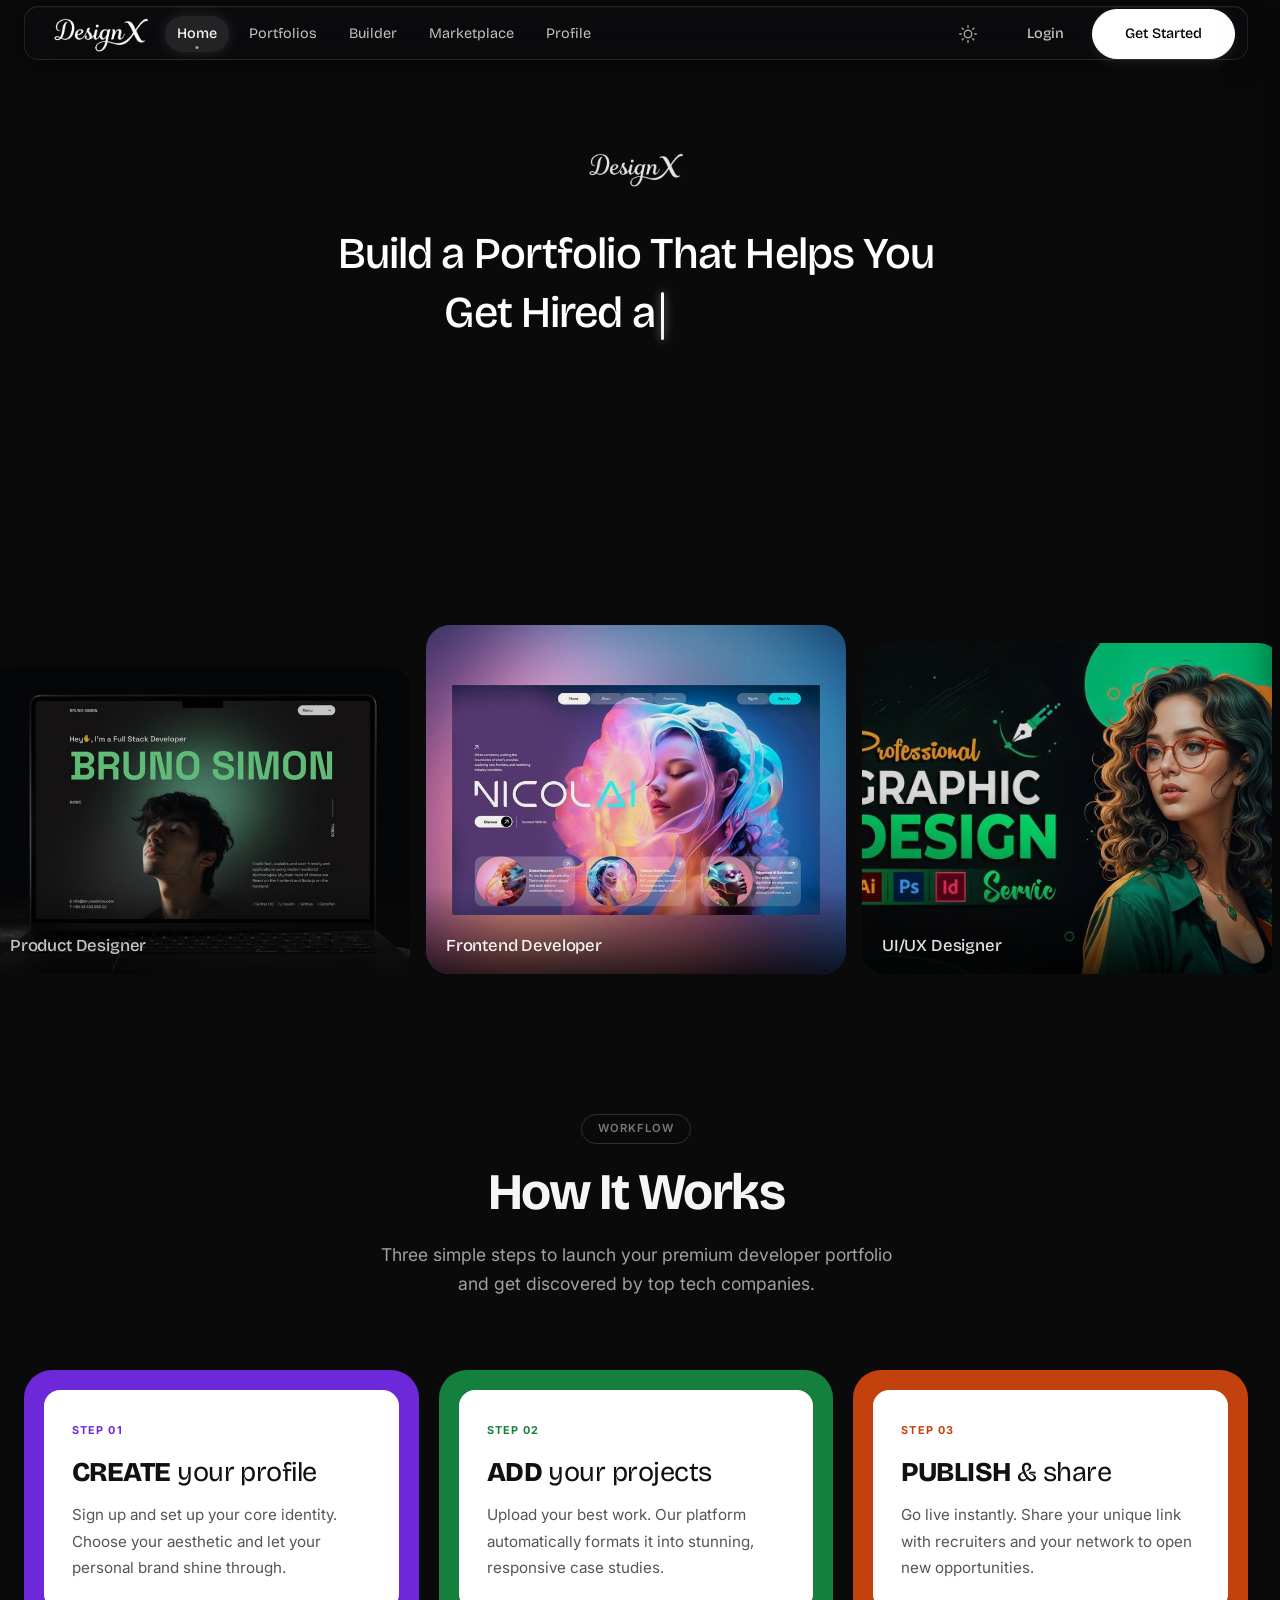
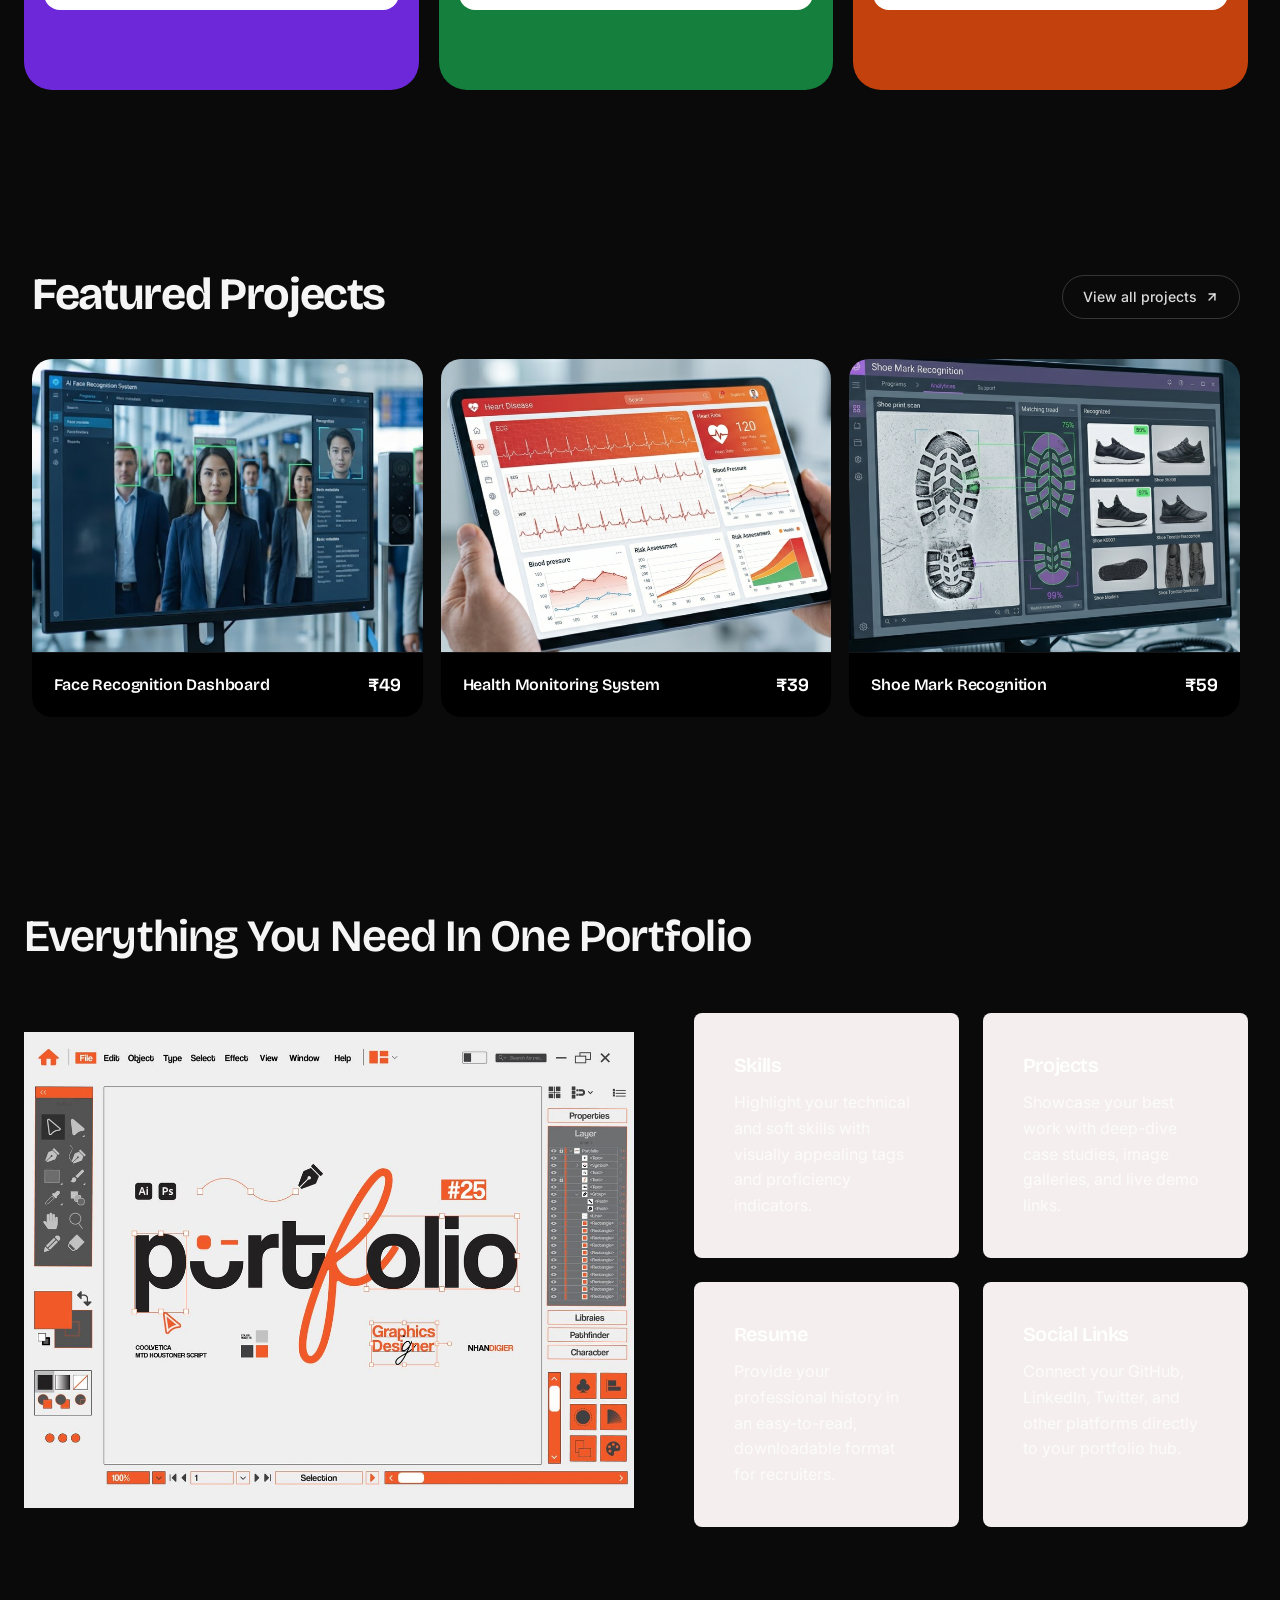
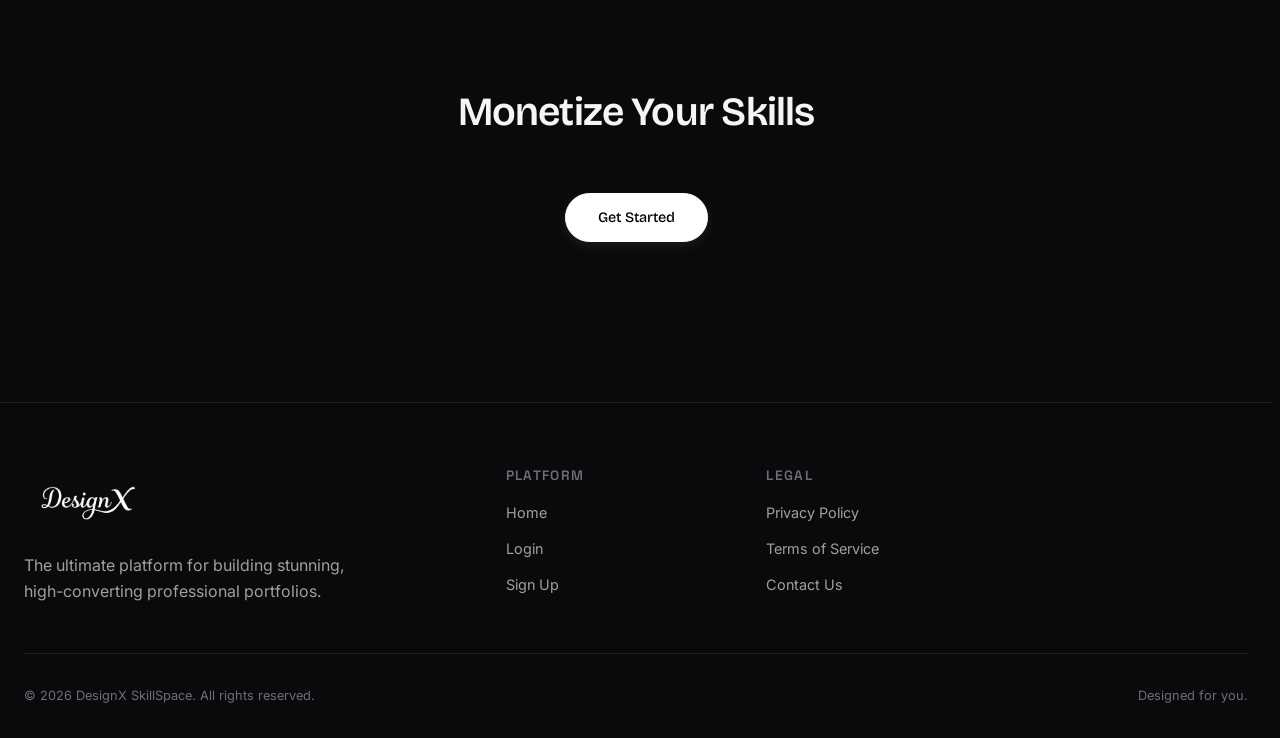
==== index.html @ 9814da2c "Solved footer problem" ====
<!DOCTYPE html>
<html lang="en" data-theme="dark">

<head>
    <style id="fouc-preload">
        * {
            transition: none !important;
        }
    </style>
    <!-- Immediate Theme Helper to prevent FOUC -->
    <script>
        (function () {
            const savedTheme = localStorage.getItem('fpm_theme') || 'dark';
            document.documentElement.setAttribute('data-theme', savedTheme);
        })();
    </script>
    <meta charset="UTF-8">
    <meta name="viewport" content="width=device-width, initial-scale=1.0">
    <title>Designex</title>

    <!-- SEO Optimization -->
    <meta name="description"
        content="A next-generation immersive marketplace where developers, designers, and 3D creators showcase and trade futuristic UI components, mockups, and templates.">
    <link rel="icon"
        href="data:image/svg+xml,<svg xmlns=%22http://www.w3.org/2000/svg%22 viewBox=%220 0 100 100%22><circle cx=%2250%22 cy=%2250%22 r=%2240%22 fill=%22%2300f2fe%22/></svg>">

    <!-- Google Typography -->
    <link rel="preconnect" href="https://fonts.googleapis.com">
    <link rel="preconnect" href="https://fonts.gstatic.com" crossorigin>
    <link
        href="https://fonts.googleapis.com/css2?family=Inter:wght@300;400;500;600;700&family=Merriweather:ital,wght@0,300;0,400;1,300&family=Sora:wght@400;500;600;700;800&family=Space+Grotesk:wght@400;500;600;700&display=swap"
        rel="stylesheet">
    <link
        href="https://fonts.googleapis.com/css2?family=Bricolage+Grotesque:opsz,wght@12..96,400;12..96,500;12..96,700;12..96,800&display=swap"
        rel="stylesheet">

    <!-- CSS Dependencies (Linked as independent files, no @import) -->
    <link rel="stylesheet" href="css/variables.css">
    <link rel="stylesheet" href="css/core.css">
    <link rel="stylesheet" href="css/utilities.css">
    <link rel="stylesheet" href="css/layout.css">
    <link rel="stylesheet" href="css/pages/home.css">
    <link rel="stylesheet" href="css/particles.css">
    <link rel="stylesheet" href="css/pages/sell.css">
    <link rel="stylesheet" href="css/pages/shop.css">
    <link rel="stylesheet" href="css/pages/dashboard.css">
    <link rel="stylesheet" href="css/pages/profile.css">
</head>

<body>

    <!-- Scroll Progress Bar -->
    <div class="scroll-progress-container" id="scroll-tracker">
        <div class="scroll-progress-bar"></div>
    </div>

    <!-- Dual Node Custom Lerped Cursor -->
    <div class="custom-cursor"></div>
    <div class="custom-cursor-dot"></div>

    <!-- Page Transition Overlay Curtain -->
    <div class="page-transition-overlay active" id="page-curtain"></div>

    <!-- Sticky Navbar -->
    <nav class="navbar" id="app-nav">
        <div class="navbar-container">
            <a href="index.html" class="logo" id="nav-logo">
                <img src="logo_black1.png" alt="DesignX Logo" style="height: 70px; " class="nav-logo-img light-logo">
                <img src="logo_white1.png" alt="DesignX Logo" style="height: 70px; " class="nav-logo-img dark-logo">
            </a>

            <ul class="nav-menu">
                <li><a href="index.html" class="nav-link active">Home</a></li>
                <li><a href="showcase.html" class="nav-link">Portfolios</a></li>
                <li><a href="portfolio.html" class="nav-link">Builder</a></li>
                <li><a href="marketplace.html" class="nav-link">Marketplace</a></li>
                <a href="profile.html" class="nav-link">Profile</a>
            </ul>

            <div class="nav-actions">
                <!-- Theme Toggle Button -->
                <button class="nav-btn theme-toggle-btn" title="Toggle System Theme">
                    <svg width="18" height="14" viewBox="0 0 24 24" fill="none" stroke="currentColor" stroke-width="2"
                        stroke-linecap="round" stroke-linejoin="round">
                        <circle cx="12" cy="12" r="5"></circle>
                        <line x1="12" y1="1" x2="12" y2="3"></line>
                        <line x1="12" y1="21" x2="12" y2="23"></line>
                    </svg>
                </button>

                <a href="login.html" class="nav-link" style="margin-left: 12px; font-weight: 500;">Login</a>
                <a href="signup.html" class="btn btn-hero-solid clickable"
                    style="padding: 10px 20px; font-size: 0.9rem;">Get Started</a>
            </div>
        </div>
    </nav>

    <div id="app-content">
        <!-- Cinematic Hero Section -->
        <header class="hero-section" style="position: relative; overflow: hidden;">
            <div id="particle-container"></div>
            <!-- Removed Glow Mesh -->

            <div class="container hero-centered">
                <div class="hero-logo-badge">
                    <img src="logo_black1.png" alt="Apex Logo style" class="hero-logo-img light-logo"
                        style="height: 70px; ">
                    <img src="logo_white1.png" alt="Apex Logo style" class="hero-logo-img dark-logo"
                        style="height: 70px; ">
                </div>
                <h1 class="hero-heading antigravity-hero" id="typewriter-hero">
                    <span class="typewriter-text"></span><span class="hero-cursor-line"></span>
                </h1>

                <div class="hero-actions fade-in-up-delay-3">
                    <a href="signup.html" class="btn btn-hero-solid clickable">Get Started</a>
                    <a href="#marquee-section" class="btn btn-hero-outline clickable">View Demo</a>
                </div>
            </div>
        </header>

        <!-- Infinite Scrolling Marquee Carousel -->
        <section class="squarespace-marquee-section" id="marquee-section">
            <div class="marquee-track-container">
                <div class="marquee-track" id="marquee-track">
                    <!-- Original Set -->
                    <div class="marquee-card">
                        <img src="assets/infi1.jpg" alt="Frontend Developer">
                        <div class="marquee-overlay">
                            <h3 class="marquee-title">Frontend Developer</h3>

                        </div>
                    </div>
                    <div class="marquee-card">
                        <img src="assets/infi2.jpg" alt="UI/UX Designer">
                        <div class="marquee-overlay">
                            <h3 class="marquee-title">UI/UX Designer</h3>
                        </div>
                    </div>
                    <div class="marquee-card">
                        <img src="assets/infi3.jpg" alt="Student Portfolio">
                        <div class="marquee-overlay">
                            <h3 class="marquee-title">Student Portfolio</h3>
                        </div>
                    </div>
                    <div class="marquee-card">
                        <img src="assets/infi4.jpg" alt="Creative Developer">
                        <div class="marquee-overlay">
                            <h3 class="marquee-title">Creative Developer</h3>
                        </div>
                    </div>
                    <div class="marquee-card">
                        <img src="assets/infi5.jpg" alt="Software Engineer">
                        <div class="marquee-overlay">
                            <h3 class="marquee-title">Software Engineer</h3>
                        </div>
                    </div>
                    <div class="marquee-card">
                        <img src="assets/right.jpg" alt="Product Designer">
                        <div class="marquee-overlay">
                            <h3 class="marquee-title">Product Designer</h3>
                            <!-- <span class="marquee-arrow">→</span> -->
                        </div>
                    </div>
                    <!-- Duplicate Set for Infinite Scroll -->
                    <div class="marquee-card">
                        <img src="assets/infi6.jpg" alt="Frontend Developer">
                        <div class="marquee-overlay">
                            <h3 class="marquee-title">Frontend Developer</h3>
                        </div>
                    </div>
                    <div class="marquee-card">
                        <img src="assets/infi10.jpg" alt="UI/UX Designer">
                        <div class="marquee-overlay">
                            <h3 class="marquee-title">UI/UX Designer</h3>
                        </div>
                    </div>
                    <div class="marquee-card">
                        <img src="assets/infi1.jpg" alt="Student Portfolio">
                        <div class="marquee-overlay">
                            <h3 class="marquee-title">Student Portfolio</h3>
                            <!-- <span class="marquee-arrow">→</span -->
                        </div>
                    </div>
                    <div class="marquee-card">
                        <img src="assets/right.jpg" alt="Creative Developer">
                        <div class="marquee-overlay">
                            <h3 class="marquee-title">Creative Developer</h3>
                        </div>
                    </div>
                    <div class="marquee-card">
                        <img src="assets/infi7.jpg" alt="Software Engineer">
                        <div class="marquee-overlay">
                            <h3 class="marquee-title">Software Engineer</h3>
                        </div>
                    </div>
                    <div class="marquee-card">
                        <img src="assets/infi5.jpg" alt="Product Designer">
                        <div class="marquee-overlay">
                            <h3 class="marquee-title">Product Designer</h3>
                        </div>
                    </div>
                </div>
            </div>

        </section>

        <!-- New Beautiful Section: How It Works -->
        <!--
            HOW IT WORKS — SECTION HTML
            Link the stylesheet: <link rel="stylesheet" href="css/pages/how-it-works.css">
            Drop this block where the old workflow-carousel section was in index.html.
        -->

        <section class="how-it-works-section" id="how-it-works">
            <div class="container">

                <!-- Header -->
                <div class="hiw-header">
                    <span class="hiw-eyebrow">Workflow</span>
                    <h2 class="hiw-heading">How It Works</h2>
                    <p class="hiw-subheading">
                        Three simple steps to launch your premium developer portfolio
                        and get discovered by top tech companies.
                    </p>
                </div>

                <!-- Card Grid -->
                <div class="hiw-grid">

                    <!-- Card 1 — Purple -->
                    <div class="hiw-card hiw-card--purple">
                        <div class="hiw-inner">
                            <span class="hiw-step">Step 01</span>
                            <h3 class="hiw-title"><strong>CREATE</strong> your profile</h3>
                            <p class="hiw-desc">
                                Sign up and set up your core identity. Choose your aesthetic
                                and let your personal brand shine through.
                            </p>
                        </div>
                    </div>

                    <!-- Card 2 — Green -->
                    <div class="hiw-card hiw-card--green">
                        <div class="hiw-inner">
                            <span class="hiw-step">Step 02</span>
                            <h3 class="hiw-title"><strong>ADD</strong> your projects</h3>
                            <p class="hiw-desc">
                                Upload your best work. Our platform automatically formats
                                it into stunning, responsive case studies.
                            </p>
                        </div>
                    </div>

                    <!-- Card 3 — Orange -->
                    <div class="hiw-card hiw-card--orange">
                        <div class="hiw-inner">
                            <span class="hiw-step">Step 03</span>
                            <h3 class="hiw-title"><strong>PUBLISH</strong> &amp; share</h3>
                            <p class="hiw-desc">
                                Go live instantly. Share your unique link with recruiters
                                and your network to open new opportunities.
                            </p>

                        </div>
                    </div>

                </div>
            </div>
        </section>



        <!-- Feature Carousel Section -->



        <!--
    FEATURED PROJECTS — SECTION HTML
    ─────────────────────────────────────────────────────
    1. Add to <head>:
       <link rel="stylesheet" href="css/pages/featured-projects.css">

    2. Replace your entire <section class="feature-carousel-section">
       block with this section.

    3. Move featured-projects.css into css/pages/ alongside home.css.
    ─────────────────────────────────────────────────────
-->

        <section class="featured-projects-section">
            <div class="featured-projects-container">

                <!-- Header row -->
                <div class="fp-header">
                    <h2 class="fp-heading">Featured Projects</h2>
                    <a href="marketplace.html" class="fp-view-all">
                        View all projects
                        <svg width="14" height="14" viewBox="0 0 24 24" fill="none" stroke="currentColor"
                            stroke-width="2.5" stroke-linecap="round" stroke-linejoin="round" aria-hidden="true">
                            <line x1="7" y1="17" x2="17" y2="7" />
                            <polyline points="7 7 17 7 17 17" />
                        </svg>
                    </a>
                </div>

                <!-- Cards -->
                <div class="fp-grid">

                    <!-- Card 1 -->
                    <a href="marketplace.html" class="fp-card">
                        <div class="fp-img-wrap">
                            <img src="assets/project1.png" alt="Face Recognition Dashboard" class="fp-img">
                            <span class="fp-cat">AI · Vision</span>
                        </div>
                        <div class="fp-footer">
                            <h3 class="fp-title">Face Recognition Dashboard</h3>
                            <span class="fp-price">₹49</span>
                        </div>
                    </a>

                    <!-- Card 2 -->
                    <a href="marketplace.html" class="fp-card">
                        <div class="fp-img-wrap">
                            <img src="assets/project2.png" alt="Health Monitoring System" class="fp-img">
                            <span class="fp-cat">ML · Health</span>
                        </div>
                        <div class="fp-footer">
                            <h3 class="fp-title">Health Monitoring System</h3>
                            <span class="fp-price">₹39</span>
                        </div>
                    </a>

                    <!-- Card 3 -->
                    <a href="marketplace.html" class="fp-card">
                        <div class="fp-img-wrap">
                            <img src="assets/project3.png" alt="Shoe Mark Recognition" class="fp-img">
                            <span class="fp-cat">Computer Vision</span>
                        </div>
                        <div class="fp-footer">
                            <h3 class="fp-title">Shoe Mark Recognition</h3>
                            <span class="fp-price">₹59</span>
                        </div>
                    </a>

                    <!--
                                Add more cards here by duplicating the block above.
                                The nth-child color cycle in the CSS handles accent colors
                                automatically up to 6 cards.
                            -->

                </div>
            </div>
        </section>
        <!-- New Section: Everything You Need In One Portfolio -->
        <section class="section" id="everything-you-need" ">
                    <div class=" container">
            <div style="margin-bottom:48px;">
                <h2 style="font-size:2.8rem; margin-top:12px; letter-spacing: -0.02em; ">Everything You Need
                    In One
                    Portfolio</h2>
            </div>
            <div class="everything-layout">

                <div class="portfolio-preview">

                    <img src="assets/right2.jpg" class="preview-main">

                    <!-- <img src="assets/2.webp" class="preview-top"> -->

                    <!-- <img src="assets/3.webp" class="preview-bottom"> -->

                </div>

                <div class="features-side">

                    <div class="grid grid-2" style="gap: 24px;">
                        <div class="premium-feature-card">
                            <h3 class="premium-feature-title">Skills</h3>
                            <p class="premium-feature-desc">Highlight your technical and soft skills with
                                visually
                                appealing tags and proficiency indicators.</p>
                        </div>
                        <div class="premium-feature-card">
                            <h3 class="premium-feature-title">Projects</h3>
                            <p class="premium-feature-desc">Showcase your best work with deep-dive case
                                studies,
                                image galleries, and live demo links.</p>
                        </div>
                        <div class="premium-feature-card">
                            <h3 class="premium-feature-title">Resume</h3>
                            <p class="premium-feature-desc">Provide your professional history in an
                                easy-to-read,
                                downloadable format for recruiters.</p>
                        </div>
                        <div class="premium-feature-card">
                            <h3 class="premium-feature-title">Social Links</h3>
                            <p class="premium-feature-desc">Connect your GitHub, LinkedIn, Twitter, and
                                other
                                platforms directly to your portfolio hub.</p>
                        </div>
                    </div>

                </div>

            </div>

    </div>
    </section>


    <!-- Final CTA -->
    <section class="section final-cta">
        <div class="container hero-centered">
            <h2 style="font-size:2.5rem; margin-bottom:24px;">
                Monetize Your Skills
            </h2>

            <a href="marketplace.html" class="btn btn-hero-solid clickable" style="padding:16px 32px;font-size:1.1rem;">
                Get Started
            </a>
        </div>
    </section>

    <!-- Premium Footer -->
    <footer class="footer">
        <div class="container">
            <div class="footer-grid">
                <div class="footer-brand">
                    <a href="index.html" class="logo">
                        <img src="logo_black1.png" alt="Logo" style="height: 70px;" class="nav-logo-img light-logo">
                        <img src="logo_white1.png" alt="Logo" style="height: 70px;" class="nav-logo-img dark-logo">
                    </a>

                    <p class="footer-desc">The ultimate platform for building stunning, high-converting professional portfolios.</p>
                </div>
                <div>
                    <h4 class="footer-title">Platform</h4>
                    <ul class="footer-links">
                        <li><a href="index.html" class="footer-link">Home</a></li>
                        <li><a href="login.html" class="footer-link">Login</a></li>
                        <li><a href="signup.html" class="footer-link">Sign Up</a></li>
                    </ul>
                </div>
                <div>
                    <h4 class="footer-title">Legal</h4>
                    <ul class="footer-links">
                        <li><a href="#" class="footer-link">Privacy Policy</a></li>
                        <li><a href="#" class="footer-link">Terms of Service</a></li>
                        <li><a href="#" class="footer-link">Contact Us</a></li>
                    </ul>
                </div>
            </div>

            <div class="footer-bottom">
                <span>© 2026 DesignX SkillSpace. All rights reserved.</span>
                <span>Designed for you.</span>
            </div>
        </div>
    </footer>
    </div>

    <!-- Main JavaScript Modules -->
    <script type="module" src="js/index.js"></script>
</body>

</html>
---- css/variables.css ----
/* 
   ==========================================================================
   FUTURISTIC PORTFOLIO MARKETPLACE - DESIGN SYSTEM & VARIABLES
   Inspirations: Apple, Stripe, Linear, Vercel, Framer, Nothing Tech
   ========================================================================== 
*/

:root {
    /* --- Modern Typography Scale (Google Fonts Loaded in HTML) --- */
    --font-sans: 'Inter', -apple-system, BlinkMacSystemFont, "Segoe UI", Roboto, sans-serif;
    --font-display: 'Bricolage Grotesque', var(--font-sans);
    --font-mono: 'Space Grotesk', monospace;
    --font-serif: 'Merriweather', Georgia, serif;

    /* --- Default Dark Theme Tokens (Sleek, High-contrast, Cinematic) --- */
    --bg-base: #030303;
    --bg-surface: #0a0a0c;
    --bg-card: rgba(14, 14, 18, 0.45);
    --bg-card-hover: rgba(20, 20, 26, 0.7);

    --border-color: rgba(255, 255, 255, 0.06);
    --border-color-hover: rgba(255, 255, 255, 0.12);

    --text-primary: #ffffff;
    --text-secondary: #a1a1a6;
    --text-muted: #6e6e73;

    --primary: #ffffff;
    --primary-rgb: 255, 255, 255;
    --accent: #eaeaea;
    --accent-rgb: 234, 234, 234;
    --warning: #f5a623;
    --success: #171717;
    /* Monochromatic */
    --danger: #e3342f;

    /* Shadows */
    --shadow-sm: 0 2px 8px rgba(0, 0, 0, 0.4);
    --shadow-md: 0 8px 30px rgba(0, 0, 0, 0.5);
    --shadow-lg: 0 16px 40px rgba(0, 0, 0, 0.6);
    --glow-primary: none;
    --glow-accent: none;
    --glow-card-hover: none;

    /* Glassmorphism */
    --glass-blur: blur(24px);
    --glass-bg: rgba(14, 14, 18, 0.6);
    --glass-border: rgba(255, 255, 255, 0.08);

    /* Layout & Structure */
    --header-height: 52px;
    --dock-height: 64px;
    --sidebar-width: 260px;
    --max-width: 1440px;

    /* Timings & Transitions */
    --ease-standard: cubic-bezier(0.25, 0.8, 0.25, 1);
    --transition-fast: 0.15s var(--ease-standard);
    --transition-normal: 0.3s var(--ease-standard);
    --transition-slow: 0.6s var(--ease-standard);

    /* Hover Glow Offset variables (driven dynamically by JS spotlight) */
    --mouse-x: 50%;
    --mouse-y: 50%;
}

/* --- Light Theme Overwrite (Apple-like Pure Minimalist Aesthetic) --- */
[data-theme="light"] {
    --bg-base: #fafafa;
    --bg-surface: #ffffff;
    --bg-card: rgba(255, 255, 255, 0.7);
    --bg-card-hover: rgba(245, 245, 247, 0.9);

    --border-color: rgba(0, 0, 0, 0.06);
    --border-color-hover: rgba(0, 0, 0, 0.12);

    --text-primary: #000000;
    --text-secondary: #6e6e73;
    --text-muted: #a1a1a6;

    --primary: #000000;
    --primary-rgb: 0, 0, 0;
    --accent: #1d1d1f;
    --accent-rgb: 29, 29, 31;
    --warning: #f5a623;
    --success: #f5f5f7;
    --danger: #d92d20;

    /* Shadows */
    --shadow-sm: 0 1px 4px rgba(0, 0, 0, 0.04);
    --shadow-md: 0 8px 24px rgba(0, 0, 0, 0.06);
    --shadow-lg: 0 16px 36px rgba(0, 0, 0, 0.08);
    --glow-primary: none;
    --glow-accent: none;
    --glow-card-hover: none;

    /* Glassmorphism */
    --glass-blur: blur(24px);
    --glass-bg: rgba(255, 255, 255, 0.8);
    --glass-border: rgba(0, 0, 0, 0.08);
}
---- css/core.css ----
/*
   ==========================================================================
   FUTURISTIC PORTFOLIO MARKETPLACE - CORE STYLES & RESET
   ==========================================================================
*/

* {
    box-sizing: border-box;
    margin: 0;
    padding: 0;
}

html {
    scroll-behavior: smooth;
    font-size: 16px;
    height: 100%;
    -webkit-font-smoothing: antialiased;
    -moz-osx-font-smoothing: grayscale;
    scrollbar-gutter: stable;
}

body {
    background-color: var(--bg-base);
    color: var(--text-primary);
    font-family: var(--font-sans);
    min-height: 100%;
    overflow-x: hidden;
    transition: background-color var(--transition-normal), color var(--transition-normal);
    line-height: 1.6;
}

/* --- Premium Custom Scrollbar --- */
::-webkit-scrollbar {
    width: 8px;
    height: 8px;
}

::-webkit-scrollbar-track {
    background: var(--bg-base);
}

::-webkit-scrollbar-thumb {
    background: rgba(255, 255, 255, 0.1);
    border-radius: 4px;
    transition: background var(--transition-fast);
}

::-webkit-scrollbar-thumb:hover {
    background: var(--primary);
}

/* --- Typography System --- */
h1, h2, h3, h4, h5, h6 {
    font-family: var(--font-display);
    font-weight: 600;
    line-height: 1.25;
    letter-spacing: -0.02em;
    color: var(--text-primary);
}

p {
    color: var(--text-secondary);
    font-weight: 400;
}

a {
    color: inherit;
    text-decoration: none;
    transition: color var(--transition-fast);
}

img {
    max-width: 100%;
    height: auto;
    display: block;
}

/* --- Custom Futuristic Cursor --- */
.custom-cursor, .custom-cursor-dot {
    display: none !important;
}

/* --- SPA Page Transitions System --- */
#app-content {
    opacity: 1;
    transform: translateY(0);
    transition: opacity 0.22s ease, transform 0.22s cubic-bezier(0.16, 1, 0.3, 1);
}

#app-content.spa-fade-out {
    opacity: 0;
    transform: translateY(12px);
}

.page-transition-overlay {
    display: none !important;
}

/* --- Centered Toast Notifications Drawer --- */
.toast-container {
    position: fixed;
    bottom: 96px;
    right: 24px;
    z-index: 999;
    display: flex;
    flex-direction: column;
    gap: 12px;
    pointer-events: none;
}

.toast {
    background: var(--glass-bg);
    backdrop-filter: var(--glass-blur);
    -webkit-backdrop-filter: var(--glass-blur);
    border: 1px solid var(--glass-border);
    border-radius: 12px;
    padding: 14px 20px;
    color: var(--text-primary);
    box-shadow: var(--shadow-lg);
    display: flex;
    align-items: center;
    gap: 12px;
    pointer-events: auto;
    font-size: 0.9rem;
    min-width: 280px;
    max-width: 380px;
    transform: translateX(120%);
    opacity: 0;
    transition: transform var(--transition-normal), opacity var(--transition-normal);
}

.toast.show {
    transform: translateX(0);
    opacity: 1;
}

.toast-icon {
    display: flex;
    align-items: center;
    justify-content: center;
    width: 24px;
    height: 24px;
    border-radius: 50%;
    font-size: 0.8rem;
    font-weight: bold;
}

.toast-success .toast-icon {
    background: rgba(0, 230, 118, 0.15);
    color: var(--success);
}

.toast-info .toast-icon {
    background: rgba(0, 242, 254, 0.15);
    color: var(--primary);
}

.toast-warning .toast-icon {
    background: rgba(255, 182, 0, 0.15);
    color: var(--warning);
}

.toast-danger .toast-icon {
    background: rgba(255, 23, 68, 0.15);
    color: var(--danger);
}

/* --- Reusable Skeleton Loader System --- */
.skeleton {
    background: linear-gradient(90deg, 
        rgba(255, 255, 255, 0.03) 25%, 
        rgba(255, 255, 255, 0.08) 50%, 
        rgba(255, 255, 255, 0.03) 75%
    );
    background-size: 200% 100%;
    animation: skeleton-shimmer 1.6s infinite linear;
    border-radius: 4px;
    display: inline-block;
    width: 100%;
}

[data-theme="light"] .skeleton {
    background: linear-gradient(90deg, 
        rgba(0, 0, 0, 0.03) 25%, 
        rgba(0, 0, 0, 0.06) 50%, 
        rgba(0, 0, 0, 0.03) 75%
    );
    background-size: 200% 100%;
}

@keyframes skeleton-shimmer {
    0% {
        background-position: 200% 0;
    }
    100% {
        background-position: -200% 0;
    }
}

/* --- Scroll Progress Bar Indicator --- */
.scroll-progress-container {
    position: fixed;
    top: 0;
    left: 0;
    width: 100%;
    height: 3px;
    z-index: 1001;
    background: transparent;
    pointer-events: none;
}

.scroll-progress-bar {
    height: 100%;
    width: 0%;
    background: linear-gradient(90deg, var(--primary), var(--accent));
    transition: width 0.1s ease-out;
}

/* --- Global Browser Pointer Restore Safeguard --- */
*, *::before, *::after {
    cursor: cursor !important;
}

a, button, select, input, textarea, [role="button"], .clickable, .btn, .dock-item, .sidebar-link, .nav-btn, .theme-toggle-btn {
    cursor: pointer !important;
}

/* --- Theme-based Logo Toggles --- */
[data-theme="dark"] .light-logo {
    display: none !important;
}
[data-theme="dark"] .dark-logo {
    display: block !important;
}
[data-theme="light"] .light-logo {
    display: block !important;
}
[data-theme="light"] .dark-logo {
    display: none !important;
}
---- css/utilities.css ----
/*
   ==========================================================================
   FUTURISTIC PORTFOLIO MARKETPLACE - UTILITY SYSTEM
   Highly modular, EDS-friendly structure, shallow DOM configurations.
   ==========================================================================
*/

/* --- Common Layout Grid and Containers --- */
.container {
    width: 100%;
    max-width: var(--max-width);
    margin: 0 auto;
    padding: 0 24px;
}

.section {
    padding: 80px 0;
    position: relative;
    overflow: hidden;
}

@media (max-width: 768px) {
    .section {
        padding: 48px 0;
    }
}

/* Flex & Grid layouts - shallow DOM optimized */
.flex-row {
    display: flex;
    align-items: center;
    gap: 16px;
}

.flex-between {
    display: flex;
    align-items: center;
    justify-content: space-between;
}

.grid {
    display: grid;
    gap: 24px;
}

.grid-2 { grid-template-columns: repeat(2, minmax(0, 1fr)); }
.grid-3 { grid-template-columns: repeat(3, minmax(0, 1fr)); }
.grid-4 { grid-template-columns: repeat(4, minmax(0, 1fr)); }

@media (max-width: 1024px) {
    .grid-4 { grid-template-columns: repeat(2, minmax(0, 1fr)); }
    .grid-3 { grid-template-columns: repeat(2, minmax(0, 1fr)); }
}

@media (max-width: 640px) {
    .grid-2, .grid-3, .grid-4 {
        grid-template-columns: 1fr;
    }
    .flex-between {
        flex-direction: column;
        align-items: flex-start;
        gap: 16px;
    }
}

/* --- Glassmorphism Panel --- */
.glass {
    background: var(--glass-bg);
    backdrop-filter: var(--glass-blur);
    -webkit-backdrop-filter: var(--glass-blur);
    border: 1px solid var(--glass-border);
    box-shadow: var(--shadow-sm);
    transition: border-color var(--transition-normal), box-shadow var(--transition-normal);
}

.glass-card {
    background: var(--glass-bg);
    backdrop-filter: var(--glass-blur);
    -webkit-backdrop-filter: var(--glass-blur);
    border: 1px solid var(--glass-border);
    border-radius: 16px;
    padding: 24px;
    box-shadow: var(--shadow-md);
    transition: transform var(--transition-normal), border-color var(--transition-normal), box-shadow var(--transition-normal);
}

.glass-card:hover {
    border-color: var(--border-color-hover);
    box-shadow: var(--shadow-lg), var(--glow-card-hover);
}

/* --- Interactive Spotlight Hover Card (Dynamic JS support) --- */
.spotlight-card {
    position: relative;
    background: var(--bg-card);
    border: 1px solid var(--border-color);
    border-radius: 16px;
    overflow: hidden;
    transition: border-color var(--transition-normal), background-color var(--transition-normal), box-shadow var(--transition-normal);
}

/* Spotlight glow layer using CSS variables injected by JS */
.spotlight-card::before {
    content: '';
    position: absolute;
    top: 0;
    left: 0;
    width: 100%;
    height: 100%;
    background: radial-gradient(
        400px circle at var(--mouse-x) var(--mouse-y), 
        rgba(var(--primary-rgb), 0.08), 
        transparent 80%
    );
    opacity: 0;
    transition: opacity 0.5s ease;
    pointer-events: none;
    z-index: 1;
}

.spotlight-card:hover::before {
    opacity: 1;
}

.spotlight-card:hover {
    border-color: rgba(var(--primary-rgb), 0.3);
    box-shadow: var(--glow-card-hover);
    background-color: var(--bg-card-hover);
}

/* --- Premium Buttons --- */
.btn {
    display: inline-flex;
    align-items: center;
    justify-content: center;
    padding: 12px 24px;
    border-radius: 99px;
    font-family: var(--font-display);
    font-size: 0.9rem;
    font-weight: 500;
    transition: all var(--transition-normal);
    border: 1px solid transparent;
    cursor: none; /* Controlled by custom cursor */
    gap: 8px;
}

.btn-primary {
    background: var(--text-primary);
    color: var(--bg-base);
    border-color: var(--text-primary);
}

.btn-primary:hover {
    transform: translateY(-2px);
    box-shadow: var(--shadow-md), 0 0 16px rgba(255, 255, 255, 0.2);
}

.btn-secondary {
    background: rgba(255, 255, 255, 0.04);
    color: var(--text-primary);
    border-color: var(--border-color);
    backdrop-filter: var(--glass-blur);
    -webkit-backdrop-filter: var(--glass-blur);
}

.btn-secondary:hover {
    background: rgba(255, 255, 255, 0.08);
    border-color: var(--border-color-hover);
    transform: translateY(-2px);
}

.btn-glow {
    background: linear-gradient(90deg, var(--primary), var(--accent));
    color: var(--bg-base);
    border: none;
    box-shadow: var(--glow-primary);
}

.btn-glow:hover {
    transform: translateY(-2px);
    filter: brightness(1.1);
    box-shadow: 0 0 24px rgba(var(--primary-rgb), 0.3);
}

.btn-text {
    padding: 8px 16px;
    background: transparent;
    color: var(--text-secondary);
}

.btn-text:hover {
    color: var(--text-primary);
}

/* --- High-end Typography Helpers --- */
.gradient-text {
    background: linear-gradient(135deg, var(--text-primary) 30%, var(--primary) 70%, var(--accent) 100%);
    -webkit-background-clip: text;
    -webkit-text-fill-color: transparent;
    background-clip: text;
}

.text-glow {
    text-shadow: 0 0 12px rgba(var(--primary-rgb), 0.4);
}

.text-serif {
    font-family: var(--font-serif);
    font-style: italic;
    font-weight: 400;
}

.text-mono {
    font-family: var(--font-mono);
    text-transform: uppercase;
    letter-spacing: 0.15em;
    font-size: 0.75rem;
    color: var(--primary);
}

/* --- Creative Badges --- */
.badge {
    display: inline-flex;
    align-items: center;
    padding: 4px 10px;
    border-radius: 99px;
    font-size: 0.75rem;
    font-weight: 500;
    line-height: 1;
    border: 1px solid transparent;
    font-family: var(--font-display);
}

.badge-primary {
    background: rgba(var(--primary-rgb), 0.1);
    color: var(--primary);
    border-color: rgba(var(--primary-rgb), 0.2);
}

.badge-accent {
    background: rgba(var(--accent-rgb), 0.1);
    color: var(--accent);
    border-color: rgba(var(--accent-rgb), 0.2);
}

.badge-outline {
    background: transparent;
    color: var(--text-secondary);
    border-color: var(--border-color);
}

.badge-success {
    background: rgba(0, 230, 118, 0.1);
    color: var(--success);
    border-color: rgba(0, 230, 118, 0.2);
}

.badge-warning {
    background: rgba(255, 182, 0, 0.1);
    color: var(--warning);
    border-color: rgba(255, 182, 0, 0.2);
}
---- css/layout.css ----
/*
   ==========================================================================
   FUTURISTIC PORTFOLIO MARKETPLACE - LAYOUT SYSTEM
   Contains Header, Footer, Dock, Sidebar, Breadcrumbs, Modals, Cmd Palette.
   ==========================================================================
*/

/* --- Sticky Navbar --- */
.navbar {
    position: fixed;
    top: 0;
    left: 0;
    width: 100%;
    height: var(--header-height);
    z-index: 990;
    display: flex;
    align-items: center;
    border-bottom: 1px solid transparent;
    transition: background-color var(--transition-normal), border-color var(--transition-normal), backdrop-filter var(--transition-normal);
}

.navbar.scrolled {
    background-color: var(--glass-bg);
    backdrop-filter: var(--glass-blur);
    -webkit-backdrop-filter: var(--glass-blur);
    border-bottom-color: var(--glass-border);
    box-shadow: var(--shadow-sm);
}

.navbar-container {
    display: flex;
    align-items: center;
    justify-content: space-between;
    width: 100%;
    max-width: var(--max-width);
    margin: 0 auto;
    padding: 0 24px;
}

.logo {
    font-family: var(--font-display);
    font-weight: 800;
    font-size: 1.25rem;
    letter-spacing: -0.03em;
    display: flex;
    align-items: center;
    gap: 8px;
    color: #ffffff;
    /* pure white in dark mode */
    transition: color var(--transition-normal);
}

[data-theme="light"] .logo {
    color: #000000;
    /* pure black in light mode */
}

.nav-logo-img {
    height: 28px;
    width: auto;
    object-fit: contain;
}

.nav-logo-text {
    font-family: var(--font-display);
    font-weight: 700;
    font-size: 1.15rem;
    letter-spacing: -0.02em;
}

.logo-dot {
    width: 8px;
    height: 8px;
    background: linear-gradient(135deg, var(--primary), var(--accent));
    border-radius: 50%;
    box-shadow: 0 0 10px var(--primary);
}

.nav-menu {
    display: flex;
    align-items: center;
    gap: 32px;
    list-style: none;
}

.nav-link {
    font-size: 0.9rem;
    font-weight: 500;
    color: rgba(255, 255, 255, 0.6);
    /* elegant semi-transparent white in dark theme */
    position: relative;
    padding: 8px 16px;
    border-radius: 99px;
    transition: color var(--transition-normal), background-color var(--transition-normal), box-shadow var(--transition-normal);
    display: inline-block;
}

.nav-link:hover {
    color: #ffffff;
    background-color: rgba(255, 255, 255, 0.08);
}

.nav-link.active {
    color: #ffffff;
    background-color: rgba(255, 255, 255, 0.1);
    box-shadow: 0 0 15px rgba(255, 255, 255, 0.12);
    /* premium active white glow */
    font-weight: 600;
}

[data-theme="light"] .nav-link {
    color: rgba(0, 0, 0, 0.6);
    /* elegant semi-transparent black in light theme */
}

[data-theme="light"] .nav-link:hover {
    color: #000000;
    background-color: rgba(0, 0, 0, 0.05);
}

[data-theme="light"] .nav-link.active {
    color: #000000;
    background-color: rgba(0, 0, 0, 0.06);
    box-shadow: 0 0 15px rgba(0, 0, 0, 0.05);
    /* premium subtle black active glow */
}

.nav-actions {
    display: flex;
    align-items: center;
    gap: 16px;
}

.nav-btn {
    background: transparent;
    border: none;
    color: rgba(255, 255, 255, 0.6);
    width: 38px;
    height: 38px;
    border-radius: 50%;
    display: flex;
    align-items: center;
    justify-content: center;
    transition: color var(--transition-normal), background var(--transition-normal);
    position: relative;
}

.nav-btn:hover {
    color: #ffffff;
    background: rgba(255, 255, 255, 0.08);
}

[data-theme="light"] .nav-btn {
    color: rgba(0, 0, 0, 0.6);
}

[data-theme="light"] .nav-btn:hover {
    color: #000000;
    background: rgba(0, 0, 0, 0.05);
}

.nav-avatar {
    width: 32px;
    height: 32px;
    border-radius: 50%;
    object-fit: cover;
    border: 1px solid var(--border-color);
}

/* Notification Badge */
.notification-dot {
    position: absolute;
    top: 6px;
    right: 6px;
    width: 8px;
    height: 8px;
    background: var(--danger);
    border-radius: 50%;
    box-shadow: 0 0 8px var(--danger);
}

/* --- Floating Bottom Action Dock Menu --- */
.floating-dock-container {
    position: fixed;
    bottom: 24px;
    left: 50%;
    transform: translateX(-50%) translateY(120px);
    z-index: 980;
    transition: transform var(--transition-slow);
}

.floating-dock-container.visible {
    transform: translateX(-50%) translateY(0);
}

.floating-dock {
    display: flex;
    align-items: center;
    gap: 12px;
    padding: 8px 12px;
    border-radius: 99px;
    background: rgba(10, 10, 12, 0.75);
    backdrop-filter: blur(20px);
    -webkit-backdrop-filter: blur(20px);
    border: 1px solid var(--glass-border);
    box-shadow: var(--shadow-lg), 0 10px 40px rgba(0, 0, 0, 0.6);
}

[data-theme="light"] .floating-dock {
    background: rgba(255, 255, 255, 0.8);
    box-shadow: var(--shadow-lg);
}

.dock-item {
    display: flex;
    align-items: center;
    justify-content: center;
    width: 44px;
    height: 44px;
    border-radius: 50%;
    color: var(--text-secondary);
    transition: all var(--transition-normal);
    position: relative;
}

.dock-item:hover,
.dock-item.active {
    color: var(--text-primary);
    background: rgba(255, 255, 255, 0.08);
    transform: scale(1.1) translateY(-4px);
}

[data-theme="light"] .dock-item:hover,
[data-theme="light"] .dock-item.active {
    background: rgba(0, 0, 0, 0.05);
}

.dock-tooltip {
    position: absolute;
    bottom: 56px;
    background: var(--bg-surface);
    border: 1px solid var(--border-color);
    padding: 4px 10px;
    border-radius: 6px;
    font-size: 0.75rem;
    font-weight: 500;
    white-space: nowrap;
    opacity: 0;
    pointer-events: none;
    transform: translateY(8px);
    transition: opacity var(--transition-fast), transform var(--transition-fast);
    box-shadow: var(--shadow-sm);
    color: var(--text-primary);
}

.dock-item:hover .dock-tooltip {
    opacity: 1;
    transform: translateY(0);
}

/* --- Responsive Sidebar (Admin / User Dashboard) --- */
.dashboard-layout {
    display: flex;
    min-height: 100vh;
    padding-top: var(--header-height);
}

.sidebar {
    width: var(--sidebar-width);
    border-right: 1px solid var(--border-color);
    padding: 32px 24px;
    display: flex;
    flex-direction: column;
    justify-content: space-between;
    flex-shrink: 0;
    background-color: var(--bg-surface);
    transition: transform var(--transition-normal);
}

.sidebar-menu {
    list-style: none;
    display: flex;
    flex-direction: column;
    gap: 8px;
}

.sidebar-link {
    display: flex;
    align-items: center;
    gap: 12px;
    padding: 12px 16px;
    border-radius: 10px;
    color: var(--text-secondary);
    font-weight: 500;
    font-size: 0.95rem;
    transition: all var(--transition-fast);
}

.sidebar-link:hover,
.sidebar-link.active {
    color: var(--text-primary);
    background: rgba(255, 255, 255, 0.04);
}

[data-theme="light"] .sidebar-link:hover,
[data-theme="light"] .sidebar-link.active {
    background: rgba(0, 0, 0, 0.03);
}

.sidebar-link.active {
    border-left: 2px solid var(--primary);
    border-radius: 0 10px 10px 0;
    padding-left: 14px;
}

.sidebar-footer {
    display: flex;
    align-items: center;
    gap: 12px;
    padding-top: 24px;
    border-top: 1px solid var(--border-color);
}

.dashboard-content {
    flex-grow: 1;
    padding: 40px;
    max-width: calc(100% - var(--sidebar-width));
}

@media (max-width: 1024px) {
    .dashboard-layout {
        flex-direction: column;
    }

    .sidebar {
        width: 100%;
        border-right: none;
        border-bottom: 1px solid var(--border-color);
        padding: 16px 24px;
    }

    .sidebar-menu {
        flex-direction: row;
        overflow-x: auto;
        padding-bottom: 8px;
    }

    .dashboard-content {
        max-width: 100%;
        padding: 24px;
    }
}

/* --- Breadcrumbs --- */
.breadcrumbs {
    display: flex;
    align-items: center;
    gap: 8px;
    list-style: none;
    font-size: 0.8rem;
    font-family: var(--font-mono);
    color: var(--text-secondary);
    margin-bottom: 24px;
}

.breadcrumb-item::after {
    content: '/';
    margin-left: 8px;
    color: var(--text-muted);
}

.breadcrumb-item:last-child::after {
    content: '';
}

.breadcrumb-item a:hover {
    color: var(--text-primary);
}

.breadcrumb-item.active {
    color: var(--primary);
}

/* --- Dynamic Notification Dropdown --- */
.notification-dropdown {
    position: absolute;
    top: 50px;
    right: 0;
    width: 320px;
    background: var(--bg-surface);
    border: 1px solid var(--border-color);
    border-radius: 12px;
    box-shadow: var(--shadow-lg);
    z-index: 1000;
    transform: translateY(10px);
    opacity: 0;
    pointer-events: none;
    transition: transform var(--transition-normal), opacity var(--transition-normal);
}

.notification-dropdown.show {
    transform: translateY(0);
    opacity: 1;
    pointer-events: auto;
}

.notification-header {
    padding: 14px 16px;
    border-bottom: 1px solid var(--border-color);
    display: flex;
    align-items: center;
    justify-content: space-between;
}

.notification-list {
    list-style: none;
    max-height: 280px;
    overflow-y: auto;
}

.notification-item {
    padding: 12px 16px;
    border-bottom: 1px solid var(--border-color);
    display: flex;
    flex-direction: column;
    gap: 4px;
    cursor: none;
    transition: background-color var(--transition-fast);
}

.notification-item:hover {
    background: rgba(255, 255, 255, 0.02);
}

.notification-item.unread {
    border-left: 2px solid var(--primary);
    background: rgba(var(--primary-rgb), 0.02);
}

.notification-time {
    font-size: 0.7rem;
    color: var(--text-muted);
}

.notification-footer {
    padding: 10px 16px;
    text-align: center;
    font-size: 0.8rem;
    border-top: 1px solid var(--border-color);
}

/* --- Command Palette & Global Search --- */
.cmd-overlay {
    position: fixed;
    top: 0;
    left: 0;
    width: 100%;
    height: 100%;
    background: rgba(3, 3, 3, 0.8);
    backdrop-filter: blur(10px);
    -webkit-backdrop-filter: blur(10px);
    z-index: 1010;
    display: flex;
    align-items: flex-start;
    justify-content: center;
    padding-top: 14vh;
    opacity: 0;
    pointer-events: none;
    transition: opacity var(--transition-normal);
}

.cmd-overlay.show {
    opacity: 1;
    pointer-events: auto;
}

.cmd-box {
    width: 100%;
    max-width: 600px;
    background: var(--bg-surface);
    border: 1px solid var(--border-color);
    border-radius: 16px;
    box-shadow: var(--shadow-lg), 0 0 40px rgba(0, 242, 254, 0.05);
    overflow: hidden;
    transform: translateY(-20px) scale(0.98);
    transition: transform var(--transition-normal);
}

.cmd-overlay.show .cmd-box {
    transform: translateY(0) scale(1);
}

.cmd-input-container {
    display: flex;
    align-items: center;
    padding: 16px 20px;
    border-bottom: 1px solid var(--border-color);
    gap: 12px;
}

.cmd-input {
    width: 100%;
    background: transparent;
    border: none;
    outline: none;
    color: var(--text-primary);
    font-family: var(--font-sans);
    font-size: 1.05rem;
}

.cmd-input::placeholder {
    color: var(--text-muted);
}

.cmd-results {
    list-style: none;
    max-height: 320px;
    overflow-y: auto;
    padding: 8px 0;
}

.cmd-group-title {
    padding: 8px 20px 4px;
    font-size: 0.7rem;
    font-family: var(--font-mono);
    color: var(--text-muted);
    text-transform: uppercase;
    letter-spacing: 0.1em;
}

.cmd-item {
    display: flex;
    align-items: center;
    justify-content: space-between;
    padding: 10px 20px;
    color: var(--text-secondary);
    font-size: 0.9rem;
    cursor: none;
    transition: all var(--transition-fast);
}

.cmd-item:hover,
.cmd-item.selected {
    color: var(--text-primary);
    background: rgba(255, 255, 255, 0.04);
}

[data-theme="light"] .cmd-item:hover,
[data-theme="light"] .cmd-item.selected {
    background: rgba(0, 0, 0, 0.03);
}

.cmd-shortcut {
    font-family: var(--font-mono);
    font-size: 0.75rem;
    background: rgba(255, 255, 255, 0.05);
    padding: 2px 6px;
    border-radius: 4px;
    border: 1px solid var(--border-color);
}

.cmd-footer {
    padding: 12px 20px;
    border-top: 1px solid var(--border-color);
    font-size: 0.75rem;
    color: var(--text-muted);
    display: flex;
    justify-content: flex-end;
    gap: 16px;
}

/* --- Premium Dynamic Modal Frame --- */
.modal-overlay {
    position: fixed;
    top: 0;
    left: 0;
    width: 100%;
    height: 100%;
    background: rgba(0, 0, 0, 0.7);
    backdrop-filter: blur(12px);
    -webkit-backdrop-filter: blur(12px);
    z-index: 1000;
    display: flex;
    align-items: center;
    justify-content: center;
    opacity: 0;
    pointer-events: none;
    transition: opacity var(--transition-normal);
}

.modal-overlay.show {
    opacity: 1;
    pointer-events: auto;
}

.modal-container {
    width: 100%;
    max-width: 520px;
    background: var(--bg-surface);
    border: 1px solid var(--border-color);
    border-radius: 20px;
    box-shadow: var(--shadow-lg);
    overflow: hidden;
    transform: translateY(30px) scale(0.95);
    transition: transform var(--transition-normal);
}

.modal-overlay.show .modal-container {
    transform: translateY(0) scale(1);
}

.modal-header {
    padding: 20px 24px;
    border-bottom: 1px solid var(--border-color);
    display: flex;
    align-items: center;
    justify-content: space-between;
}

.modal-body {
    padding: 24px;
    max-height: 70vh;
    overflow-y: auto;
}

.modal-footer {
    padding: 16px 24px;
    border-top: 1px solid var(--border-color);
    display: flex;
    align-items: center;
    justify-content: flex-end;
    gap: 12px;
}

/* --- Majestic Premium Footer --- */
.footer {
    background: var(--bg-surface);
    border-top: 1px solid var(--border-color);
    padding: 64px 0 32px;
    margin-top: 80px;
}

.footer-grid {
    display: grid;
    grid-template-columns: 2fr repeat(3, 1fr);
    gap: 40px;
    margin-bottom: 48px;
}

@media (max-width: 768px) {
    .footer-grid {
        grid-template-columns: 1fr;
        gap: 32px;
    }
}

.footer-brand {
    display: flex;
    flex-direction: column;
    gap: 16px;
}

.footer-desc {
    max-width: 320px;
}

.footer-title {
    font-size: 0.85rem;
    font-family: var(--font-mono);
    text-transform: uppercase;
    letter-spacing: 0.1em;
    color: var(--text-muted);
    margin-bottom: 16px;
}

.footer-links {
    list-style: none;
    display: flex;
    flex-direction: column;
    gap: 10px;
}

.footer-link {
    font-size: 0.9rem;
    color: var(--text-secondary);
}

.footer-link:hover {
    color: var(--text-primary);
}

.footer-bottom {
    padding-top: 32px;
    border-top: 1px solid var(--border-color);
    display: flex;
    align-items: center;
    justify-content: space-between;
    font-size: 0.8rem;
    color: var(--text-muted);
}

/* ==========================================================================
   MOBILE RESPONSIVE MEDIA QUERIES
   Only apply below 768px — laptop/desktop layout is fully preserved.
   ========================================================================== */

@media (max-width: 768px) {

    /* --- Navbar --- */
    .navbar {
        width: calc(100% - 24px);
        top: 4px;
    }

    .navbar-container {
        padding: 0 12px;
        gap: 0;
    }

    .nav-menu {
        display: none; /* hide full nav links on mobile */
    }

    .nav-actions {
        gap: 10px;
    }

    /* --- Footer --- */
    .footer {
        padding: 40px 0 24px;
        margin-top: 40px;
    }

    .footer-grid {
        grid-template-columns: 1fr 1fr;
        gap: 28px;
    }

    .footer-bottom {
        flex-direction: column;
        align-items: flex-start;
        gap: 8px;
    }

    /* --- Modal --- */
    .modal-container {
        max-width: 94vw;
        border-radius: 16px;
    }

    /* --- Notification dropdown --- */
    .notification-dropdown {
        width: 90vw;
        right: -40px;
    }
}

@media (max-width: 480px) {
    .footer-grid {
        grid-template-columns: 1fr;
        gap: 20px;
    }

    .footer-desc {
        max-width: 100%;
    }
}
---- css/pages/home.css ----
/*
   ==========================================================================
   FUTURISTIC PORTFOLIO MARKETPLACE - HOME PAGE STYLES
   ==========================================================================
*/


/* ---- NAVBAR ---- */
.navbar {
    position: sticky;
    top: 6px;
    z-index: 200;
    width: calc(100% - 48px);
    max-width: 1300px;
    margin: 0 auto;
    height: 54px;
    border-radius: 14px;
    display: block;
    /* reset any grid */
}

/* DARK (default) */
.navbar {
    background: rgba(12, 12, 16, 0.6);
    backdrop-filter: blur(20px) saturate(160%);
    -webkit-backdrop-filter: blur(20px) saturate(160%);
    border: 1px solid rgba(255, 253, 253, 0.1);
    box-shadow: 0 1px 0 rgba(255, 255, 255, 0.04) inset,
        0 4px 24px rgba(0, 0, 0, 0.45);
}

/* LIGHT — tinted warm glass, NOT white */
[data-theme="light"] .navbar {
    background: rgba(248, 246, 243, 0.55);
    backdrop-filter: blur(20px) saturate(160%);
    -webkit-backdrop-filter: blur(20px) saturate(160%);
    border: 1px solid rgba(0, 0, 0, 0.05);
    box-shadow: 0 1px 0 rgba(48, 46, 46, 0.05) inset,
        0 4px 20px rgba(0, 0, 0, 0.06);
}

/* Kill the .scrolled override that was breaking Builder */
.navbar.scrolled {
    background: rgba(12, 12, 16, 0.6) !important;
    backdrop-filter: blur(20px) saturate(160%) !important;
    -webkit-backdrop-filter: blur(40px) saturate(160%) !important;
    border-color: rgba(255, 255, 255, 0.08) !important;
    top: 12px !important;
}

[data-theme="light"] .navbar.scrolled {
    background: rgba(248, 246, 243, 0.55) !important;
    border-color: rgba(0, 0, 0, 0.07) !important;
}

.navbar-container {
    max-width: 100%;
    height: 54px;
    padding: 0 12px;
    display: flex;
    align-items: center;
    gap: 0;
}

.nav-link {
    font-size: 13.5px;
    font-weight: 400;
    padding: 6px 12px;
    border-radius: 9px;
    color: rgba(255, 255, 255, 0.5);
    position: relative;
    transition: color 0.18s ease, background 0.18s ease;
}

.nav-link:hover {
    color: rgba(255, 255, 255, 0.88);
    background: rgba(255, 255, 255, 0.05);
}

.nav-link.active {
    color: #fff;
    background: rgba(255, 255, 255, 0.09);
    font-weight: 500;
}

.nav-link.active::after {
    content: '';
    position: absolute;
    bottom: 3px;
    left: 50%;
    transform: translateX(-50%);
    width: 3px;
    height: 3px;
    border-radius: 50%;
    background: rgba(255, 255, 255, 0.6);
}

[data-theme="light"] .nav-link {
    color: rgba(0, 0, 0, 0.45);
}

[data-theme="light"] .nav-link:hover {
    color: rgba(0, 0, 0, 0.85);
    background: rgba(0, 0, 0, 0.04);
}

[data-theme="light"] .nav-link.active {
    color: #000;
    background: rgba(0, 0, 0, 0.06);
}





.nav-menu {
    display: flex;
    align-items: center;
    gap: 8px;
    /* reduced from 32px — matches Creato's tight spacing */
    margin: 0;
    padding: 0;
    list-style: none;
    flex: 1;
}

.nav-actions {
    margin-left: auto;
    /* pins to far right */
    display: flex;
    align-items: center;
    gap: 16px;
}

.logo {
    justify-self: start;
}

.nav-link {
    font-size: 0.9rem;
    font-weight: 400;
    font-family: var(--font-display);
    /* adds Bricolage Grotesque */
    color: rgba(255, 255, 255, 0.75);
    transition: color 0.2s ease;
    padding: 6px 12px;
    /* adds slight padding so active pill has room */
    border-radius: 99px;
}

.nav-link:hover {
    color: #ffffff;
}

.nav-link.active {
    color: var(--text-primary);
    background: rgba(255, 255, 255, 0.1);
    /* subtle pill highlight like Creato's "Home" */
}

[data-theme="light"] .nav-link {
    color: rgba(0, 0, 0, 0.55);
}

[data-theme="light"] .nav-link:hover {
    color: #000000;
}

[data-theme="light"] .nav-link.active {
    color: #000000;
    background: rgba(0, 0, 0, 0.07);
}

/* --- Hero Glow Mesh Background --- */
.hero-section {
    min-height: 50vh;
    /* max-height: 60vh; */
    display: flex;
    flex-direction: column;
    justify-content: center;
    align-items: center;
    position: relative;
    /* padding: calc(var(--header-height)); */
    overflow: hidden;
    background: var(--bg-base);
    text-align: center;
}

.hero-section::before {
    display: none !important;
}

.hero-glow-mesh {
    display: none !important;
}

.hero-centered {
    max-width: 900px;
    margin: 0 auto;
    display: flex;
    flex-direction: column;
    align-items: center;
    justify-content: center;
    gap: 32px;
    position: relative;
    z-index: 5;
    /* raised high above background layers */
}

/* Hero Logo Badge Inspired by Google Antigravity */
.hero-logo-badge {
    display: inline-flex;
    align-items: center;
    justify-content: center;
    gap: 10px;
    margin-bottom: -12px;
    opacity: 0.9;
}

.hero-logo-img {
    height: 45px;
    width: auto;
    object-fit: contain;
}

.hero-logo-text {
    font-family: var(--font-sans);
    font-size: 1.05rem;
    font-weight: 500;
    letter-spacing: -0.01em;
    color: #ffffff;
}

[data-theme="light"] .hero-logo-text {
    color: #000000;
}

/* Antigravity Typography and typing word reveal */


.antigravity-hero {
    display: inline-block;
    font-size: 44px !important;
    font-weight: 500 !important;
    /* Medium elegant weight, not bold */
    line-height: 1.35;
    letter-spacing: -0.02em;
    font-family: var(--font-display);
    color: #ffffff;
    /* pure white in dark mode */
    text-align: center;
    margin: 0 auto;
    max-width: 800px;
    transition: color var(--transition-normal);
}

[data-theme="light"] .antigravity-hero {
    color: #000000;
    /* pure black in light mode */
}

#hero-particle-canvas {
    position: absolute;
    top: 0;
    left: 0;
    width: 100%;
    height: 100%;
    pointer-events: none;
    z-index: 0;
    /* lowered to prevent covering content */
}

.typewriter-text {
    display: inline;
}

/* Pulsing accent gradient cursor line at the end of typing reveal */
.hero-cursor-line {
    display: inline-block;
    width: 3px;
    height: 1.1em;
    background: linear-gradient(135deg, var(--primary), var(--accent));
    margin-left: 6px;
    border-radius: 4px;
    box-shadow: 0 0 10px rgba(var(--primary-rgb), 0.5);
    vertical-align: middle;
    animation: cursor-blink 0.8s infinite alternate;
}


@keyframes cursor-blink {
    0% {
        opacity: 0.25;
    }

    100% {
        opacity: 1;
    }
}

/* Subtitle and button reveals with transform + opacity transitions */
.fade-in-up-delay,
.fade-in-up-delay-2,
.fade-in-up-delay-3 {
    opacity: 0 !important;
    transform: translateY(12px) !important;
    transition: opacity 0.5s cubic-bezier(0.16, 1, 0.3, 1), transform 0.5s cubic-bezier(0.16, 1, 0.3, 1);
    pointer-events: none;
}

.fade-in-up-delay.revealed,
.fade-in-up-delay-2.revealed,
.fade-in-up-delay-3.revealed {
    opacity: 1 !important;
    transform: translateY(0) !important;
    pointer-events: auto;
}

.hero-subtitle {
    font-size: clamp(1.05rem, 2vw, 1.25rem);
    max-width: 580px;
    color: var(--text-secondary);
    line-height: 1.6;
    z-index: 2;
}

.hero-actions {
    display: flex;
    align-items: center;
    gap: 16px;
    z-index: 2;
}

/* --- Premium MacOS Style Pill Buttons --- */
.btn-matte-black {
    background: #0f0f12;
    color: #ffffff;
    border: 1px solid rgba(255, 255, 255, 0.07);
    padding: 12px 28px;
    font-size: 0.9rem;
    font-weight: 500;
    border-radius: 99px;
    box-shadow: 0 4px 12px rgba(0, 0, 0, 0.4), inset 0 1px 0 rgba(255, 255, 255, 0.05);
    transition: background var(--transition-normal), border-color var(--transition-normal), transform var(--transition-fast), box-shadow var(--transition-normal);
    display: inline-flex;
    align-items: center;
    justify-content: center;
}

.btn-matte-black:hover {
    background: #15151b;
    border-color: rgba(255, 255, 255, 0.14);
    box-shadow: 0 6px 20px rgba(192, 132, 252, 0.14), inset 0 1px 0 rgba(255, 255, 255, 0.08);
    transform: translateY(-1px);
}

[data-theme="light"] .btn-matte-black {
    background: #000000;
    color: #ffffff;
}

[data-theme="light"] .btn-matte-black:hover {
    background: #1a1a1a;
    box-shadow: 0 6px 20px rgba(0, 0, 0, 0.12);
}

.btn-outline-grey {
    background: rgba(255, 255, 255, 0.03);
    color: var(--text-secondary);
    border: 1px solid rgba(255, 255, 255, 0.05);
    padding: 12px 28px;
    font-size: 0.9rem;
    font-weight: 500;
    border-radius: 99px;
    transition: background var(--transition-normal), color var(--transition-normal), border-color var(--transition-normal), transform var(--transition-fast);
    display: inline-flex;
    align-items: center;
    justify-content: center;
}

.btn-outline-grey:hover {
    background: rgba(255, 255, 255, 0.06);
    color: #ffffff;
    border-color: rgba(255, 255, 255, 0.12);
    transform: translateY(-1px);
}

[data-theme="light"] .btn-outline-grey {
    background: rgba(0, 0, 0, 0.02);
    color: #555555;
    border-color: rgba(0, 0, 0, 0.05);
}

[data-theme="light"] .btn-outline-grey:hover {
    background: rgba(0, 0, 0, 0.05);
    color: #000000;
    border-color: rgba(0, 0, 0, 0.12);
}

/* Floating Glassmorphism Mockups Mocking Apple/Stripe */
.hero-mockups {
    position: relative;
    width: 100%;
    height: 480px;
    display: flex;
    align-items: center;
    justify-content: center;
}

.floating-mockup-card {
    position: absolute;
    width: 280px;
    border-radius: 20px;
    box-shadow: var(--shadow-lg), 0 20px 50px rgba(0, 0, 0, 0.4);
    z-index: 2;
    transition: all var(--transition-slow);
    background: rgba(14, 14, 18, 0.6);
    backdrop-filter: blur(24px);
    -webkit-backdrop-filter: blur(24px);
    border: 1px solid rgba(255, 255, 255, 0.08);
}

.mockup-1 {
    top: 10%;
    left: 5%;
    transform: rotate(-6deg) translateY(0px);
    animation: mock-float-1 6s infinite alternate ease-in-out;
}

.mockup-2 {
    bottom: 12%;
    right: 5%;
    transform: rotate(4deg) translateY(0px);
    animation: mock-float-2 8s infinite alternate ease-in-out;
    z-index: 3;
}

.mockup-img {
    width: 100%;
    height: 160px;
    object-fit: cover;
    border-radius: 12px;
    margin-top: 12px;
}

@keyframes mock-float-1 {
    0% {
        transform: rotate(-6deg) translateY(0px);
    }

    100% {
        transform: rotate(-4deg) translateY(-16px);
    }
}

@keyframes mock-float-2 {
    0% {
        transform: rotate(4deg) translateY(0px);
    }

    100% {
        transform: rotate(6deg) translateY(16px);
    }
}

@media (max-width: 640px) {
    .hero-mockups {
        display: none;
    }
}



/* --- Animated Statistics Blocks --- */
.stats-bar {
    border-top: 1px solid var(--border-color);
    border-bottom: 1px solid var(--border-color);
    padding: 40px 0;
    margin: 40px 0;
    background: rgba(255, 255, 255, 0.01);
}

.stats-grid {
    display: grid;
    grid-template-columns: repeat(4, 1fr);
    text-align: center;
    gap: 24px;
}

@media (max-width: 768px) {
    .stats-grid {
        grid-template-columns: repeat(2, 1fr);
        gap: 40px;
    }
}

.stat-number {
    font-size: clamp(2rem, 4vw, 3rem);
    font-weight: 500;
    font-family: var(--font-display);
    background: linear-gradient(135deg, var(--text-primary) 30%, var(--primary) 100%);
    -webkit-background-clip: text;
    -webkit-text-fill-color: transparent;
    background-clip: text;
    line-height: 1.1;
}

.stat-label {
    font-size: 0.8rem;
    font-family: var(--font-mono);
    text-transform: uppercase;
    letter-spacing: 0.1em;
    color: var(--text-secondary);
    margin-top: 8px;
}

/* --- Featured Categories Grid --- */
.category-card {
    padding: 32px;
    border-radius: 20px;
    display: flex;
    flex-direction: column;
    gap: 16px;
    height: 100%;
}

.category-icon {
    width: 48px;
    height: 48px;
    border-radius: 12px;
    background: rgba(var(--primary-rgb), 0.1);
    color: var(--primary);
    display: flex;
    align-items: center;
    justify-content: center;
    font-size: 1.2rem;
}

.category-card:nth-child(even) .category-icon {
    background: rgba(var(--accent-rgb), 0.1);
    color: var(--accent);
}

/* --- Premium Featured Creators Section --- */
.creator-showcase-card {
    border-radius: 20px;
    overflow: hidden;
    height: 100%;
    display: flex;
    flex-direction: column;
}

.creator-banner-img {
    width: 100%;
    height: 120px;
    object-fit: cover;
}

.creator-details {
    padding: 24px;
    display: flex;
    flex-direction: column;
    align-items: center;
    text-align: center;
    position: relative;
    margin-top: -40px;
    flex-grow: 1;
}

.creator-avatar-img {
    width: 72px;
    height: 72px;
    border-radius: 50%;
    border: 4px solid var(--bg-surface);
    object-fit: cover;
    margin-bottom: 12px;
}

.creator-skills-row {
    display: flex;
    flex-wrap: wrap;
    justify-content: center;
    gap: 6px;
    margin: 16px 0;
}

/* --- Testimonials Scroll (Cinematic Sliding Layout) --- */
.testimonial-scroller {
    display: flex;
    gap: 24px;
    overflow-x: auto;
    padding: 16px 4px 40px;
    scrollbar-width: none;
    /* Hide scrollbars for cinematic slide */
}

.testimonial-scroller::-webkit-scrollbar {
    display: none;
}

.testimonial-card {
    min-width: 380px;
    max-width: 420px;
    padding: 32px;
    border-radius: 20px;
    display: flex;
    flex-direction: column;
    justify-content: space-between;
    gap: 24px;
}

@media (max-width: 480px) {
    .testimonial-card {
        min-width: 290px;
    }
}

.testimonial-author {
    display: flex;
    align-items: center;
    gap: 12px;
}

.author-avatar {
    width: 40px;
    height: 40px;
    border-radius: 50%;
    object-fit: cover;
}

/* Floating Live Previews Overlay drawer */
.preview-drawer {
    position: fixed;
    bottom: 0;
    right: 0;
    width: 460px;
    height: 100%;
    background: var(--bg-surface);
    border-left: 1px solid var(--border-color);
    box-shadow: var(--shadow-lg);
    z-index: 1000;
    transform: translateX(100%);
    transition: transform var(--transition-slow);
    display: flex;
    flex-direction: column;
}

.preview-drawer.show {
    transform: translateX(0);
}

@media (max-width: 640px) {
    .preview-drawer {
        width: 100%;
    }
}

/* --- Premium Custom Contrast Capsule Buttons --- */
.btn-hero-solid {
    background: #000000 !important;
    color: #ffffff !important;
    border: 1px solid #000000 !important;
    padding: 12px 32px !important;
    font-size: 0.9rem !important;
    font-weight: 500 !important;
    border-radius: 99px !important;
    box-shadow: 0 4px 12px rgba(0, 0, 0, 0.08) !important;
    transition: all var(--transition-normal) !important;
}

.btn-hero-solid:hover {
    background: #111111 !important;
    transform: translateY(-2px) !important;
    box-shadow: 0 6px 20px rgba(0, 0, 0, 0.15) !important;
}

[data-theme="dark"] .btn-hero-solid {
    background: #ffffff !important;
    color: #000000 !important;
    border: 1px solid #ffffff !important;
    box-shadow: 0 4px 12px rgba(255, 255, 255, 0.08) !important;
}

[data-theme="dark"] .btn-hero-solid:hover {
    background: #eeeeee !important;
    box-shadow: 0 6px 20px rgba(255, 255, 255, 0.18) !important;
}

.btn-hero-outline {
    background: transparent !important;
    color: #000000 !important;
    border: 1px solid #000000 !important;
    padding: 12px 32px !important;
    font-size: 0.9rem !important;
    font-weight: 500 !important;
    border-radius: 99px !important;
    transition: all var(--transition-normal) !important;
}

.btn-hero-outline:hover {
    background: rgba(0, 0, 0, 0.04) !important;
    transform: translateY(-2px) !important;
}

[data-theme="dark"] .btn-hero-outline {
    color: #ffffff !important;
    border: 1px solid #ffffff !important;
}

[data-theme="dark"] .btn-hero-outline:hover {
    background: rgba(255, 255, 255, 0.06) !important;
}

/* --- Squarespace Style Infinite Marquee Carousel --- */
/* ============================================
   CREATO-STYLE SCROLL-SNAP CAROUSEL
   Pure CSS scroll-snap — zero JS animation
   ============================================ */
.squarespace-marquee-section {
    padding: 10px 0 40px;
    overflow: hidden;
    background: transparent;
}

.marquee-track-container {
    position: relative;
    width: 100%;
    height: 460px;
    overflow: hidden;
}

.marquee-track {
    position: absolute;
    bottom: 0;
    /* anchor to bottom */
    left: 0;
    height: 100%;
    display: flex;
    align-items: flex-end;
    /* shared bottom baseline */
    gap: 16px;
    will-change: transform;
}

.marquee-card {
    position: relative;
    flex-shrink: 0;
    border-radius: 24px;
    overflow: hidden;
    background: #111;
    width: 420px;
    /* height is driven by JS only */
}

.marquee-card img {
    width: 100%;
    height: 100%;
    display: block;
    object-fit: cover;
    object-position: center;
    pointer-events: none;
}

.marquee-overlay {
    position: absolute;
    bottom: 0;
    left: 0;
    width: 100%;
    padding: 48px 20px 18px;
    background: linear-gradient(to top,
            rgba(0, 0, 0, 0.75) 0%,
            transparent 100%);
}

.marquee-title {
    font-size: 1.05rem;
    font-weight: 500;
    margin: 0;
    font-family: var(--font-display);
    color: #ffffff;
    letter-spacing: -0.01em;
}

/* ========================================
   WORKFLOW COVERFLOW CAROUSEL
======================================== */

/*
   ==========================================================================
   HOW IT WORKS — SECTION STYLES
   Swap this file when migrating to EDS / another design system.
   ==========================================================================
*/

/* ── Section wrapper ── */
.how-it-works-section {
    padding: 100px 0;
    position: relative;
    overflow: hidden;
}

/* ── Section header ── */
.hiw-header {
    text-align: center;
    margin-bottom: 72px;
}

.hiw-eyebrow {
    display: inline-block;
    font-size: 0.7rem;
    font-weight: 600;
    letter-spacing: 0.1em;
    text-transform: uppercase;
    border: 1px solid rgba(0, 0, 0, 0.18);
    border-radius: 999px;
    padding: 5px 16px;
    color: rgba(0, 0, 0, 0.55);
    margin-bottom: 20px;
}

[data-theme="dark"] .hiw-eyebrow {
    border-color: rgba(255, 255, 255, 0.15);
    color: rgba(255, 255, 255, 0.45);
}

.hiw-heading {
    font-size: 3.2rem;
    font-weight: 700;
    line-height: 1.1;
    letter-spacing: -0.03em;
    margin: 0 0 20px;
}

.hiw-subheading {
    font-size: 1.1rem;
    line-height: 1.65;
    color: var(--text-secondary);
    max-width: 520px;
    margin: 0 auto;
}

/* ── Card grid ── */
.hiw-grid {
    display: grid;
    grid-template-columns: repeat(3, 1fr);
    gap: 20px;
    align-items: start; /* shrink to content, not stretch */
}

@media (max-width: 900px) {
    .hiw-grid {
        grid-template-columns: 1fr;
        max-width: 480px;
        margin: 0 auto;
    }
}

/* ── Outer colored shell ── */
/*
   padding controls how much color shows around the white inner card.
   Increase it to show more color. Current: 20px top/sides, 80px bottom
   so the icon sits in the colored area below the white card.
*/
.hiw-card {
    border-radius: 28px;
    padding: 20px 20px 80px 20px;
    display: flex;
    flex-direction: column;
    cursor: default;
    position: relative;
    transition: transform 0.22s cubic-bezier(0.4, 0, 0.2, 1),
                box-shadow 0.22s cubic-bezier(0.4, 0, 0.2, 1);
}

.hiw-card:hover {
    transform: translateY(-8px);
    box-shadow: 0 24px 48px rgba(0, 0, 0, 0.22);
}

/* Color variants — swap these hex values in EDS */
.hiw-card--purple { background: #6d28d9; }
.hiw-card--green  { background: #15803d; }
.hiw-card--orange { background: #c2410c; }

/* ── Inner white content card — shrinks to content ── */
.hiw-inner {
    background: #ffffff;
    border-radius: 16px;
    padding: 32px 28px 28px;
    display: flex;
    flex-direction: column;
    align-items: flex-start;
    text-align: left;
    /* no flex:1, no min-height — grows only as tall as content */
}

/* ── Step label ── */
.hiw-step {
    font-size: 0.68rem;
    font-weight: 700;
    letter-spacing: 0.1em;
    text-transform: uppercase;
    margin-bottom: 16px;
}

.hiw-card--purple .hiw-step { color: #6d28d9; }
.hiw-card--green  .hiw-step { color: #15803d; }
.hiw-card--orange .hiw-step { color: #c2410c; }

/* ── Title ── */
.hiw-title {
    font-size: 1.7rem;
    font-weight: 400;
    line-height: 1.2;
    color: #111111;
    margin: 0 0 14px;
}

.hiw-title strong {
    font-weight: 800;
}

/* ── Description ── */
.hiw-desc {
    font-size: 0.95rem;
    color: #555555;
    line-height: 1.75;
    margin: 0;
}



.hiw-card--purple .hiw-icon-circle { background: rgba(255, 255, 255, 0.2); }
.hiw-card--green  .hiw-icon-circle { background: rgba(255, 255, 255, 0.2); }
.hiw-card--orange .hiw-icon-circle { background: rgba(255, 255, 255, 0.2); }

.hiw-card--purple .hiw-icon-circle svg { stroke: #ffffff; }
.hiw-card--green  .hiw-icon-circle svg { stroke: #ffffff; }
.hiw-card--orange .hiw-icon-circle svg { stroke: #ffffff; }

/* --- Feature Cards Discrete Carousel --- */
/*
   ==========================================================================
   FEATURED PROJECTS — SECTION STYLES
   Swap this file when migrating to EDS / another design system.
   ==========================================================================
*/

/* ── Section wrapper ── */
.featured-projects-section {
    padding: 80px 0 100px;
}

.featured-projects-container {
    max-width: 1400px;
    margin: 0 auto;
    padding: 0 32px;
}

/* ── Section header row ── */
.fp-header {
    display: flex;
    align-items: flex-end;
    justify-content: space-between;
    margin-bottom: 40px;
    gap: 20px;
}

.fp-heading {
    font-size: 2.8rem;
    font-weight: 700;
    line-height: 1.1;
    letter-spacing: -0.03em;
    margin: 0;
}

/* "View all projects ↗" button */
.fp-view-all {
    display: inline-flex;
    align-items: center;
    gap: 8px;
    padding: 10px 20px;
    border-radius: 999px;
    border: 1px solid rgba(255, 255, 255, 0.18);
    background: transparent;
    color: rgba(255, 255, 255, 0.85);
    font-size: 0.88rem;
    font-weight: 500;
    text-decoration: none;
    white-space: nowrap;
    cursor: pointer;
    transition: background 0.18s ease,
                border-color 0.18s ease,
                color 0.18s ease,
                transform 0.18s ease;
}

.fp-view-all:hover {
    background: rgba(255, 255, 255, 0.06);
    border-color: rgba(255, 255, 255, 0.35);
    color: #ffffff;
    transform: translateY(-1px);
}

[data-theme="light"] .fp-view-all {
    border-color: rgba(0, 0, 0, 0.18);
    color: rgba(0, 0, 0, 0.7);
}

[data-theme="light"] .fp-view-all:hover {
    background: rgba(0, 0, 0, 0.04);
    border-color: rgba(0, 0, 0, 0.35);
    color: #000000;
}

.fp-view-all svg {
    transition: transform 0.18s ease;
}

.fp-view-all:hover svg {
    transform: translate(2px, -2px);
}

/* ── Cards grid ── */
.fp-grid {
    display: grid;
    grid-template-columns: repeat(3, 1fr);
    gap: 18px;
    align-items: stretch;
}

@media (max-width: 1024px) {
    .fp-grid {
        grid-template-columns: repeat(2, 1fr);
    }
}

@media (max-width: 640px) {
    .fp-grid {
        grid-template-columns: 1fr;
    }

    .fp-heading {
        font-size: 2rem;
    }

    .fp-header {
        flex-direction: column;
        align-items: flex-start;
    }
}

/* ── Individual card ── */
.fp-card {
    position: relative;
    border-radius: 20px;
    overflow: hidden;
    display: flex;
    flex-direction: column;
    text-decoration: none;
    color: inherit;
    background: #111111;
    cursor: pointer;
    /* Subtle border so cards read in both themes */
    /* border: 1px solid rgba(255, 255, 255, 0.07); */
    transition: transform 0.25s cubic-bezier(0.4, 0, 0.2, 1),
                box-shadow 0.25s cubic-bezier(0.4, 0, 0.2, 1),
                border-color 0.25s ease;
}

.fp-card:hover {
    transform: translateY(-6px);
    box-shadow: 0 10px 15px rgba(123, 121, 121, 0.45);
    border-color: rgba(255, 255, 255, 0.14);
}

/* ── Image area ── */
.fp-img-wrap {
    position: relative;
    width: 100%;
    /* Image takes up most of the card height */
    aspect-ratio: 4 / 3;
    overflow: hidden;
    background: #1a1a1a;
}

.fp-img {
    width: 100%;
    height: 100%;
    object-fit: cover;
    object-position: center top;
    display: block;
    transition: transform 0.45s cubic-bezier(0.4, 0, 0.2, 1);
}

.fp-card:hover .fp-img {
    transform: scale(1.04);
}

/* Category pill — top left */
/* .fp-cat {
    position: absolute;
    top: 14px;
    left: 14px;
    z-index: 4;
    background: rgba(0, 0, 0, 0.55);
    backdrop-filter: blur(10px);
    -webkit-backdrop-filter: blur(10px);
    border: 0.5px solid rgba(255, 255, 255, 0.12);
    border-radius: 999px;
    padding: 4px 12px;
    font-size: 0.68rem;
    font-weight: 600;
    color: rgba(255, 255, 255, 0.75);
    letter-spacing: 0.07em;
    text-transform: uppercase;
} */

/* ── Footer bar ── */
/* Light mode */
.fp-footer {
    background: #ffffff;
    color: #111111 ;
    padding: 18px 22px;
    display: flex;
    align-items: center;
    justify-content: space-between;
    gap: 12px;
    flex-shrink: 0;
    border-top: 1px solid rgba(0, 0, 0, 0.08);
}
/* Dark mode */
[data-theme="dark"] .fp-footer {
    background: #000000;
    color: #ffffff ;
    border-top: 1px solid rgba(255, 255, 255, 0.08);
}
.fp-title {
    font-size: 1rem;
    font-weight: 600;
    color: black;
    margin: 0;
    line-height: 1.3;
    letter-spacing: -0.01em;
}
[data-theme="dark"] .fp-title {
     color: #ffffff;
}

/* Price — colored per card, matching Image 3 */
.fp-price {
    font-size: 1.1rem;
    font-weight: 700;
    white-space: nowrap;
    font-family: var(--font-mono, monospace);
    flex-shrink: 0;
    color: black;
}
[data-theme="dark"] .fp-price {
    color: white;}

/* --- Premium Minimalist Components (SaaS Style) --- */
.everything-layout {
    display: grid;
    grid-template-columns: 1.1fr 1fr;
    gap: 60px;
    align-items: center;
}

.portfolio-preview {
    position: relative;
    height: 2fr;
}



.preview-top {
    position: absolute;

    right: 0;
    top: 80px;

    width: 42%;
    height: 220px;

    object-fit: cover;

    border-radius: 24px;

    z-index: 2;

    box-shadow:
        0 20px 60px rgba(0, 0, 0, .35);
}

.preview-bottom {
    position: absolute;

    right: 0;
    bottom: 80px;

    width: 42%;
    height: 220px;

    object-fit: cover;

    border-radius: 24px;

    z-index: 2;

    box-shadow:
        0 20px 60px rgba(0, 0, 0, .35);
}

.preview-bottom {
    position: absolute;

    right: 0;
    bottom: 80px;

    width: 42%;
    height: 220px;

    object-fit: cover;

    border-radius: 24px;

    z-index: 2;

    box-shadow:
        0 20px 60px rgba(0, 0, 0, .35);
}

.how-card {
    padding: 48px 32px;
    border-radius: 12px;
    border: 1px solid var(--border-color);
    background: #1a1a1a;
    /* Dark Grey in dark mode */
    color: #ffffff;
    text-align: left;
    transition: transform 0.3s cubic-bezier(0.4, 0, 0.2, 1), border-color 0.3s ease, box-shadow 0.3s ease;
}

[data-theme="light"] .how-card {
    background: #f0f0f0;
    /* Light Grey in light mode */
    color: #fcfcfc;
}

[data-theme="light"] #how-it-works {
    background-color: rgb(233, 233, 233);

}

[data-theme="light"] #how-it-works h2 {
    color: #0c0202;
}

[data-theme="light"] #how-it-works .badge {
    color: #0b0808;
    border-color: rgba(11, 10, 10, 0.4);
}

.how-card:hover {
    transform: translateY(-4px);
    border-color: currentColor;
    box-shadow: var(--shadow-md);
}

.how-number {
    display: inline-flex;
    align-items: center;
    justify-content: center;
    font-size: 1rem;
    font-weight: 600;
    margin-bottom: 24px;
    padding: 8px 12px;
    border: 1px solid currentColor;
    color: inherit;
    background: transparent;
}

.how-title {
    font-size: 1.4rem;
    margin-bottom: 12px;
    font-weight: 400;
    color: inherit;
}

.how-title strong {
    font-weight: 700;
}

.how-desc {
    color: inherit;
    opacity: 0.8;
    line-height: 1.6;
    font-size: 1rem;
}


[data-theme="light"] #everything-you-need {
     background:
        radial-gradient(
            circle at top right,
            rgba(147, 197, 253, 0.18),
            transparent 35%
        ),
        linear-gradient(
            135deg,
            #f8fafc,
            #eef6ff
        );
    color:black !important; 

}


.premium-feature-card {
    padding: 40px;
    border-radius: 8px;
    background: #f4eeee;
    /* Dark Grey in dark mode */
    color: #ffffff;
    transition: border-color 0.3s ease, box-shadow 0.3s ease;
}

[data-theme="light"] .premium-feature-card {
    background: #ffffff;
    /* Light Grey in light mode */
    color: #111111;
}

.premium-feature-card:hover {
    border-color: currentColor;
    box-shadow: var(--shadow-sm);
}

.premium-feature-title {
    font-size: 1.25rem;
    margin-bottom: 12px;
    font-weight: 600;
    color: inherit;
}

.premium-feature-desc {
    color: inherit;
    opacity: 0.8;
    line-height: 1.6;
    font-size: 1rem;
}


[data-theme="light"] .final-cta {
    position: relative;

    /* background-image: url("assets/mon.jpg"); */
    background-color: #fcfcfc;
    background-size: contain;
    background-position: center;
    background-repeat: no-repeat;

    padding: 50px 50px 0px 50px;
}

/* ==========================================================================
   HOME PAGE — MOBILE RESPONSIVE
   ========================================================================== */

@media (max-width: 768px) {

    /* Hero section */
    .antigravity-hero {
        font-size: 28px !important;
        padding: 0 16px;
    }

    .hero-subtitle {
        font-size: 1rem;
        padding: 0 16px;
    }

    .hero-actions {
        flex-wrap: wrap;
        justify-content: center;
        padding: 0 16px;
    }

    /* Stats bar */
    .stats-grid {
        grid-template-columns: repeat(2, 1fr);
        gap: 24px;
    }

    /* Marquee track container */
    .marquee-track-container {
        height: 280px;
    }

    /* Everything You Need layout */
    .everything-layout {
        grid-template-columns: 1fr;
        gap: 32px;
    }

    /* HIW grid */
    .hiw-grid {
        grid-template-columns: 1fr;
        gap: 16px;
    }

    /* Featured projects */
    .fp-grid {
        grid-template-columns: 1fr;
        gap: 16px;
    }

    /* Navbar pill on home */
    .navbar {
        width: calc(100% - 24px);
    }

    /* Preview drawer full width */
    .preview-drawer {
        width: 100%;
    }

    /* Testimonial scroller */
    .testimonial-card {
        min-width: 260px;
        padding: 24px;
    }
}

@media (max-width: 480px) {
    .antigravity-hero {
        font-size: 22px !important;
    }

    .stats-grid {
        grid-template-columns: 1fr 1fr;
    }

    .stat-number {
        font-size: 1.8rem;
    }
}
---- css/particles.css ----
/*
   ==========================================================================
   ANTIGRAVITY PARTICLES
   ==========================================================================
*/

#particle-container {
    position: absolute;
    top: 0;
    left: 0;
    width: 100%;
    height: 100%;
    overflow: hidden;
    z-index: 0; /* Keep it strictly behind hero content */
    pointer-events: none; /* Prevent interference with mouse events */
}

.particle {
    position: absolute;
    border-radius: 2px; /* small rounded rectangles */
    will-change: transform;
    opacity: 0.8;
    background-color: #ffd700; /* Golden color for dark mode default */
}

/* Revert to multi-color array in light mode */
[data-theme="light"] .particle {
    background-color: var(--light-color);
}
---- css/pages/sell.css ----
/*
   ==========================================================================
   FUTURISTIC PORTFOLIO MARKETPLACE - SELL PRODUCT STYLES
   ==========================================================================
*/

.sell-layout {
    display: grid;
    grid-template-columns: 1.2fr 0.8fr;
    gap: 48px;
    align-items: start;
}

@media (max-width: 1024px) {
    .sell-layout {
        grid-template-columns: 1fr;
    }
}

/* Upload Panel Form */
.sell-form-card {
    padding: 32px;
    border-radius: 24px;
    display: flex;
    flex-direction: column;
    gap: 24px;
}

.form-row {
    display: grid;
    grid-template-columns: repeat(2, 1fr);
    gap: 20px;
}

@media (max-width: 640px) {
    .form-row {
        grid-template-columns: 1fr;
    }
}

.form-group {
    display: flex;
    flex-direction: column;
    gap: 8px;
}

.form-label {
    font-size: 0.8rem;
    font-family: var(--font-mono);
    text-transform: uppercase;
    letter-spacing: 0.05em;
    color: var(--text-secondary);
}

.form-input, .form-textarea, .form-select {
    padding: 12px 16px;
    border-radius: 10px;
    background: rgba(255, 255, 255, 0.02);
    border: 1px solid var(--border-color);
    color: var(--text-primary);
    font-family: var(--font-sans);
    font-size: 0.9rem;
    outline: none;
    transition: all var(--transition-fast);
}

.form-input:focus, .form-textarea:focus, .form-select:focus {
    border-color: var(--primary);
    background: rgba(255, 255, 255, 0.04);
    box-shadow: 0 0 10px rgba(var(--primary-rgb), 0.1);
}

[data-theme="light"] .form-input, [data-theme="light"] .form-textarea, [data-theme="light"] .form-select {
    background: rgba(0, 0, 0, 0.02);
}

/* Drag and Drop visual matrix */
.upload-dropzone {
    border: 1.5px dashed var(--border-color);
    border-radius: 14px;
    padding: 32px 16px;
    text-align: center;
    background: rgba(255, 255, 255, 0.01);
    transition: all var(--transition-fast);
    display: flex;
    flex-direction: column;
    align-items: center;
    gap: 12px;
}

.upload-dropzone.dragover {
    border-color: var(--primary);
    background: rgba(var(--primary-rgb), 0.03);
    box-shadow: var(--glow-primary);
}

.upload-dropzone-icon {
    font-size: 2rem;
    color: var(--text-muted);
    transition: color var(--transition-fast);
}

.upload-dropzone.dragover .upload-dropzone-icon {
    color: var(--primary);
}

/* Dynamic Tag Adder Aggregator */
.tag-aggregator-box {
    display: flex;
    flex-wrap: wrap;
    gap: 8px;
    padding: 10px 16px;
    border-radius: 10px;
    background: rgba(255, 255, 255, 0.02);
    border: 1px solid var(--border-color);
    min-height: 48px;
}

.tag-adder-input {
    border: none;
    background: transparent;
    outline: none;
    color: var(--text-primary);
    font-family: var(--font-sans);
    font-size: 0.9rem;
    flex-grow: 1;
    min-width: 100px;
}

.tag-pill {
    display: inline-flex;
    align-items: center;
    gap: 6px;
    padding: 4px 10px;
    border-radius: 99px;
    background: rgba(var(--primary-rgb), 0.1);
    color: var(--primary);
    border: 1px solid rgba(var(--primary-rgb), 0.2);
    font-size: 0.75rem;
    font-family: var(--font-display);
}

.tag-pill-remove {
    font-weight: bold;
    cursor: none;
}

/* Side Live Preview Box Sticky */
.preview-sticky-box {
    position: sticky;
    top: calc(var(--header-height) + 20px);
    display: flex;
    flex-direction: column;
    gap: 20px;
}

.preview-label-indicator {
    font-size: 0.75rem;
    font-family: var(--font-mono);
    color: var(--text-muted);
    text-transform: uppercase;
    letter-spacing: 0.1em;
    display: flex;
    align-items: center;
    gap: 8px;
}

.pulse-bullet {
    width: 6px;
    height: 6px;
    background: var(--success);
    border-radius: 50%;
    box-shadow: 0 0 8px var(--success);
    animation: pulse-active 1.5s infinite;
}

@keyframes pulse-active {
    0% { opacity: 0.4; }
    50% { opacity: 1; }
    100% { opacity: 0.4; }
}
---- css/pages/shop.css ----
/*
   ==========================================================================
   FUTURISTIC PORTFOLIO MARKETPLACE - SHOP / MARKETPLACE STYLES
   (Adapted for Light and Dark modes)
   ==========================================================================
*/

/* Hero Section */
.marketplace-hero {
    padding: 80px 24px 60px;
    text-align: center;
    background: radial-gradient(circle at top, var(--bg-card) 0%, transparent 70%);
}

.marketplace-hero h1 {
    font-size: 3.5rem;
    font-weight: 800;
    font-family: var(--font-display);
    margin-bottom: 16px;
    color: var(--text-primary);
}

.marketplace-hero p {
    font-size: 1.2rem;
    color: var(--text-secondary);
    max-width: 600px;
    margin: 0 auto 40px;
}

.hero-filters {
    display: flex;
    flex-wrap: wrap;
    justify-content: center;
    gap: 12px;
    margin-top: 32px;
}

.category-filter-btn {
    padding: 10px 20px;
    border-radius: 99px;
    background: var(--bg-surface);
    border: 1px solid var(--border-color);
    color: var(--text-secondary);
    font-family: var(--font-sans);
    font-size: 0.9rem;
    cursor: pointer;
    transition: all 0.3s ease;
    backdrop-filter: var(--glass-blur);
}

.category-filter-btn:hover, .category-filter-btn.active {
    background: var(--primary);
    color: var(--bg-base);
    border-color: var(--primary);
    box-shadow: 0 0 15px rgba(var(--primary-rgb), 0.4);
}

/* Featured Projects Showcase */
.featured-showcase {
    margin: 40px 0 60px;
}

.featured-card {
    display: grid;
    grid-template-columns: 1fr 1fr;
    gap: 40px;
    background: var(--bg-card);
    border: 1px solid var(--border-color);
    border-radius: 24px;
    padding: 32px;
    align-items: center;
    position: relative;
    overflow: hidden;
    transition: transform 0.4s cubic-bezier(0.165, 0.84, 0.44, 1), box-shadow 0.4s ease;
}

.featured-card:hover {
    transform: translateY(-5px);
    box-shadow: var(--shadow-md);
    border-color: var(--border-color-hover);
}

.featured-card-img {
    width: 100%;
    height: 380px;
    object-fit: cover;
    border-radius: 16px;
    transition: transform 0.6s ease;
}

.featured-card:hover .featured-card-img {
    transform: scale(1.03);
}

.featured-card-info {
    display: flex;
    flex-direction: column;
    gap: 16px;
}

.featured-card-title {
    font-size: 2.5rem;
    font-family: var(--font-display);
    color: var(--text-primary);
    margin: 0;
}

.featured-card-desc {
    color: var(--text-secondary);
    font-size: 1.1rem;
    line-height: 1.6;
}

@media (max-width: 960px) {
    .featured-card {
        grid-template-columns: 1fr;
    }
    .featured-card-img {
        height: 250px;
    }
}


/* Project Grid */
.shop-layout {
    display: flex;
    flex-direction: column;
    gap: 40px;
    background:
        radial-gradient(circle at top right, rgba(var(--primary-rgb), 0.16), transparent 32%),
        var(--bg-card);
    border: 1px solid var(--border-color);
    padding: 40px;
    border-radius: 18px;
    padding: 40px;
    border-radius: 24px;
    background: var(--bg-card);
}

/* Only Light Mode */
[data-theme="light"] .shop-layout {
    background:
        radial-gradient(
            circle at top right,
            rgba(147, 197, 253, 0.18),
            transparent 35%
        ),
        linear-gradient(
            135deg,
            #f8fafc,
            #eef6ff
        );
}

.shop-toolbar {
    display: flex;
    align-items: center;
    justify-content: space-between;
    gap: 20px;
    background: var(--bg-card);
    padding: 16px 24px;
    border-radius: 16px;
    border: 1px solid var(--border-color);
    backdrop-filter: var(--glass-blur);
}

.search-input-box {
    display: flex;
    align-items: center;
    background: transparent;
    width: 100%;
    max-width: 400px;
    gap: 12px;
}

.search-input-box input {
    background: transparent;
    border: none;
    outline: none;
    color: var(--text-primary);
    font-size: 1rem;
    width: 100%;
}

.project-card {
    background: var(--bg-surface);
    border: 1px solid var(--border-color);
    border-radius: 16px;
    overflow: hidden;
    transition: all 0.4s cubic-bezier(0.25, 0.8, 0.25, 1);
    position: relative;
    display: flex;
    flex-direction: column;
}

.project-card:hover {
    transform: translateY(-8px);
    box-shadow: var(--shadow-sm);
    border-color: var(--border-color-hover);
}

.project-card-img-wrapper {
    position: relative;
    width: 100%;
    height: 270px;
    overflow: hidden;
}

.project-card-img-wrapper img {
    width: 100%;
    height: 100%;
    object-fit: cover;
    transition: transform 0.6s ease;
}

.project-card:hover .project-card-img-wrapper img {
    transform: scale(1.08);
}

.project-card-overlay {
    position: absolute;
    inset: 0;
    background: rgba(0,0,0,0.5); /* Keep dark overlay on images for contrast */
    display: flex;
    align-items: center;
    justify-content: center;
    opacity: 0;
    transition: opacity 0.3s ease;
}

.project-card:hover .project-card-overlay {
    opacity: 1;
}

.project-card-content {
    padding: 24px;
    display: flex;
    flex-direction: column;
    gap: 10px;
    flex-grow: 1;
}

.project-card-header {
    display: flex;
    flex-direction: column;
    gap: 8px;
}

.project-card-title {
    font-size: 1.25rem;
    font-weight: 600;
    margin: 0;
    color: var(--text-primary);
}

/* Light mode: force dark text on card titles for visibility on light card backgrounds */
[data-theme="light"] .project-card-title {
    color: #111111;
}
.project-card-seller {
    font-size: 0.85rem;
    color: var(--text-muted);
}

.project-card-desc {
    font-size: 0.95rem;
    color: var(--text-secondary);
    line-height: 1.5;
    flex-grow: 1;
    display: -webkit-box;
    -webkit-line-clamp: 2;
    -webkit-box-orient: vertical;
    overflow: hidden
}

.project-card-tags {
    display: flex;
    flex-wrap: wrap;
    gap: 8px;
}

.project-card-footer {
    display: flex;
    align-items: center;
    justify-content: space-between;
    margin-top: auto;
    padding-top: 16px;
    border-top: 1px solid var(--border-color);
}

.project-card-price {
    font-size: 1.25rem;
    font-weight: bold;
    color: var(--text-primary);
}

/* Slide-out Cart Drawer */
.cart-backdrop {
    position: fixed;
    inset: 0;
    background: rgba(0,0,0,0.6);
    backdrop-filter: blur(4px);
    z-index: 999;
    opacity: 0;
    visibility: hidden;
    transition: all 0.3s ease;
}

.cart-backdrop.active {
    opacity: 1;
    visibility: visible;
}

.cart-drawer {
    position: fixed;
    top: 0;
    right: -400px;
    width: 400px;
    max-width: 100vw;
    height: 100vh;
    background: var(--bg-surface);
    border-left: 1px solid var(--border-color);
    z-index: 1000;
    display: flex;
    flex-direction: column;
    transition: right 0.4s cubic-bezier(0.165, 0.84, 0.44, 1);
    box-shadow: var(--shadow-lg);
}

.cart-drawer.active {
    right: 0;
}

.cart-header {
    padding: 24px;
    border-bottom: 1px solid var(--border-color);
    display: flex;
    align-items: center;
    justify-content: space-between;
}

.cart-header h2 {
    margin: 0;
    font-size: 1.25rem;
    color: var(--text-primary);
}

.cart-close-btn {
    background: transparent;
    border: none;
    color: var(--text-secondary);
    font-size: 1.5rem;
    cursor: pointer;
    transition: color 0.2s;
}

.cart-close-btn:hover {
    color: var(--text-primary);
}

.cart-items-container {
    flex-grow: 1;
    overflow-y: auto;
    padding: 24px;
    display: flex;
    flex-direction: column;
    gap: 16px;
}

.cart-item {
    display: flex;
    gap: 16px;
    align-items: center;
    background: var(--bg-card);
    padding: 12px;
    border-radius: 12px;
    border: 1px solid var(--border-color);
}

.cart-item-img {
    width: 60px;
    height: 60px;
    border-radius: 8px;
    object-fit: cover;
}

.cart-item-details {
    flex-grow: 1;
    display: flex;
    flex-direction: column;
    gap: 4px;
}

.cart-item-title {
    font-size: 0.95rem;
    margin: 0;
    color: var(--text-primary);
}

.cart-item-price {
    font-size: 0.9rem;
    color: var(--primary);
    font-weight: 500;
}

.cart-item-remove {
    background: transparent;
    border: none;
    color: var(--danger);
    font-size: 1.2rem;
    cursor: pointer;
    padding: 8px;
    transition: opacity 0.2s;
}

.cart-item-remove:hover {
    opacity: 0.8;
}

.cart-footer {
    padding: 24px;
    border-top: 1px solid var(--border-color);
    display: flex;
    flex-direction: column;
    gap: 16px;
    background: var(--bg-surface);
}

.cart-total-row {
    display: flex;
    justify-content: space-between;
    font-size: 1.25rem;
    font-weight: bold;
    color: var(--text-primary);
}

.cart-actions {
    display: flex;
    flex-direction: column;
    gap: 12px;
}

.empty-cart-state {
    text-align: center;
    color: var(--text-muted);
    margin-top: 40px;
}

/* Nav Cart Icon override */
.nav-cart-btn {
    position: relative;
}

.cart-count-badge {
    position: absolute;
    top: -4px;
    right: -4px;
    background: var(--primary);
    color: var(--bg-base);
    font-size: 0.65rem;
    font-weight: bold;
    border-radius: 50%;
    width: 16px;
    height: 16px;
    display: flex;
    align-items: center;
    justify-content: center;
}

/* ==========================================================================
   SHOP / MARKETPLACE — MOBILE RESPONSIVE
   ========================================================================== */

@media (max-width: 768px) {

    /* Hero section */
    .marketplace-hero {
        padding: 60px 16px 40px;
    }

    .marketplace-hero h1 {
        font-size: 2.2rem;
    }

    .marketplace-hero p {
        font-size: 1rem;
    }

    .hero-filters {
        gap: 8px;
    }

    .category-filter-btn {
        padding: 8px 14px;
        font-size: 0.8rem;
    }

    /* Grid — single column on mobile */
    .grid.grid-3 {
        grid-template-columns: 1fr !important;
    }

    /* Shop layout padding */
    .shop-layout {
        padding: 20px 16px;
    }

    .shop-toolbar {
        padding: 12px 16px;
    }

    /* Project card */
    .project-card-img-wrapper {
        height: 200px;
    }

    .project-card-content {
        padding: 16px;
    }

    /* Cart drawer full width on mobile */
    .cart-drawer {
        width: 100%;
        right: -100%;
    }

    .cart-drawer.active {
        right: 0;
    }

    /* Preview drawer full width on mobile */
    .preview-drawer {
        width: 100%;
    }
}

@media (max-width: 480px) {
    .marketplace-hero h1 {
        font-size: 1.8rem;
    }

    .project-card-footer {
        flex-direction: column;
        align-items: flex-start;
        gap: 12px;
    }

    .project-card-footer .btn {
        width: 100%;
        text-align: center;
    }
}
---- css/pages/profile.css ----
/*
   ==========================================================================
   FUTURISTIC PORTFOLIO - TYPOGRAPHY & MINIMALIST PROFILE
   ==========================================================================
*/

:root {
    --bg-base: #ffffff;
    --text-primary: #111111;
    --text-secondary: #555555;
    --border-color: #eaeaea;
    --accent-color: #111111;
    --accent-text: #ffffff;
    --font-display: 'Bricolage Grotesque', sans-serif;
    --font-body: 'Inter', sans-serif;
    --transition: all 0.3s cubic-bezier(0.4, 0, 0.2, 1);
}

[data-theme="dark"] {
    --bg-base: #0a0a0a;
    --text-primary: #f5f5f5;
    --text-secondary: #a0a0a0;
    --border-color: #222222;
    --accent-color: #f5f5f5;
    --accent-text: #0a0a0a;
}

body {
    background-color: var(--bg-base);
    color: var(--text-primary);
    font-family: var(--font-body);
    margin: 0;
    -webkit-font-smoothing: antialiased;
}

/* Global utility */
.clickable {
    cursor: pointer !important;
}

.w-full {
    width: 100%;
}

.mt-3 {
    margin-top: 16px;
}

/* ----------------------------------
   HERO TYPOGRAPHY SECTION
----------------------------------- */
.profile-hero {
    min-height: 80vh;
    display: flex;
    flex-direction: column;
    justify-content: center;
    align-items: center;
    padding: 120px 20px 40px;
    position: relative;
    overflow: hidden;
}

.hero-greeting {
    font-size: 1.2rem;
    color: var(--text-secondary);
    margin-bottom: 2rem;
    z-index: 10;
}

.hero-greeting .highlight {
    color: var(--text-primary);
    font-weight: 600;
}

.huge-text-layout {
    display: flex;
    flex-direction: column;
    align-items: center;
    position: relative;
    width: 100%;
    margin-bottom: 4rem;
}

.huge-text {
    font-family: var(--font-display);
    font-size: clamp(4rem, 12vw, 12rem);
    font-weight: 800;
    line-height: 0.85;
    text-transform: uppercase;
    letter-spacing: -0.04em;
    margin: 0;
    white-space: nowrap;
    z-index: 1;
}

.huge-text.solid {
    color: var(--text-primary);
}

.huge-text.outline {
    color: transparent;
    -webkit-text-stroke: 2px var(--text-primary);
    margin-top: -20px;
}

/* Overlapping Avatar */
.avatar-center-wrapper {
    position: absolute;
    top: 50%;
    left: 50%;
    transform: translate(-50%, -50%);
    width: clamp(200px, 25vw, 350px);
    height: clamp(200px, 25vw, 350px);
    border-radius: 50%;
    z-index: 2;
    padding: 10px;
    background: var(--bg-base);
}

.hero-avatar {
    width: 100%;
    height: 100%;
    object-fit: cover;
    border-radius: 50%;
    filter: grayscale(20%) contrast(110%);
    transition: var(--transition);
}

.hero-avatar:hover {
    filter: grayscale(0%) contrast(100%);
}

/* Bottom Actions Bar */
.hero-footer-bar {
    width: 100%;
    max-width: 1200px;
    display: flex;
    justify-content: space-between;
    align-items: center;
    border-top: 1px solid var(--border-color);
    padding-top: 2rem;
    margin-top: auto;
}

.footer-stat {
    font-family: monospace;
    font-size: 0.9rem;
    color: var(--text-secondary);
    text-transform: uppercase;
    letter-spacing: 0.05em;
}

.hero-actions {
    display: flex;
    gap: 12px;
}

/* ----------------------------------
   BUTTONS (Pill Styled)
----------------------------------- */
.pill-btn {
    border-radius: 50px;
    padding: 12px 28px;
    font-size: 0.95rem;
    font-weight: 500;
    font-family: var(--font-body);
    transition: var(--transition);
    border: none;
    outline: none;
    display: inline-flex;
    align-items: center;
    justify-content: center;
}

.pill-btn.solid {
    background: var(--accent-color);
    color: var(--accent-text);
}

.pill-btn.solid:hover {
    transform: translateY(-2px);
    box-shadow: 0 10px 20px rgba(0, 0, 0, 0.1);
}

.pill-btn.outline {
    background: transparent;
    border: 1px solid var(--border-color);
    color: var(--text-primary);
}

.pill-btn.outline:hover {
    border-color: var(--text-primary);
    background: rgba(128, 128, 128, 0.05);
}

/* ----------------------------------
   MAIN LAYOUT & CARDS
----------------------------------- */
.profile-main-grid {
    display: grid;
    grid-template-columns: 350px 1fr;
    gap: 40px;
    padding: 40px 20px 80px;
    max-width: 1400px;
    margin: 0 auto;
}

@media (max-width: 992px) {
    .profile-main-grid {
        grid-template-columns: 1fr;
    }

    .hero-footer-bar {
        flex-direction: column;
        gap: 20px;
    }

    .huge-text.outline {
        margin-top: 120px;
    }

    /* Create space for avatar on mobile */
}

.minimal-card {
    background: transparent;
    border: 1px solid var(--border-color);
    border-radius: 24px;
    padding: 32px;
    margin-bottom: 24px;
}

.card-title {
    font-family: monospace;
    font-size: 0.85rem;
    text-transform: uppercase;
    color: var(--text-secondary);
    letter-spacing: 0.05em;
    margin-bottom: 20px;
}

/* Metrics */
.metrics-grid {
    display: grid;
    grid-template-columns: repeat(3, 1fr);
    text-align: center;
    gap: 16px;
}

.metric-item h4 {
    font-family: var(--font-display);
    font-size: 2rem;
    margin: 0 0 4px 0;
}

.metric-item span {
    font-size: 0.8rem;
    color: var(--text-secondary);
}

/* Bio Editor */
.bio-text {
    font-size: 1.05rem;
    line-height: 1.6;
    color: var(--text-primary);
}

.profile-bio-editor {
    display: none;
    flex-direction: column;
    margin-top: 16px;
}

.profile-bio-editor.active {
    display: flex;
}

.form-textarea {
    width: 100%;
    background: transparent;
    border: 1px solid var(--border-color);
    color: var(--text-primary);
    border-radius: 12px;
    padding: 16px;
    font-family: var(--font-body);
    resize: vertical;
}

/* Skills */
.skills-matrix {
    display: flex;
    flex-wrap: wrap;
    gap: 8px;
}

.skill-badge {
    padding: 8px 16px;
    border-radius: 50px;
    border: 1px solid var(--border-color);
    font-size: 0.85rem;
    color: var(--text-primary);
    background: transparent;
}

/* Projects Grid */
.section-header {
    display: flex;
    justify-content: space-between;
    align-items: center;
    margin-bottom: 32px;
}

.section-title {
    font-family: var(--font-display);
    font-size: 2rem;
    margin: 0;
}

.view-all {
    font-size: 0.9rem;
    color: var(--text-secondary);
    text-decoration: none;
}

.view-all:hover {
    color: var(--text-primary);
}

.projects-grid {
    display: grid;
    grid-template-columns: repeat(auto-fill, minmax(280px, 1fr));
    gap: 24px;
}

.project-card {
    border-radius: 16px;
    overflow: hidden;
    border: 1px solid var(--border-color);
    transition: var(--transition);
    background: var(--bg-base);
}

.project-card:hover {
    transform: translateY(-4px);
    border-color: var(--text-primary);
}

.project-img {
    width: 100%;
    height: 220px;
    object-fit: cover;
    border-bottom: 1px solid var(--border-color);
}

.project-info {
    padding: 20px;
}

.project-title {
    font-size: 1.1rem;
    font-weight: 600;
    margin: 0 0 8px 0;
}

/* Form inputs & Upload Zone */
.form-label {
    display: block;
    font-family: monospace;
    font-size: 0.85rem;
    text-transform: uppercase;
    color: var(--text-secondary);
    letter-spacing: 0.05em;
    margin-bottom: 8px;
}

.profile-upload-zone {
    border: 2px dashed var(--border-color);
    border-radius: 16px;
    padding: 24px;
    text-align: center;
    cursor: pointer;
    transition: var(--transition);
    background: rgba(128, 128, 128, 0.02);
}

.profile-upload-zone:hover {
    border-color: var(--text-primary);
    background: rgba(128, 128, 128, 0.05);
}

.profile-upload-zone i {
    transition: var(--transition);
}

.profile-upload-zone:hover i {
    transform: scale(1.1);
}

.form-input {
    width: 100%;
    background: transparent;
    border: 1px solid var(--border-color);
    color: var(--text-primary);
    border-radius: 12px;
    padding: 16px;
    font-family: var(--font-body);
    outline: none;
    box-sizing: border-box;
    transition: var(--transition);
}

.form-textarea {
    width: 100%;
    background: transparent;
    border: 1px solid var(--border-color);
    color: var(--text-primary);
    border-radius: 12px;
    padding: 16px;
    font-family: var(--font-body);
    resize: vertical;
    outline: none;
    box-sizing: border-box;
    transition: var(--transition);
}

.form-input:focus, .form-textarea:focus {
    border-color: var(--text-primary);
}
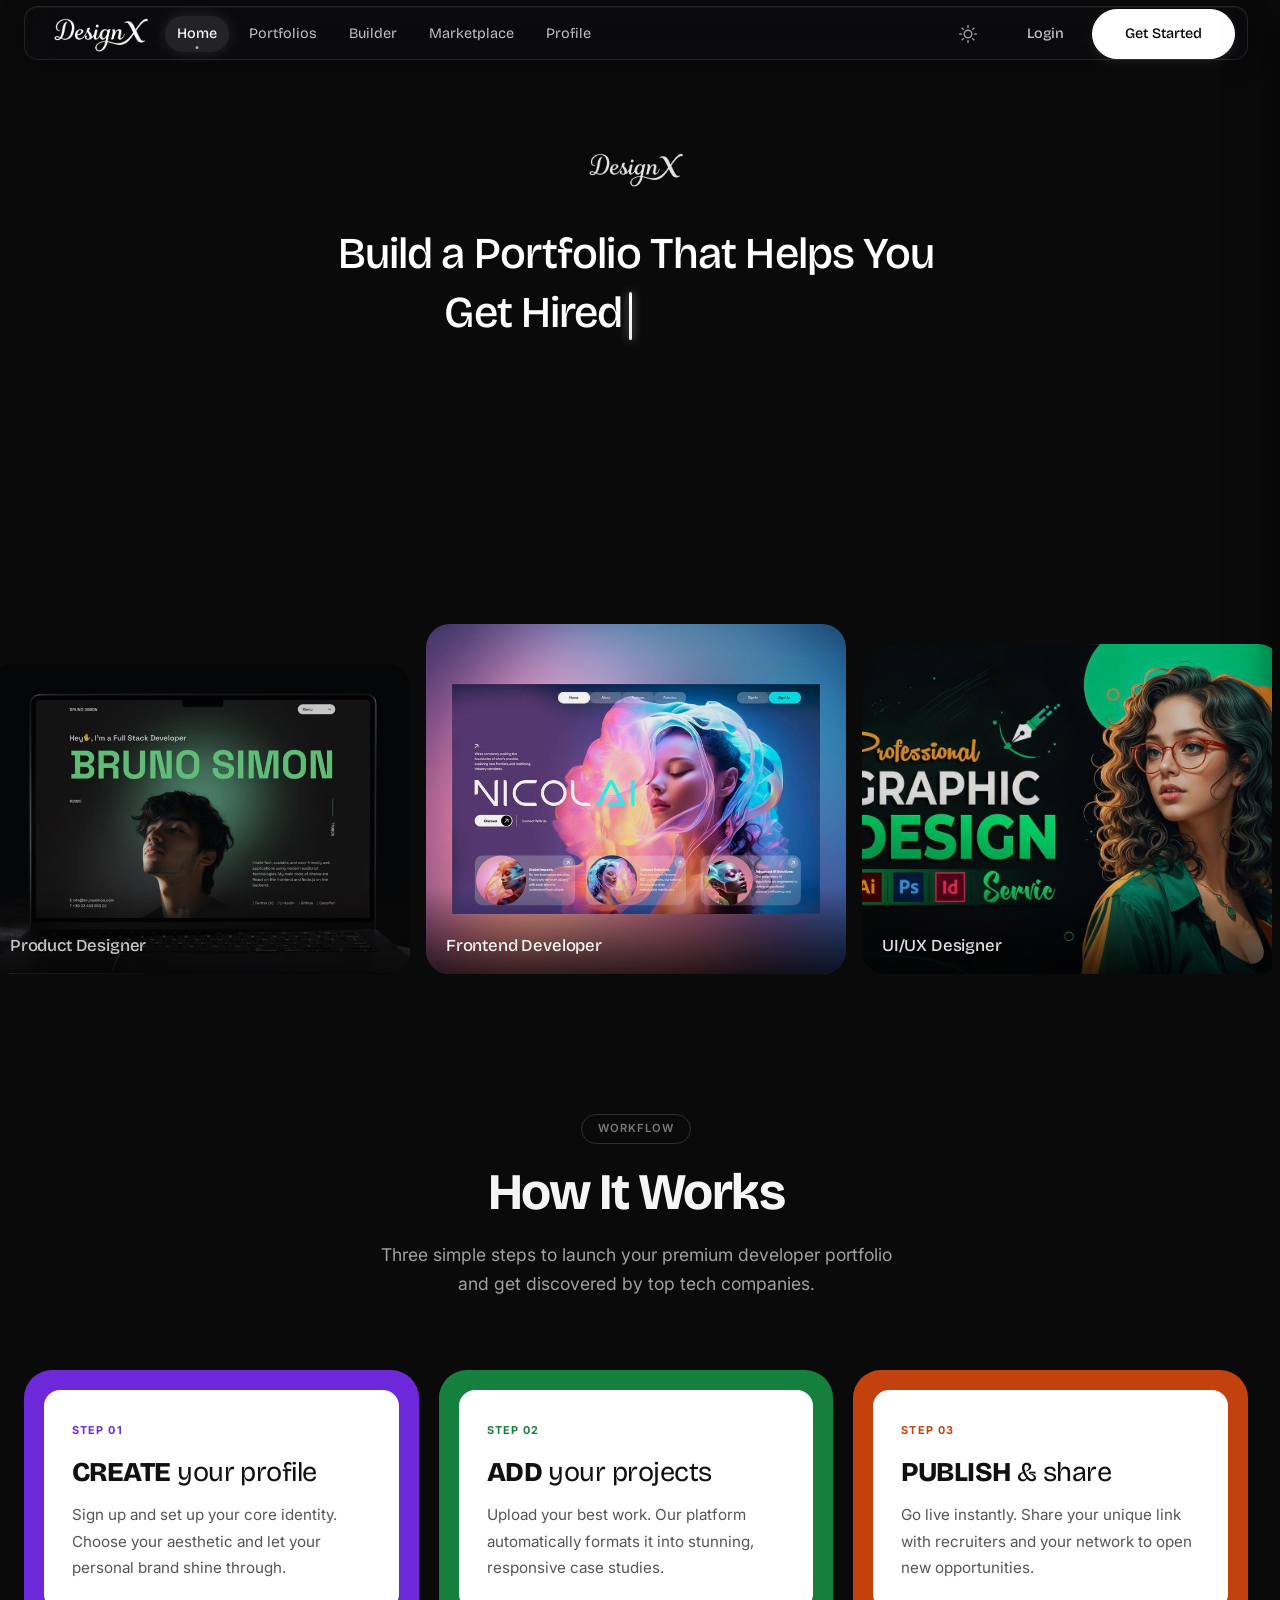
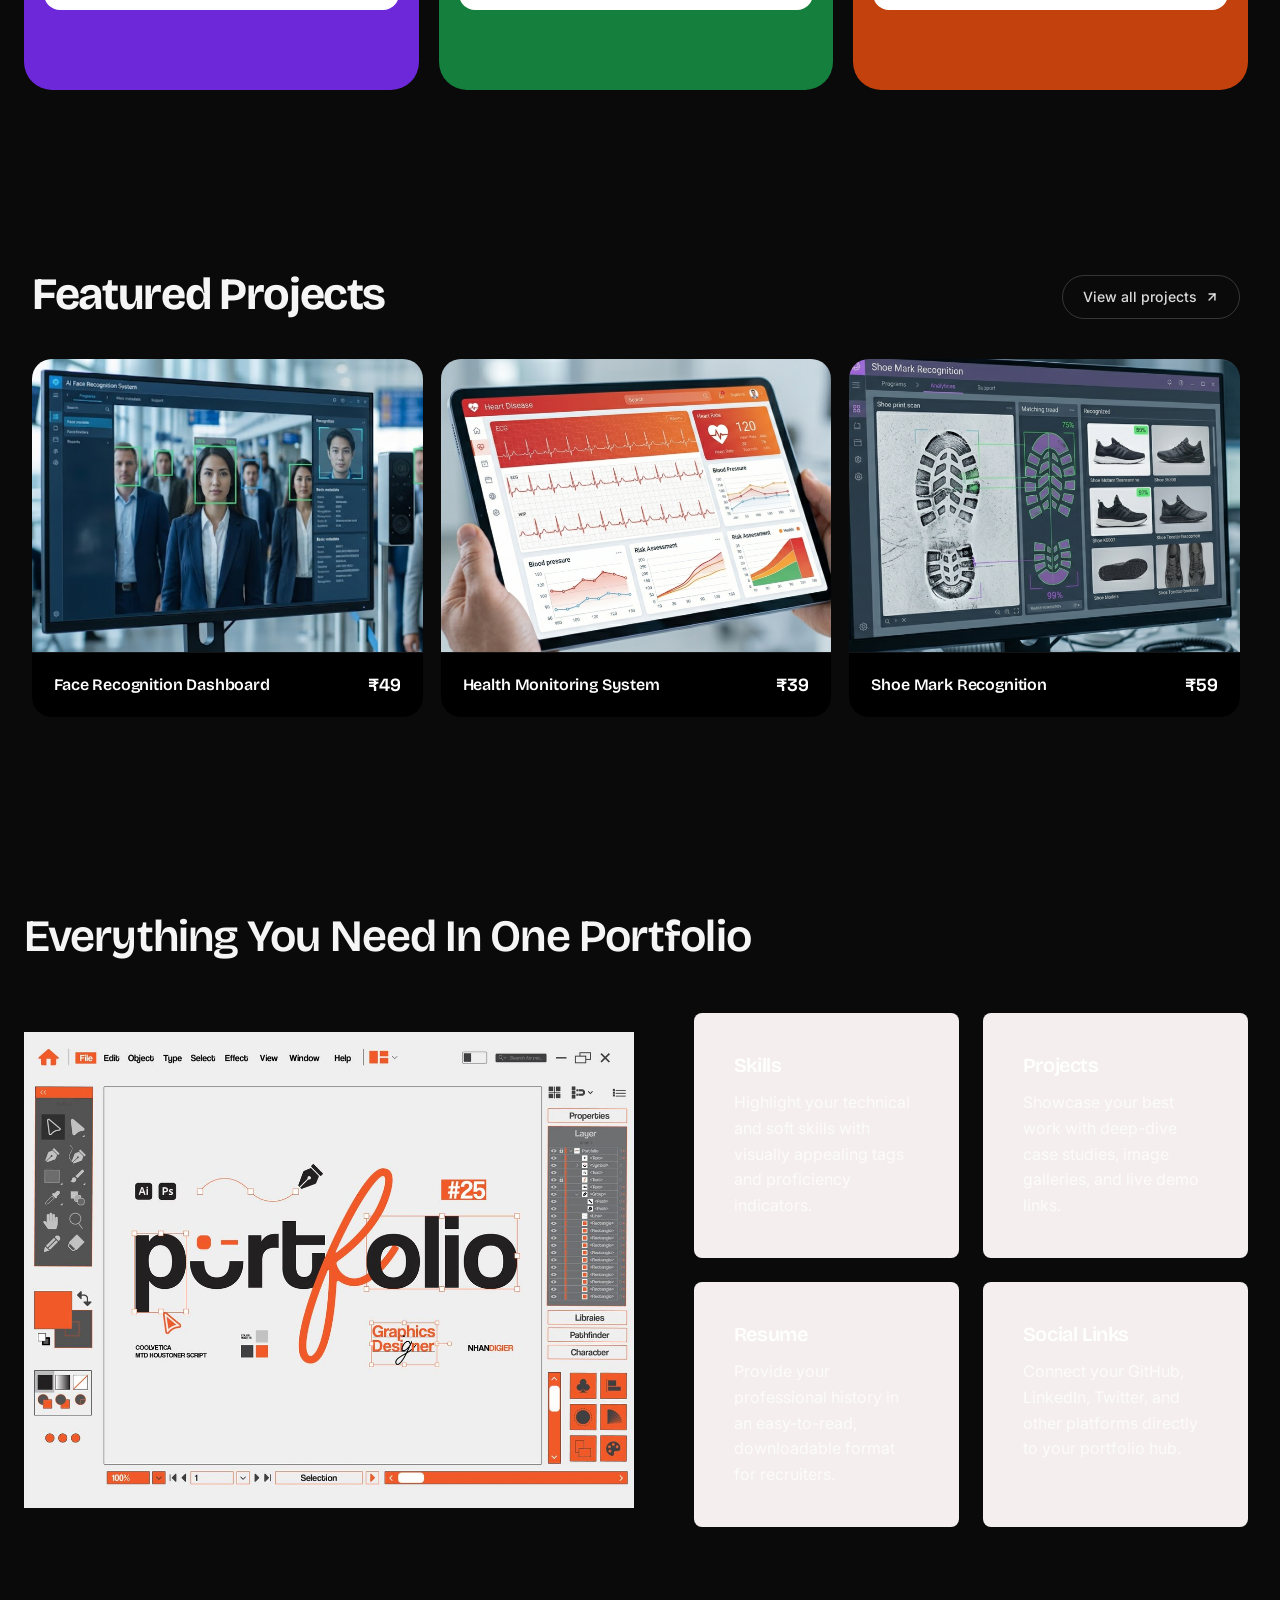
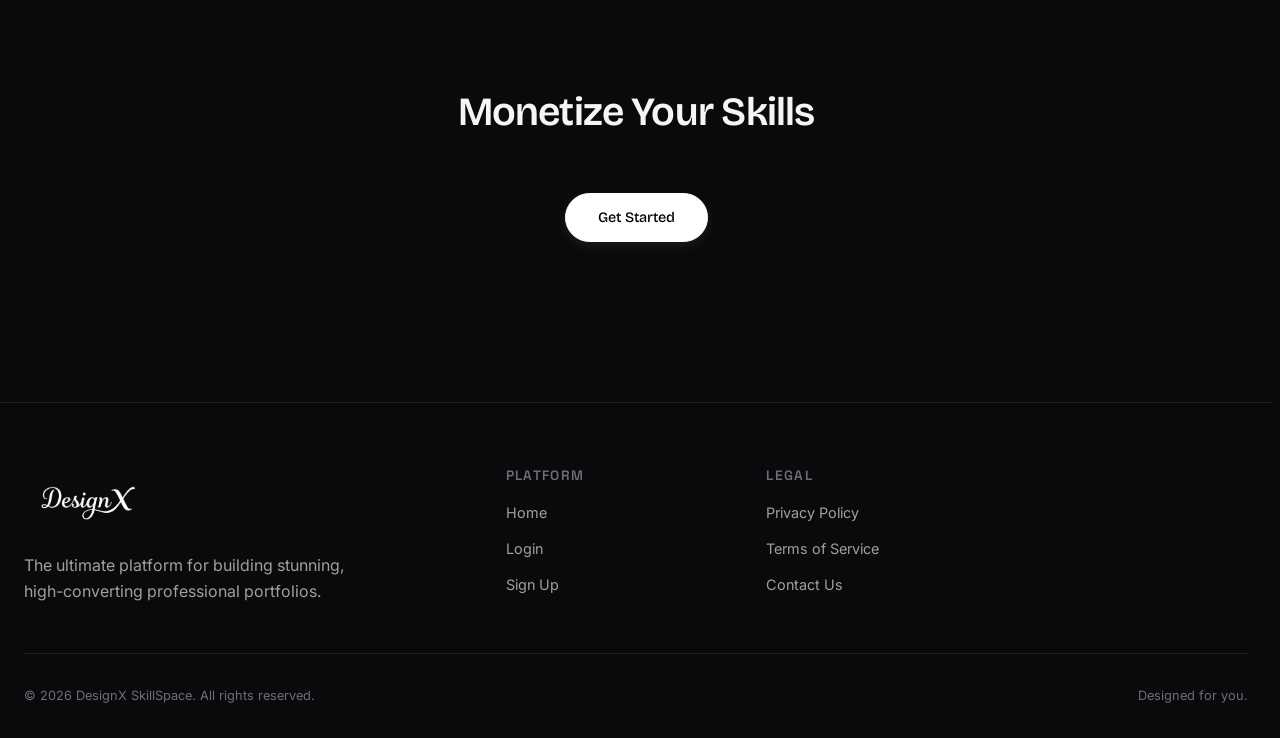
==== commit 97cccdfa: "fixed problems with the portfolios page and login workflow" ====
--- a/index.html
+++ b/index.html
@@ -114,7 +114,7 @@
 
                 <div class="hero-actions fade-in-up-delay-3">
                     <a href="signup.html" class="btn btn-hero-solid clickable">Get Started</a>
-                    <a href="#marquee-section" class="btn btn-hero-outline clickable">View Demo</a>
+                    <a href="showcase.html" class="btn btn-hero-outline clickable">View Demo</a>
                 </div>
             </div>
         </header>
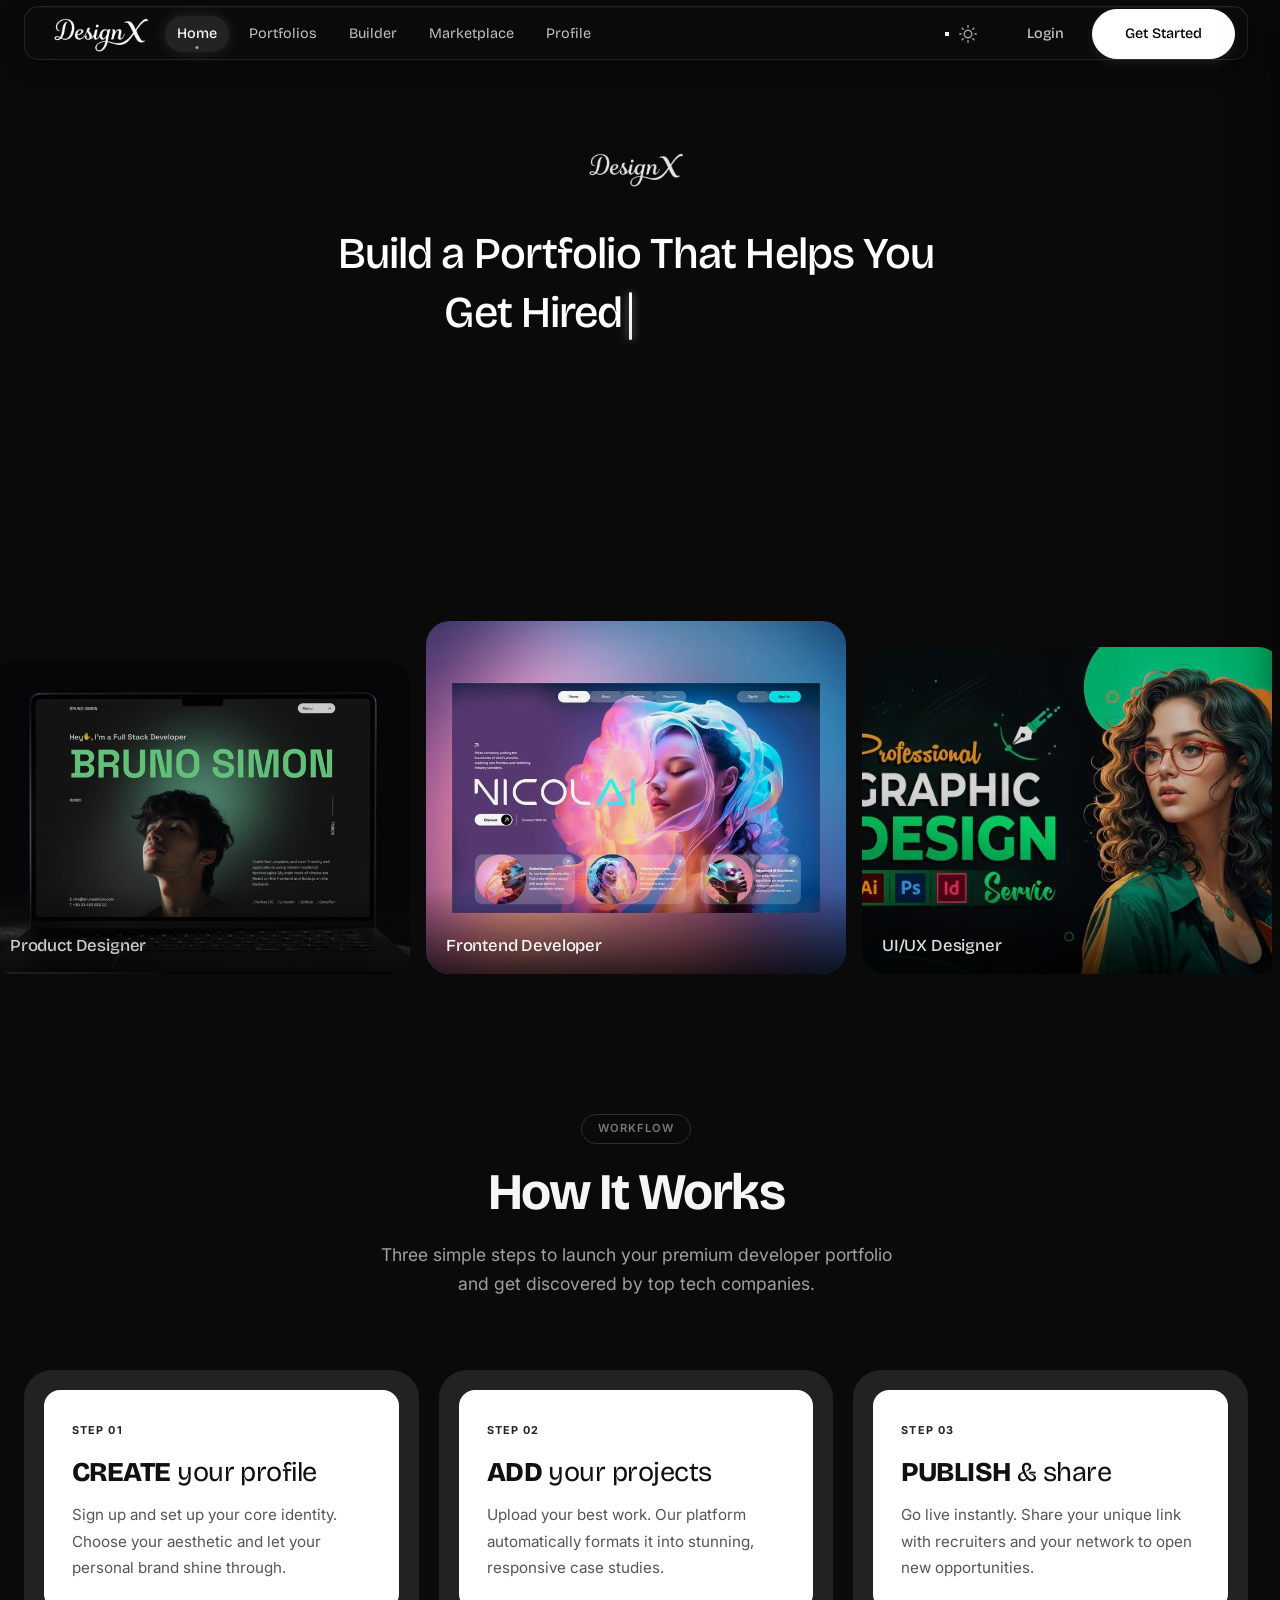
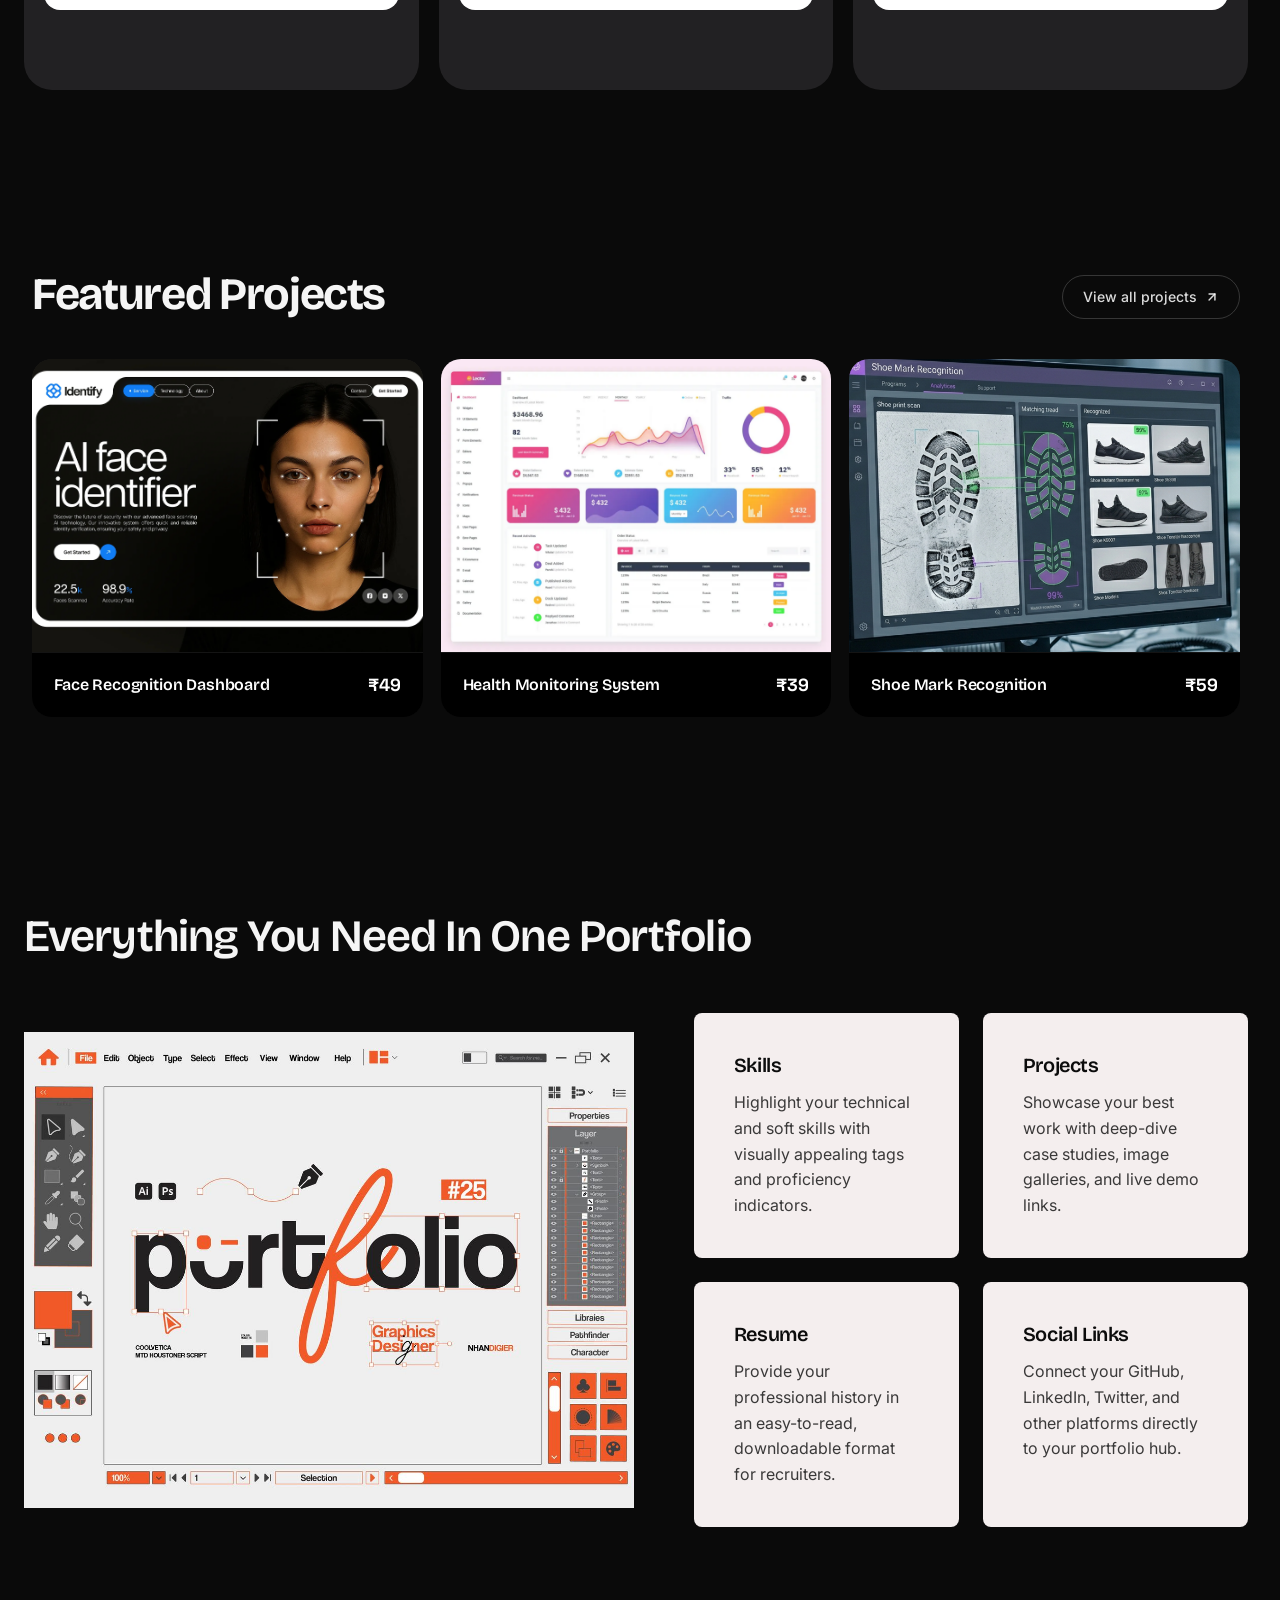
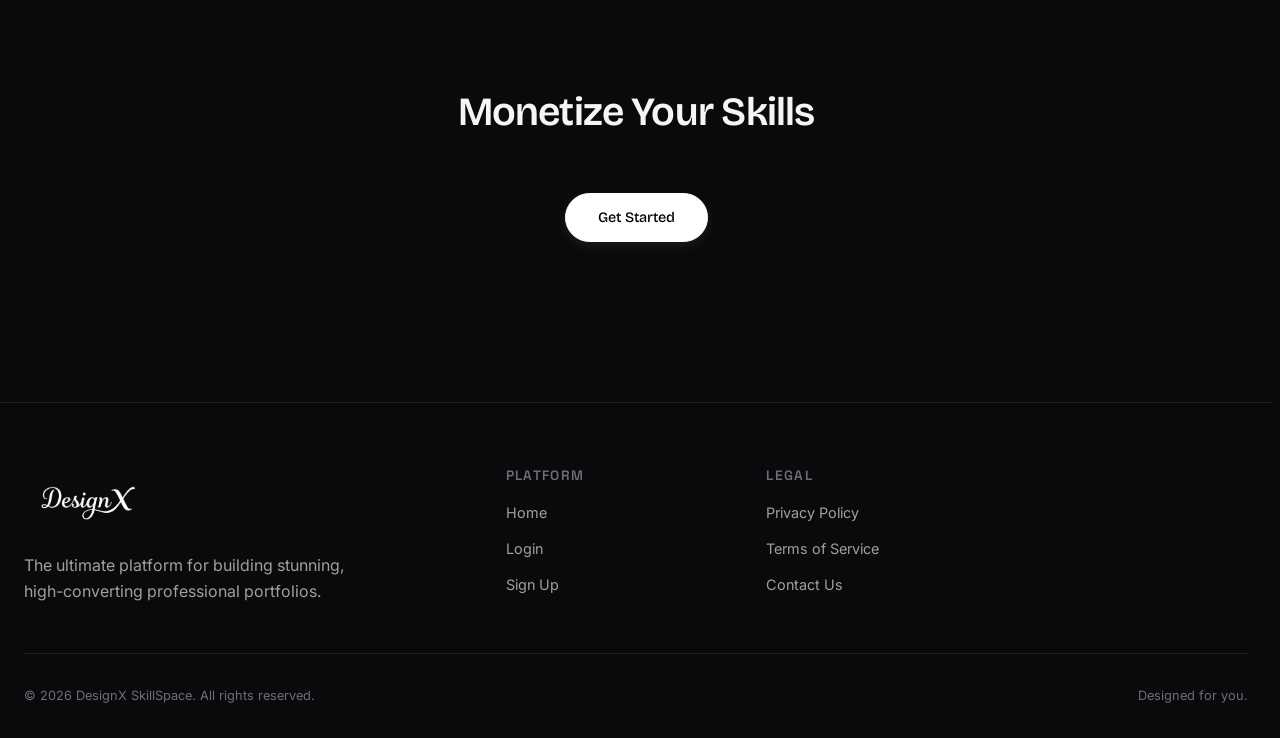
==== commit 447a3e9f: "Mobile responsiveness" ====
--- a/index.html
+++ b/index.html
@@ -45,6 +45,7 @@
     <link rel="stylesheet" href="css/pages/shop.css">
     <link rel="stylesheet" href="css/pages/dashboard.css">
     <link rel="stylesheet" href="css/pages/profile.css">
+    <link rel="stylesheet" href="css/mobile-responsive.css">
 </head>
 
 <body>
@@ -461,6 +462,7 @@
     </div>
 
     <!-- Main JavaScript Modules -->
+     <script src="js/mobile-nav.js"></script>
     <script type="module" src="js/index.js"></script>
 </body>
 
--- a/css/utilities.css
+++ b/css/utilities.css
@@ -134,7 +134,7 @@
     align-items: center;
     justify-content: center;
     padding: 12px 24px;
-    border-radius: 99px;
+    border-radius: 5px;
     font-family: var(--font-display);
     font-size: 0.9rem;
     font-weight: 500;
--- a/css/pages/home.css
+++ b/css/pages/home.css
@@ -844,7 +844,8 @@
     display: grid;
     grid-template-columns: repeat(3, 1fr);
     gap: 20px;
-    align-items: start; /* shrink to content, not stretch */
+    align-items: start;
+    /* shrink to content, not stretch */
 }
 
 @media (max-width: 900px) {
@@ -869,7 +870,7 @@
     cursor: default;
     position: relative;
     transition: transform 0.22s cubic-bezier(0.4, 0, 0.2, 1),
-                box-shadow 0.22s cubic-bezier(0.4, 0, 0.2, 1);
+        box-shadow 0.22s cubic-bezier(0.4, 0, 0.2, 1);
 }
 
 .hiw-card:hover {
@@ -878,9 +879,17 @@
 }
 
 /* Color variants — swap these hex values in EDS */
-.hiw-card--purple { background: #6d28d9; }
-.hiw-card--green  { background: #15803d; }
-.hiw-card--orange { background: #c2410c; }
+.hiw-card--purple {
+    background: #222123;
+}
+
+.hiw-card--green {
+    background:  #222123;
+}
+
+.hiw-card--orange {
+    background: #222123;
+}
 
 /* ── Inner white content card — shrinks to content ── */
 .hiw-inner {
@@ -903,9 +912,17 @@
     margin-bottom: 16px;
 }
 
-.hiw-card--purple .hiw-step { color: #6d28d9; }
-.hiw-card--green  .hiw-step { color: #15803d; }
-.hiw-card--orange .hiw-step { color: #c2410c; }
+.hiw-card--purple .hiw-step {
+    color:  #222123
+}
+
+.hiw-card--green .hiw-step {
+    color:  #222123
+}
+
+.hiw-card--orange .hiw-step {
+    color: #222123
+}
 
 /* ── Title ── */
 .hiw-title {
@@ -930,13 +947,29 @@
 
 
 
-.hiw-card--purple .hiw-icon-circle { background: rgba(255, 255, 255, 0.2); }
-.hiw-card--green  .hiw-icon-circle { background: rgba(255, 255, 255, 0.2); }
-.hiw-card--orange .hiw-icon-circle { background: rgba(255, 255, 255, 0.2); }
-
-.hiw-card--purple .hiw-icon-circle svg { stroke: #ffffff; }
-.hiw-card--green  .hiw-icon-circle svg { stroke: #ffffff; }
-.hiw-card--orange .hiw-icon-circle svg { stroke: #ffffff; }
+.hiw-card--purple .hiw-icon-circle {
+    background: rgba(255, 255, 255, 0.2);
+}
+
+.hiw-card--green .hiw-icon-circle {
+    background: rgba(255, 255, 255, 0.2);
+}
+
+.hiw-card--orange .hiw-icon-circle {
+    background: rgba(255, 255, 255, 0.2);
+}
+
+.hiw-card--purple .hiw-icon-circle svg {
+    stroke: #ffffff;
+}
+
+.hiw-card--green .hiw-icon-circle svg {
+    stroke: #ffffff;
+}
+
+.hiw-card--orange .hiw-icon-circle svg {
+    stroke: #ffffff;
+}
 
 /* --- Feature Cards Discrete Carousel --- */
 /*
@@ -990,9 +1023,9 @@
     white-space: nowrap;
     cursor: pointer;
     transition: background 0.18s ease,
-                border-color 0.18s ease,
-                color 0.18s ease,
-                transform 0.18s ease;
+        border-color 0.18s ease,
+        color 0.18s ease,
+        transform 0.18s ease;
 }
 
 .fp-view-all:hover {
@@ -1064,8 +1097,8 @@
     /* Subtle border so cards read in both themes */
     /* border: 1px solid rgba(255, 255, 255, 0.07); */
     transition: transform 0.25s cubic-bezier(0.4, 0, 0.2, 1),
-                box-shadow 0.25s cubic-bezier(0.4, 0, 0.2, 1),
-                border-color 0.25s ease;
+        box-shadow 0.25s cubic-bezier(0.4, 0, 0.2, 1),
+        border-color 0.25s ease;
 }
 
 .fp-card:hover {
@@ -1120,7 +1153,7 @@
 /* Light mode */
 .fp-footer {
     background: #ffffff;
-    color: #111111 ;
+    color: #111111;
     padding: 18px 22px;
     display: flex;
     align-items: center;
@@ -1129,12 +1162,14 @@
     flex-shrink: 0;
     border-top: 1px solid rgba(0, 0, 0, 0.08);
 }
+
 /* Dark mode */
 [data-theme="dark"] .fp-footer {
     background: #000000;
-    color: #ffffff ;
+    color: #ffffff;
     border-top: 1px solid rgba(255, 255, 255, 0.08);
 }
+
 .fp-title {
     font-size: 1rem;
     font-weight: 600;
@@ -1143,8 +1178,9 @@
     line-height: 1.3;
     letter-spacing: -0.01em;
 }
+
 [data-theme="dark"] .fp-title {
-     color: #ffffff;
+    color: #ffffff;
 }
 
 /* Price — colored per card, matching Image 3 */
@@ -1156,8 +1192,10 @@
     flex-shrink: 0;
     color: black;
 }
+
 [data-theme="dark"] .fp-price {
-    color: white;}
+    color: white;
+}
 
 /* --- Premium Minimalist Components (SaaS Style) --- */
 .everything-layout {
@@ -1301,18 +1339,14 @@
 
 
 [data-theme="light"] #everything-you-need {
-     background:
-        radial-gradient(
-            circle at top right,
+    background:
+        radial-gradient(circle at top right,
             rgba(147, 197, 253, 0.18),
-            transparent 35%
-        ),
-        linear-gradient(
-            135deg,
+            transparent 35%),
+        linear-gradient(135deg,
             #f8fafc,
-            #eef6ff
-        );
-    color:black !important; 
+            #eef6ff);
+    color: black !important;
 
 }
 
@@ -1322,7 +1356,7 @@
     border-radius: 8px;
     background: #f4eeee;
     /* Dark Grey in dark mode */
-    color: #ffffff;
+    color: #0c0c0c;
     transition: border-color 0.3s ease, box-shadow 0.3s ease;
 }
 
--- a/css/pages/shop.css
+++ b/css/pages/shop.css
@@ -48,7 +48,8 @@
     backdrop-filter: var(--glass-blur);
 }
 
-.category-filter-btn:hover, .category-filter-btn.active {
+.category-filter-btn:hover,
+.category-filter-btn.active {
     background: var(--primary);
     color: var(--bg-base);
     border-color: var(--primary);
@@ -115,6 +116,7 @@
     .featured-card {
         grid-template-columns: 1fr;
     }
+
     .featured-card-img {
         height: 250px;
     }
@@ -140,16 +142,12 @@
 /* Only Light Mode */
 [data-theme="light"] .shop-layout {
     background:
-        radial-gradient(
-            circle at top right,
+        radial-gradient(circle at top right,
             rgba(147, 197, 253, 0.18),
-            transparent 35%
-        ),
-        linear-gradient(
-            135deg,
+            transparent 35%),
+        linear-gradient(135deg,
             #f8fafc,
-            #eef6ff
-        );
+            #eef6ff);
 }
 
 .shop-toolbar {
@@ -179,6 +177,7 @@
     outline: none;
     color: var(--text-primary);
     font-size: 1rem;
+    cursor: text;
     width: 100%;
 }
 
@@ -220,7 +219,8 @@
 .project-card-overlay {
     position: absolute;
     inset: 0;
-    background: rgba(0,0,0,0.5); /* Keep dark overlay on images for contrast */
+    background: rgba(0, 0, 0, 0.5);
+    /* Keep dark overlay on images for contrast */
     display: flex;
     align-items: center;
     justify-content: center;
@@ -236,7 +236,7 @@
     padding: 24px;
     display: flex;
     flex-direction: column;
-    gap: 10px;
+    gap: 6px;
     flex-grow: 1;
 }
 
@@ -257,6 +257,7 @@
 [data-theme="light"] .project-card-title {
     color: #111111;
 }
+
 .project-card-seller {
     font-size: 0.85rem;
     color: var(--text-muted);
@@ -285,7 +286,7 @@
     justify-content: space-between;
     margin-top: auto;
     padding-top: 16px;
-    border-top: 1px solid var(--border-color);
+
 }
 
 .project-card-price {
@@ -298,7 +299,7 @@
 .cart-backdrop {
     position: fixed;
     inset: 0;
-    background: rgba(0,0,0,0.6);
+    background: rgba(0, 0, 0, 0.6);
     backdrop-filter: blur(4px);
     z-index: 999;
     opacity: 0;
@@ -549,4 +550,4 @@
         width: 100%;
         text-align: center;
     }
-}
+}
--- a/css/pages/profile.css
+++ b/css/pages/profile.css
@@ -47,112 +47,93 @@
 }
 
 /* ----------------------------------
-   HERO TYPOGRAPHY SECTION
+   HERO GRID & TYPOGRAPHY SECTION
 ----------------------------------- */
 .profile-hero {
-    min-height: 80vh;
-    display: flex;
-    flex-direction: column;
-    justify-content: center;
-    align-items: center;
-    padding: 120px 20px 40px;
+    min-height: 65vh;
+    display: flex;
+    align-items: center;
+    padding: 120px 20px 60px;
     position: relative;
     overflow: hidden;
+    background-color: var(--bg-base);
+    background-image: 
+        radial-gradient(circle at top right, var(--border-color) 0%, transparent 60%),
+        radial-gradient(rgba(128, 128, 128, 0.08) 1px, transparent 1px);
+    background-size: 100% 100%, 20px 20px;
+}
+
+.hero-container {
+    display: grid;
+    grid-template-columns: 1.2fr 0.8fr;
+    gap: 40px;
+    align-items: center;
+    width: 100%;
+    max-width: 1200px;
+    margin: 0 auto;
+    z-index: 10;
+}
+
+.hero-left {
+    display: flex;
+    flex-direction: column;
+    align-items: flex-start;
+}
+
+.hero-right {
+    display: flex;
+    justify-content: center;
+    align-items: center;
 }
 
 .hero-greeting {
     font-size: 1.2rem;
     color: var(--text-secondary);
-    margin-bottom: 2rem;
-    z-index: 10;
-}
-
-.hero-greeting .highlight {
-    color: var(--text-primary);
-    font-weight: 600;
-}
-
-.huge-text-layout {
+    margin-bottom: 1.5rem;
+    font-weight: 500;
+}
+
+.hero-name-layout {
     display: flex;
     flex-direction: column;
-    align-items: center;
-    position: relative;
-    width: 100%;
-    margin-bottom: 4rem;
-}
-
-.huge-text {
+    gap: 8px;
+    margin-bottom: 1.5rem;
+}
+
+.huge-name {
     font-family: var(--font-display);
-    font-size: clamp(4rem, 12vw, 12rem);
+    font-size: clamp(3rem, 7vw, 6.5rem);
     font-weight: 800;
-    line-height: 0.85;
+    line-height: 0.9;
     text-transform: uppercase;
     letter-spacing: -0.04em;
     margin: 0;
-    white-space: nowrap;
-    z-index: 1;
-}
-
-.huge-text.solid {
-    color: var(--text-primary);
-}
-
-.huge-text.outline {
+}
+
+.huge-name.solid {
+    color: var(--text-primary);
+}
+
+.huge-name.outline {
     color: transparent;
     -webkit-text-stroke: 2px var(--text-primary);
-    margin-top: -20px;
-}
-
-/* Overlapping Avatar */
-.avatar-center-wrapper {
-    position: absolute;
-    top: 50%;
-    left: 50%;
-    transform: translate(-50%, -50%);
-    width: clamp(200px, 25vw, 350px);
-    height: clamp(200px, 25vw, 350px);
+}
+
+.hero-handle {
+    font-size: 1.05rem;
+    color: var(--text-secondary);
+    font-family: monospace;
+    letter-spacing: 0.02em;
+}
+
+.hero-avatar-wrapper {
+    width: clamp(200px, 24vw, 320px);
+    height: clamp(200px, 24vw, 320px);
     border-radius: 50%;
-    z-index: 2;
-    padding: 10px;
+    padding: 8px;
     background: var(--bg-base);
-}
-
-.hero-avatar {
-    width: 100%;
-    height: 100%;
-    object-fit: cover;
-    border-radius: 50%;
-    filter: grayscale(20%) contrast(110%);
-    transition: var(--transition);
-}
-
-.hero-avatar:hover {
-    filter: grayscale(0%) contrast(100%);
-}
-
-/* Bottom Actions Bar */
-.hero-footer-bar {
-    width: 100%;
-    max-width: 1200px;
-    display: flex;
-    justify-content: space-between;
-    align-items: center;
-    border-top: 1px solid var(--border-color);
-    padding-top: 2rem;
-    margin-top: auto;
-}
-
-.footer-stat {
-    font-family: monospace;
-    font-size: 0.9rem;
-    color: var(--text-secondary);
-    text-transform: uppercase;
-    letter-spacing: 0.05em;
-}
-
-.hero-actions {
-    display: flex;
-    gap: 12px;
+    border: 1px solid var(--border-color);
+    box-shadow: 0 20px 40px rgba(0, 0, 0, 0.08);
 }
 
 /* ----------------------------------
@@ -209,17 +190,25 @@
     .profile-main-grid {
         grid-template-columns: 1fr;
     }
-
-    .hero-footer-bar {
+}
+
+@media (max-width: 768px) {
+    .hero-container {
+        grid-template-columns: 1fr;
+        gap: 32px;
+        text-align: center;
+        justify-items: center;
+    }
+
+    .hero-left {
+        align-items: center;
+    }
+
+    .hero-meta {
         flex-direction: column;
-        gap: 20px;
+        gap: 12px !important;
+        margin-top: 16px !important;
     }
-
-    .huge-text.outline {
-        margin-top: 120px;
-    }
-
-    /* Create space for avatar on mobile */
 }
 
 .minimal-card {
@@ -423,6 +412,381 @@
     transition: var(--transition);
 }
 
-.form-input:focus, .form-textarea:focus {
+.form-input:focus,
+.form-textarea:focus {
     border-color: var(--text-primary);
+}
+
+/* Redesigned Hero Avatar container */
+.hero-avatar-container {
+    width: 100%;
+    height: 100%;
+    border-radius: 50%;
+    overflow: hidden;
+    position: relative;
+    display: flex;
+    align-items: center;
+    justify-content: center;
+}
+
+.avatar-initials {
+    width: 100%;
+    height: 100%;
+    display: flex;
+    align-items: center;
+    justify-content: center;
+    font-family: var(--font-display);
+    font-size: clamp(3rem, 8vw, 8rem);
+    font-weight: 800;
+    color: var(--accent-text);
+    background: linear-gradient(135deg, var(--accent-color, #111111), var(--border-color, #eaeaea));
+    text-transform: uppercase;
+}
+
+/* Skills Marquee Ticker */
+.skills-marquee-wrapper {
+    width: 100%;
+    overflow: hidden;
+    white-space: nowrap;
+    border-top: 1px solid var(--border-color);
+    border-bottom: 1px solid var(--border-color);
+    padding: 12px 0;
+    margin-top: 24px;
+    margin-bottom: 24px;
+    z-index: 10;
+    background: transparent;
+}
+
+.skills-marquee-content {
+    display: inline-flex;
+    gap: 24px;
+    animation: marquee-scroll 25s linear infinite;
+}
+
+.skills-marquee-item {
+    font-family: var(--font-mono, monospace);
+    font-size: 0.9rem;
+    color: var(--text-secondary);
+    display: inline-flex;
+    align-items: center;
+    font-weight: 500;
+    text-transform: uppercase;
+    letter-spacing: 0.05em;
+}
+
+.skills-marquee-item::after {
+    content: "·";
+    margin-left: 24px;
+    color: var(--text-secondary);
+    opacity: 0.4;
+}
+
+@keyframes marquee-scroll {
+    0% { transform: translate3d(0, 0, 0); }
+    100% { transform: translate3d(-50%, 0, 0); }
+}
+
+/* Availability Status Pill & Pulse */
+.availability-badge {
+    display: inline-flex;
+    align-items: center;
+    gap: 8px;
+    padding: 6px 14px;
+    border-radius: 99px;
+    border: 1px solid var(--border-color);
+    background: rgba(128, 128, 128, 0.03);
+    color: var(--text-primary);
+    font-size: 0.85rem;
+    font-family: var(--font-mono, monospace);
+    font-weight: 500;
+}
+
+.pulsing-dot {
+    width: 8px;
+    height: 8px;
+    border-radius: 50%;
+    position: relative;
+    display: inline-block;
+}
+
+.pulsing-dot::after {
+    content: '';
+    position: absolute;
+    top: -2px;
+    left: -2px;
+    right: -2px;
+    bottom: -2px;
+    background-color: inherit;
+    border-radius: 50%;
+    z-index: -1;
+    opacity: 0.6;
+    animation: pulse-dot 1.8s infinite;
+}
+
+/* Pulsing dot states */
+.pulsing-dot.available { background-color: #10b981; }
+.pulsing-dot.freelance { background-color: #10b981; }
+.pulsing-dot.busy { background-color: #f59e0b; }
+.pulsing-dot.hiring { background-color: #3b82f6; }
+
+@keyframes pulse-dot {
+    0% {
+        transform: scale(1);
+        opacity: 0.6;
+    }
+    100% {
+        transform: scale(2.4);
+        opacity: 0;
+    }
+}
+
+/* Dashboard Tabs Navigation */
+.profile-tabs-nav {
+    display: flex;
+    gap: 32px;
+    border-bottom: 1px solid var(--border-color);
+    margin-bottom: 32px;
+    position: relative;
+    padding-bottom: 8px;
+}
+
+.profile-tab-btn {
+    background: none;
+    border: none;
+    padding: 8px 0;
+    font-family: var(--font-body);
+    font-size: 1rem;
+    font-weight: 600;
+    color: var(--text-secondary);
+    cursor: pointer;
+    transition: color 0.2s ease;
+    outline: none;
+    position: relative;
+}
+
+.profile-tab-btn:hover {
+    color: var(--text-primary);
+}
+
+.profile-tab-btn.active {
+    color: var(--text-primary);
+}
+
+.tab-indicator {
+    position: absolute;
+    bottom: -1px;
+    left: 0;
+    height: 2px;
+    background-color: var(--text-primary);
+    transition: all 0.3s cubic-bezier(0.4, 0, 0.2, 1);
+    width: 0;
+}
+
+.profile-tab-content {
+    display: none;
+}
+
+.profile-tab-content.active {
+    display: block;
+}
+
+/* Upload Project Form Card */
+.upload-form-card {
+    border: 1px solid var(--border-color);
+    border-radius: 24px;
+    padding: 36px;
+    background: var(--bg-base);
+    max-width: 800px;
+    margin: 0 auto;
+}
+
+.thumbnail-drop-zone {
+    border: 2px dashed var(--border-color);
+    border-radius: 16px;
+    padding: 40px 20px;
+    text-align: center;
+    cursor: pointer;
+    transition: var(--transition);
+    background: rgba(128, 128, 128, 0.02);
+    position: relative;
+    min-height: 180px;
+    display: flex;
+    flex-direction: column;
+    align-items: center;
+    justify-content: center;
+    overflow: hidden;
+}
+
+.thumbnail-drop-zone:hover {
+    border-color: var(--text-primary);
+    background: rgba(128, 128, 128, 0.05);
+}
+
+.thumb-preview {
+    position: absolute;
+    top: 0;
+    left: 0;
+    width: 100%;
+    height: 100%;
+    object-fit: cover;
+    z-index: 5;
+}
+
+/* Invalid validations styling */
+.form-group.invalid .form-input,
+.form-group.invalid .form-textarea,
+.form-group.invalid .form-select,
+.form-group.invalid .thumbnail-drop-zone {
+    border-color: #ff6b6b !important;
+    background: rgba(255, 107, 107, 0.02) !important;
+    box-shadow: 0 0 10px rgba(255, 107, 107, 0.15) !important;
+}
+
+.form-group.invalid .error-msg {
+    display: block !important;
+}
+
+/* Project Detail Drawer fixed panel */
+#project-detail-drawer {
+    position: fixed;
+    top: 0;
+    right: -450px;
+    width: 420px;
+    height: 100vh;
+    background: var(--bg-base);
+    border-left: 1px solid var(--border-color);
+    box-shadow: -10px 0 30px rgba(0, 0, 0, 0.15);
+    z-index: 1000;
+    transition: right 0.4s cubic-bezier(0.16, 1, 0.3, 1);
+    display: flex;
+    flex-direction: column;
+}
+
+#project-detail-drawer.show {
+    right: 0;
+}
+
+.drawer-backdrop {
+    position: fixed;
+    top: 0;
+    left: 0;
+    width: 100vw;
+    height: 100vh;
+    background: rgba(0, 0, 0, 0.4);
+    backdrop-filter: blur(4px);
+    z-index: 999;
+    opacity: 0;
+    pointer-events: none;
+    transition: opacity 0.3s ease;
+}
+
+.drawer-backdrop.show {
+    opacity: 1;
+    pointer-events: auto;
+}
+
+/* Custom Inline Toast Notification Overlay */
+#toast-container {
+    position: fixed;
+    bottom: 24px;
+    right: 24px;
+    display: flex;
+    flex-direction: column;
+    gap: 12px;
+    z-index: 10000;
+    pointer-events: none;
+}
+
+.custom-toast {
+    pointer-events: auto;
+    padding: 14px 24px;
+    border-radius: 12px;
+    font-size: 0.9rem;
+    font-weight: 500;
+    min-width: 280px;
+    max-width: 380px;
+    box-shadow: 0 8px 24px rgba(0, 0, 0, 0.2);
+    background: var(--bg-base);
+    color: var(--text-primary);
+    border: 1px solid var(--border-color);
+    animation: toast-slide-up 0.35s cubic-bezier(0.175, 0.885, 0.32, 1.275) forwards;
+    transition: opacity 0.3s, transform 0.3s;
+    display: flex;
+    align-items: center;
+    gap: 10px;
+}
+
+.custom-toast.success {
+    border-left: 4px solid #10b981;
+    background: rgba(16, 185, 129, 0.05);
+}
+
+.custom-toast.error {
+    border-left: 4px solid #ef4444;
+    background: rgba(239, 68, 68, 0.05);
+}
+
+.custom-toast.info {
+    border-left: 4px solid #3b82f6;
+    background: rgba(59, 130, 246, 0.05);
+}
+
+@keyframes toast-slide-up {
+    0% {
+        opacity: 0;
+        transform: translateY(30px) scale(0.9);
+    }
+    100% {
+        opacity: 1;
+        transform: translateY(0) scale(1);
+    }
+}
+
+/* Portfolios grid style */
+.portfolios-grid {
+    display: grid;
+    grid-template-columns: repeat(auto-fill, minmax(280px, 1fr));
+    gap: 24px;
+}
+
+.portfolio-card {
+    border-radius: 16px;
+    overflow: hidden;
+    border: 1px solid var(--border-color);
+    transition: var(--transition);
+    background: var(--bg-base);
+}
+
+.portfolio-card:hover {
+    transform: translateY(-4px);
+    border-color: var(--text-primary);
+}
+
+/* Empty states */
+.empty-state {
+    grid-column: 1 / -1;
+    text-align: center;
+    padding: 60px 20px;
+    border: 2px dashed var(--border-color);
+    border-radius: 24px;
+    display: flex;
+    flex-direction: column;
+    align-items: center;
+    justify-content: center;
+    gap: 12px;
+}
+
+.portfolio-card-actions {
+    padding: 12px 16px;
+    display: flex;
+    gap: 12px;
+    background: rgba(128, 128, 128, 0.02);
+    margin-top: auto;
+    border-top: 1px solid var(--border-color);
+}
+
+.portfolio-card-actions .pill-btn {
+    padding: 8px 16px;
+    font-size: 0.8rem;
+    height: 34px;
 }
--- a/css/mobile-responsive.css
+++ b/css/mobile-responsive.css
@@ -0,0 +1,301 @@
+/* ==========================================================================
+   MOBILE RESPONSIVENESS — PROFILE PAGE + NAVBAR
+   Add this at the bottom of your existing CSS file (or as a separate file
+   linked after profile.css and shop.css)
+   ========================================================================== */
+
+/* ───────────────────────────────────────────────────
+   NAVBAR — MOBILE
+   ─────────────────────────────────────────────────── */
+@media (max-width: 900px) {
+    .navbar {
+        width: calc(100% - 24px);
+        top: 8px;
+    }
+
+    .navbar-container {
+        padding: 0 10px;
+        gap: 0;
+        position: relative;
+    }
+
+    /* Hide nav links on mobile — show hamburger instead */
+    .nav-menu {
+        display: none;
+        position: absolute;
+        top: calc(100% + 10px);
+        left: 0;
+        width: 100%;
+        background: rgba(12, 12, 16, 0.97);
+        backdrop-filter: blur(20px);
+        -webkit-backdrop-filter: blur(20px);
+        border: 1px solid rgba(255, 255, 255, 0.1);
+        border-radius: 14px;
+        padding: 10px;
+        flex-direction: column;
+        gap: 4px;
+        z-index: 300;
+        box-sizing: border-box;
+    }
+
+    [data-theme="light"] .nav-menu {
+        background: rgba(248, 246, 243, 0.97);
+        border-color: rgba(0, 0, 0, 0.08);
+    }
+
+    .nav-menu.open {
+        display: flex;
+    }
+
+    .nav-menu li,
+    .nav-menu a {
+        width: 100%;
+    }
+
+    .nav-menu .nav-link {
+        display: block;
+        width: 100%;
+        padding: 10px 14px;
+        border-radius: 9px;
+        font-size: 0.95rem;
+        box-sizing: border-box;
+    }
+
+    /* Hamburger button */
+    .nav-hamburger {
+        display: flex;
+        flex-direction: column;
+        justify-content: center;
+        gap: 5px;
+        background: none;
+        border: none;
+        cursor: pointer;
+        padding: 6px;
+        margin-left: auto;
+        order: 3;
+    }
+
+    .nav-hamburger span {
+        display: block;
+        width: 22px;
+        height: 2px;
+        background: rgba(255, 255, 255, 0.75);
+        border-radius: 2px;
+        transition: all 0.25s ease;
+    }
+
+    [data-theme="light"] .nav-hamburger span {
+        background: rgba(0, 0, 0, 0.65);
+    }
+
+    /* Animate hamburger to X when open */
+    .nav-hamburger.open span:nth-child(1) {
+        transform: translateY(7px) rotate(45deg);
+    }
+
+    .nav-hamburger.open span:nth-child(2) {
+        opacity: 0;
+    }
+
+    .nav-hamburger.open span:nth-child(3) {
+        transform: translateY(-7px) rotate(-45deg);
+    }
+
+    /* Compress nav-actions on mobile */
+    .nav-actions {
+        gap: 8px;
+        order: 2;
+        margin-left: auto;
+    }
+
+    .nav-actions .nav-link {
+        display: none; /* hide login text link */
+    }
+
+    .nav-actions .btn {
+        padding: 8px 14px !important;
+        font-size: 0.8rem !important;
+    }
+}
+
+/* ───────────────────────────────────────────────────
+   PROFILE HERO — MOBILE
+   ─────────────────────────────────────────────────── */
+@media (max-width: 768px) {
+
+    /* Flip hero to column, center everything */
+    .profile-hero .hero-container {
+        flex-direction: column-reverse;
+        align-items: center;
+        text-align: center;
+        gap: 20px;
+        padding: 32px 16px 24px;
+    }
+
+    .hero-left {
+        align-items: center;
+        display: flex;
+        flex-direction: column;
+    }
+
+    /* Shrink the giant name */
+    .huge-name {
+        font-size: clamp(2.4rem, 12vw, 4rem) !important;
+        line-height: 1.1;
+    }
+
+    .hero-meta {
+        flex-wrap: wrap;
+        justify-content: center;
+        gap: 12px !important;
+        margin-top: 16px !important;
+    }
+
+    /* Avatar */
+    .hero-avatar-wrapper {
+        display: flex;
+        justify-content: center;
+    }
+
+    .hero-avatar-container {
+        width: 100px !important;
+        height: 100px !important;
+    }
+
+    .hero-avatar {
+        width: 100px !important;
+        height: 100px !important;
+    }
+}
+
+/* ───────────────────────────────────────────────────
+   PROFILE MAIN GRID — MOBILE
+   ─────────────────────────────────────────────────── */
+@media (max-width: 900px) {
+
+    /* Stack sidebar above content */
+    .profile-main-grid {
+        grid-template-columns: 1fr !important;
+        gap: 20px;
+        padding: 16px !important;
+    }
+
+    .profile-sidebar {
+        display: grid;
+        grid-template-columns: 1fr 1fr;
+        gap: 16px;
+    }
+}
+
+@media (max-width: 560px) {
+    .profile-sidebar {
+        grid-template-columns: 1fr; /* single column on very small screens */
+    }
+}
+
+/* ───────────────────────────────────────────────────
+   TABS — MOBILE
+   ─────────────────────────────────────────────────── */
+@media (max-width: 768px) {
+    .profile-tabs-nav {
+        overflow-x: auto;
+        scrollbar-width: none;
+        -webkit-overflow-scrolling: touch;
+        gap: 4px;
+    }
+
+    .profile-tabs-nav::-webkit-scrollbar {
+        display: none;
+    }
+
+    .profile-tab-btn {
+        white-space: nowrap;
+        flex-shrink: 0;
+        font-size: 0.85rem;
+        padding: 8px 14px !important;
+    }
+}
+
+/* ───────────────────────────────────────────────────
+   PROJECTS GRID — MOBILE
+   ─────────────────────────────────────────────────── */
+@media (max-width: 768px) {
+    .projects-grid {
+        grid-template-columns: 1fr 1fr !important;
+        gap: 12px;
+    }
+}
+
+@media (max-width: 480px) {
+    .projects-grid {
+        grid-template-columns: 1fr !important;
+    }
+}
+
+/* ───────────────────────────────────────────────────
+   UPLOAD FORM — MOBILE
+   ─────────────────────────────────────────────────── */
+@media (max-width: 640px) {
+
+    /* Collapse the 2-col form rows to single column */
+    .form-row {
+        grid-template-columns: 1fr !important;
+    }
+
+    .upload-form-card {
+        padding: 16px !important;
+    }
+
+    .form-actions-row {
+        flex-direction: column !important;
+        gap: 10px !important;
+    }
+
+    .form-actions-row button {
+        width: 100%;
+    }
+}
+
+/* ───────────────────────────────────────────────────
+   PROJECT DETAIL DRAWER — MOBILE
+   ─────────────────────────────────────────────────── */
+@media (max-width: 640px) {
+    .preview-drawer {
+        width: 100% !important;
+        height: 85dvh;
+        top: auto;
+        bottom: 0;
+        border-radius: 20px 20px 0 0;
+        border-left: none;
+        border-top: 1px solid var(--border-color);
+    }
+}
+
+/* ───────────────────────────────────────────────────
+   PROFILE EDIT MODAL — MOBILE
+   ─────────────────────────────────────────────────── */
+@media (max-width: 560px) {
+    .modal-container {
+        width: 100% !important;
+        max-width: 100% !important;
+        max-height: 92dvh !important;
+        border-radius: 20px 20px 0 0 !important;
+        position: fixed !important;
+        bottom: 0 !important;
+        left: 0 !important;
+        margin: 0 !important;
+    }
+
+    .modal-overlay {
+        align-items: flex-end !important;
+    }
+}
+
+/* ───────────────────────────────────────────────────
+   SELLER SUMMARY + BIO CARDS — MOBILE
+   ─────────────────────────────────────────────────── */
+@media (max-width: 768px) {
+    .minimal-card {
+        padding: 16px !important;
+    }
+}
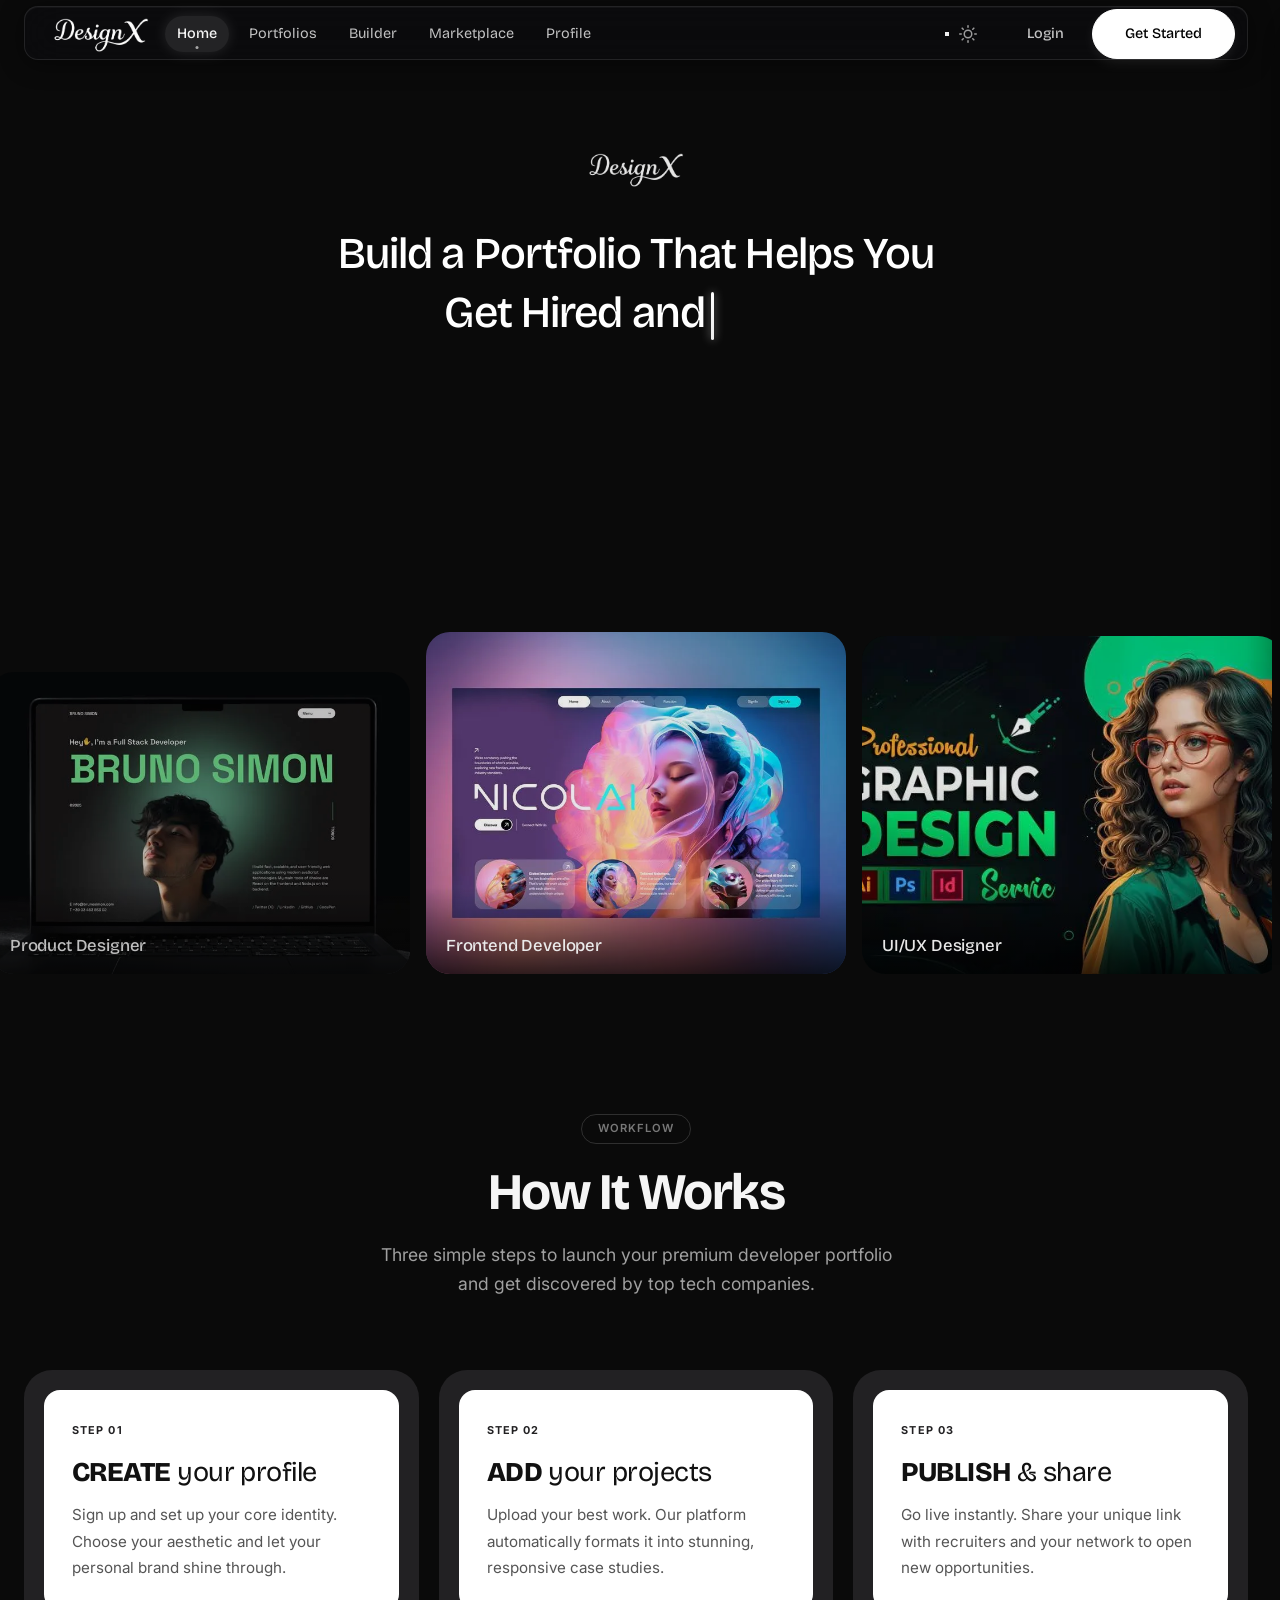
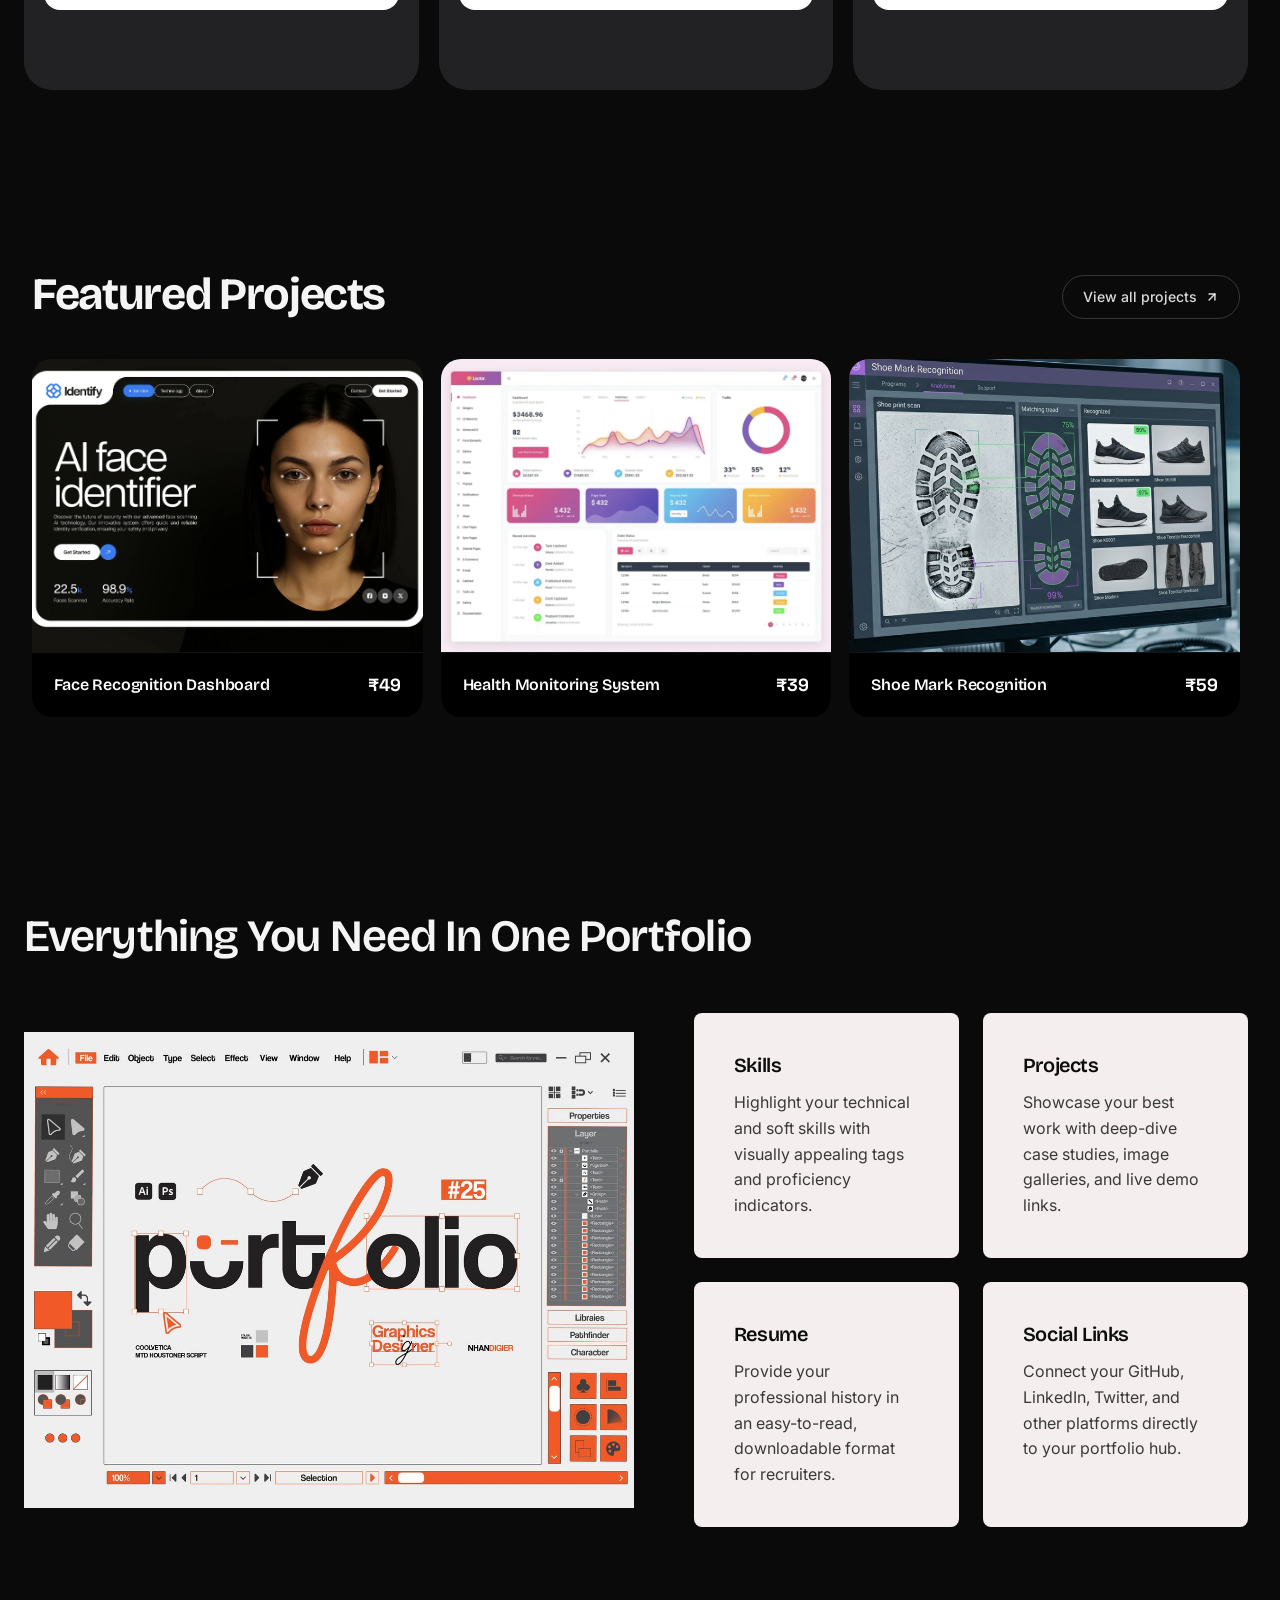
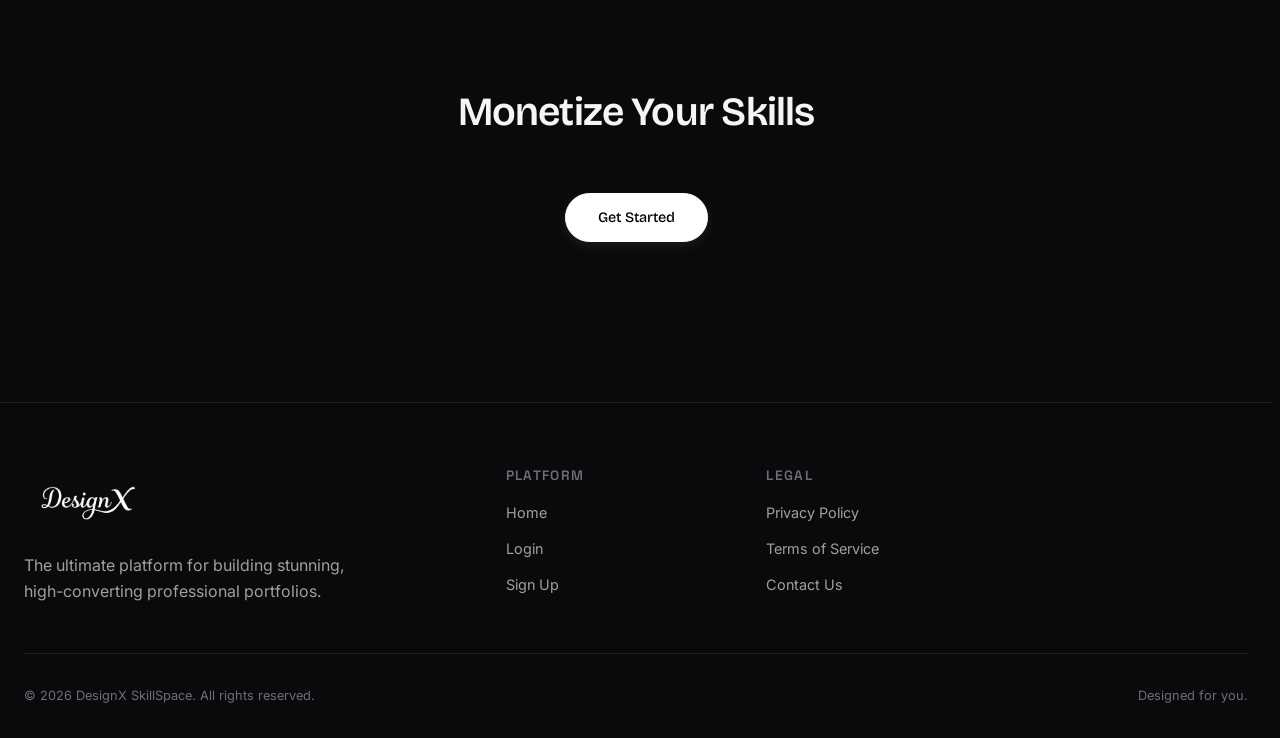
==== commit e9a8ce51: "corrected the add to cart functionality and the styling of drop down and delete button in the builde" ====
--- a/index.html
+++ b/index.html
@@ -126,38 +126,38 @@
                 <div class="marquee-track" id="marquee-track">
                     <!-- Original Set -->
                     <div class="marquee-card">
-                        <img src="assets/infi1.jpg" alt="Frontend Developer">
+                        <img src="assets/infi1.webp" alt="Frontend Developer">
                         <div class="marquee-overlay">
                             <h3 class="marquee-title">Frontend Developer</h3>
 
                         </div>
                     </div>
                     <div class="marquee-card">
-                        <img src="assets/infi2.jpg" alt="UI/UX Designer">
+                        <img src="assets/infi2.webp" alt="UI/UX Designer">
                         <div class="marquee-overlay">
                             <h3 class="marquee-title">UI/UX Designer</h3>
                         </div>
                     </div>
                     <div class="marquee-card">
-                        <img src="assets/infi3.jpg" alt="Student Portfolio">
+                        <img src="assets/infi3.webp" alt="Student Portfolio">
                         <div class="marquee-overlay">
                             <h3 class="marquee-title">Student Portfolio</h3>
                         </div>
                     </div>
                     <div class="marquee-card">
-                        <img src="assets/infi4.jpg" alt="Creative Developer">
+                        <img src="assets/infi4.webp" alt="Creative Developer">
                         <div class="marquee-overlay">
                             <h3 class="marquee-title">Creative Developer</h3>
                         </div>
                     </div>
                     <div class="marquee-card">
-                        <img src="assets/infi5.jpg" alt="Software Engineer">
+                        <img src="assets/infi5.webp" alt="Software Engineer">
                         <div class="marquee-overlay">
                             <h3 class="marquee-title">Software Engineer</h3>
                         </div>
                     </div>
                     <div class="marquee-card">
-                        <img src="assets/right.jpg" alt="Product Designer">
+                        <img src="assets/right.webp" alt="Product Designer">
                         <div class="marquee-overlay">
                             <h3 class="marquee-title">Product Designer</h3>
                             <!-- <span class="marquee-arrow">→</span> -->
@@ -165,38 +165,38 @@
                     </div>
                     <!-- Duplicate Set for Infinite Scroll -->
                     <div class="marquee-card">
-                        <img src="assets/infi6.jpg" alt="Frontend Developer">
+                        <img src="assets/infi6.webp" alt="Frontend Developer">
                         <div class="marquee-overlay">
                             <h3 class="marquee-title">Frontend Developer</h3>
                         </div>
                     </div>
                     <div class="marquee-card">
-                        <img src="assets/infi10.jpg" alt="UI/UX Designer">
+                        <img src="assets/infi10.webp" alt="UI/UX Designer">
                         <div class="marquee-overlay">
                             <h3 class="marquee-title">UI/UX Designer</h3>
                         </div>
                     </div>
                     <div class="marquee-card">
-                        <img src="assets/infi1.jpg" alt="Student Portfolio">
+                        <img src="assets/infi1.webp" alt="Student Portfolio">
                         <div class="marquee-overlay">
                             <h3 class="marquee-title">Student Portfolio</h3>
                             <!-- <span class="marquee-arrow">→</span -->
                         </div>
                     </div>
                     <div class="marquee-card">
-                        <img src="assets/right.jpg" alt="Creative Developer">
+                        <img src="assets/right.webp" alt="Creative Developer">
                         <div class="marquee-overlay">
                             <h3 class="marquee-title">Creative Developer</h3>
                         </div>
                     </div>
                     <div class="marquee-card">
-                        <img src="assets/infi7.jpg" alt="Software Engineer">
+                        <img src="assets/infi7.webp" alt="Software Engineer">
                         <div class="marquee-overlay">
                             <h3 class="marquee-title">Software Engineer</h3>
                         </div>
                     </div>
                     <div class="marquee-card">
-                        <img src="assets/infi5.jpg" alt="Product Designer">
+                        <img src="assets/infi5.webp" alt="Product Designer">
                         <div class="marquee-overlay">
                             <h3 class="marquee-title">Product Designer</h3>
                         </div>
@@ -311,7 +311,7 @@
                     <!-- Card 1 -->
                     <a href="marketplace.html" class="fp-card">
                         <div class="fp-img-wrap">
-                            <img src="assets/project1.png" alt="Face Recognition Dashboard" class="fp-img">
+                            <img src="assets/project1.webp" alt="Face Recognition Dashboard" class="fp-img">
                             <span class="fp-cat">AI · Vision</span>
                         </div>
                         <div class="fp-footer">
@@ -323,7 +323,7 @@
                     <!-- Card 2 -->
                     <a href="marketplace.html" class="fp-card">
                         <div class="fp-img-wrap">
-                            <img src="assets/project2.png" alt="Health Monitoring System" class="fp-img">
+                            <img src="assets/project2.webp" alt="Health Monitoring System" class="fp-img">
                             <span class="fp-cat">ML · Health</span>
                         </div>
                         <div class="fp-footer">
--- a/css/pages/home.css
+++ b/css/pages/home.css
@@ -1389,7 +1389,7 @@
 [data-theme="light"] .final-cta {
     position: relative;
 
-    /* background-image: url("assets/mon.jpg"); */
+    /* background-image: url("assets/mon.webp"); */
     background-color: #fcfcfc;
     background-size: contain;
     background-position: center;
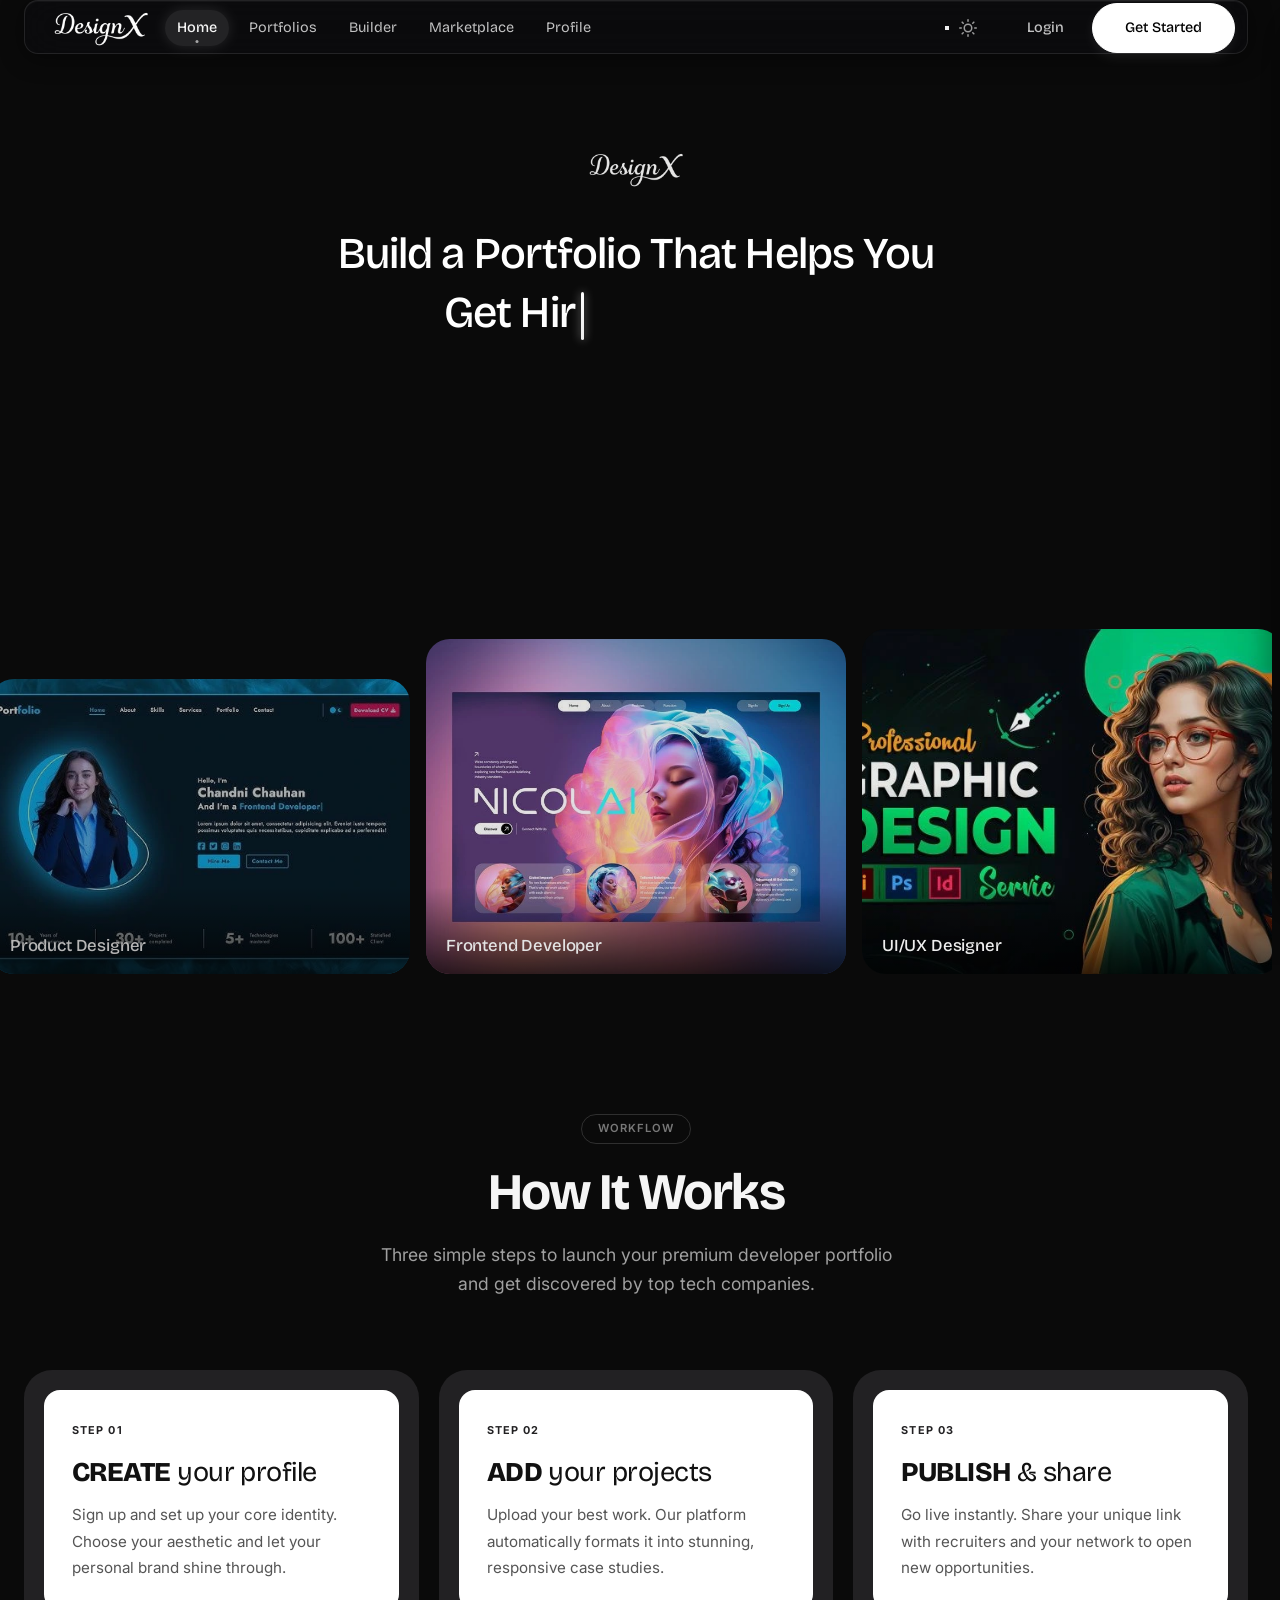
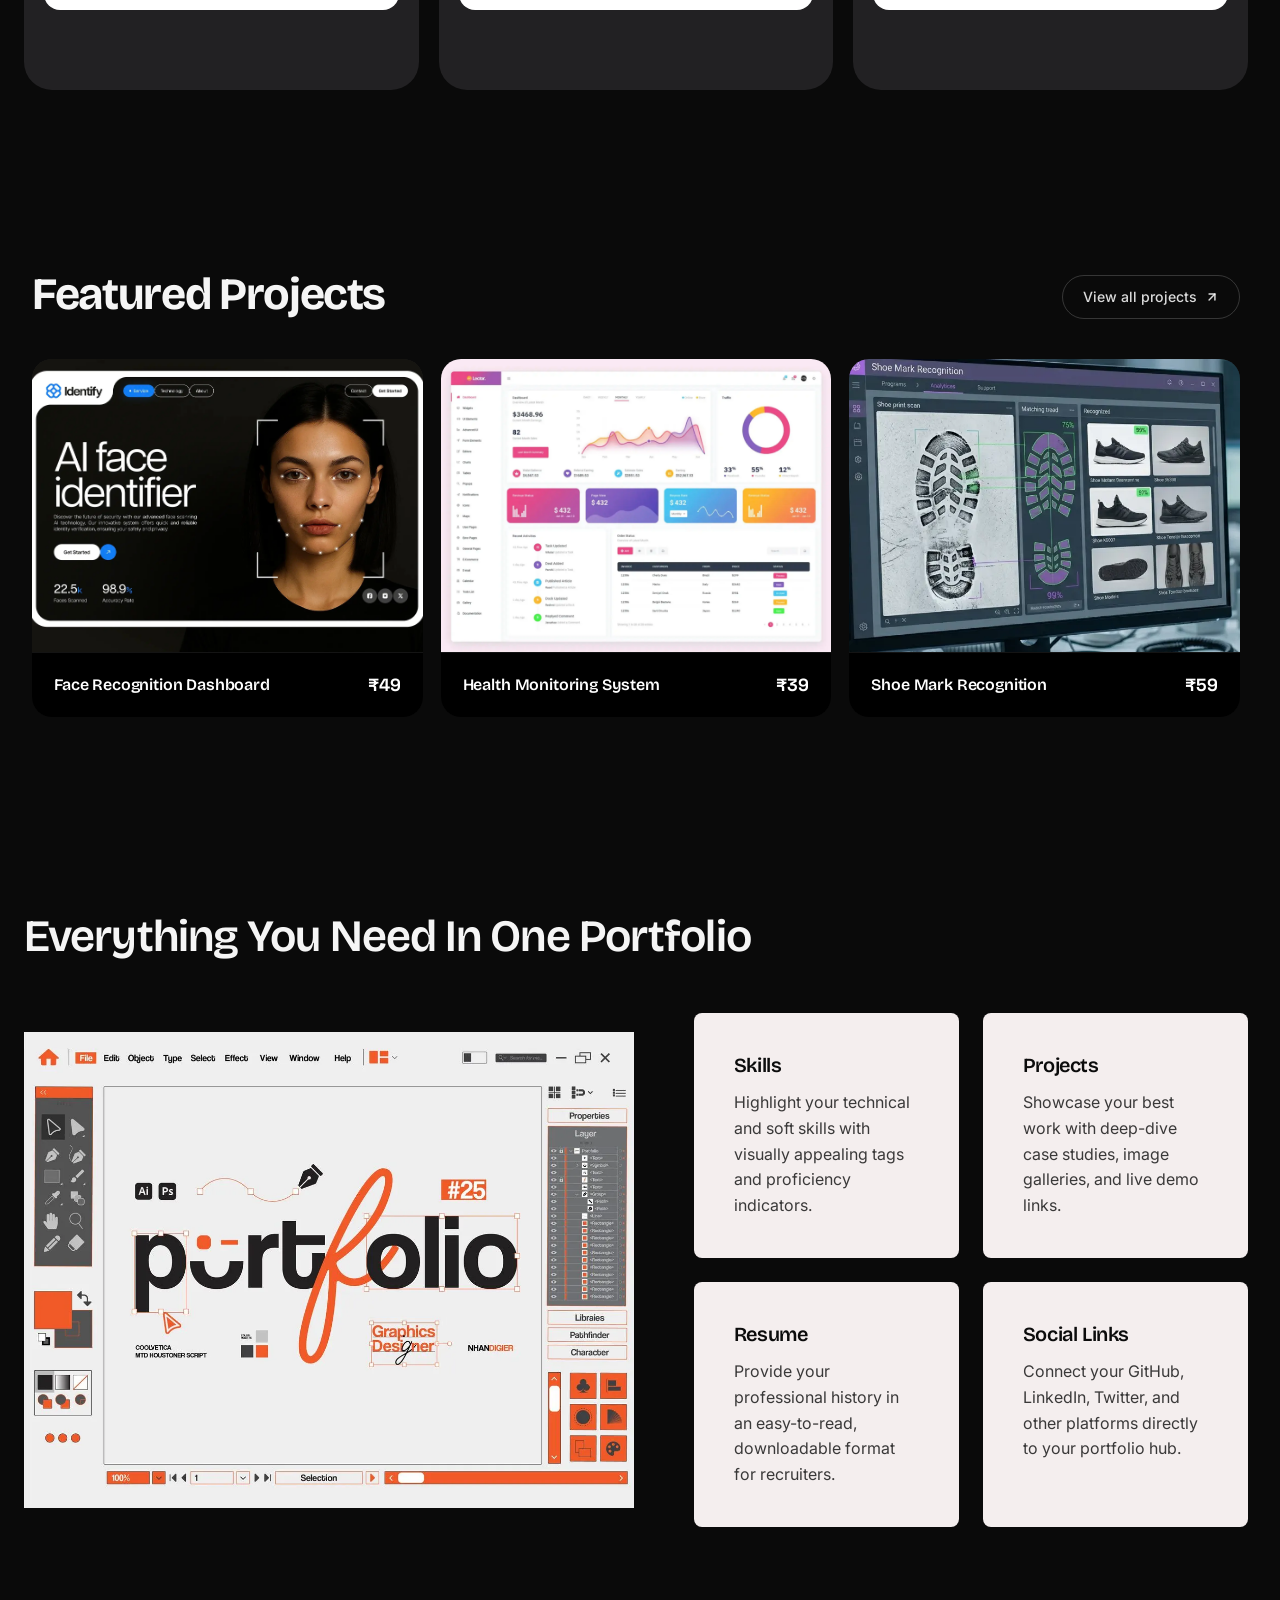
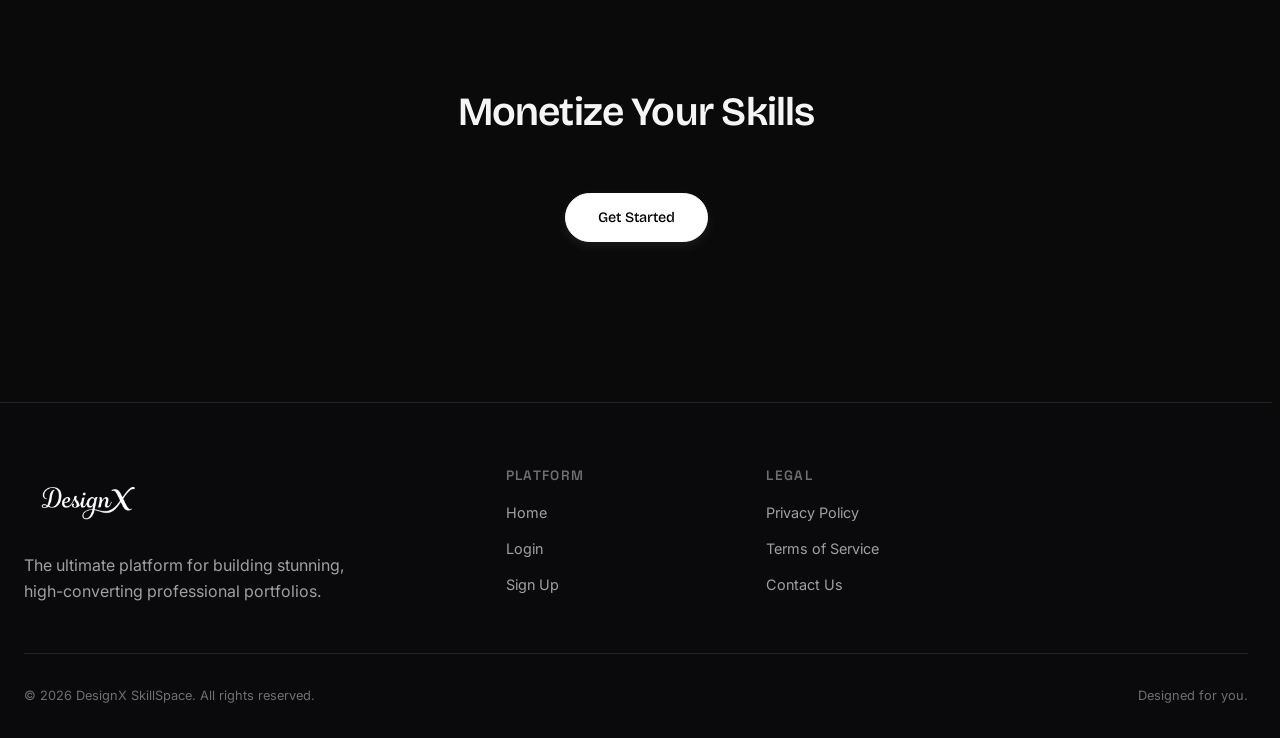
==== commit aa484bf6: "Updated showcase cards" ====
--- a/index.html
+++ b/index.html
@@ -2,221 +2,230 @@
 <html lang="en" data-theme="dark">
 
 <head>
-    <style id="fouc-preload">
-        * {
-            transition: none !important;
-        }
-    </style>
-    <!-- Immediate Theme Helper to prevent FOUC -->
-    <script>
-        (function () {
-            const savedTheme = localStorage.getItem('fpm_theme') || 'dark';
-            document.documentElement.setAttribute('data-theme', savedTheme);
-        })();
-    </script>
     <meta charset="UTF-8">
     <meta name="viewport" content="width=device-width, initial-scale=1.0">
     <title>Designex</title>
-
-    <!-- SEO Optimization -->
     <meta name="description"
         content="A next-generation immersive marketplace where developers, designers, and 3D creators showcase and trade futuristic UI components, mockups, and templates.">
-    <link rel="icon"
-        href="data:image/svg+xml,<svg xmlns=%22http://www.w3.org/2000/svg%22 viewBox=%220 0 100 100%22><circle cx=%2250%22 cy=%2250%22 r=%2240%22 fill=%22%2300f2fe%22/></svg>">
-
-    <!-- Google Typography -->
+    
+    <link rel="icon" href="data:image/svg+xml,<svg xmlns=%22http://www.w3.org/2000/svg%22 viewBox=%220 0 100 100%22><circle cx=%2250%22 cy=%2250%22 r=%2240%22 fill=%22%2300f2fe%22/></svg>">
+
+    <script>
+        (function () {
+            const t = localStorage.getItem('fpm_theme') || 'dark';
+            document.documentElement.setAttribute('data-theme', t);
+            
+            // Clean up the FOUC style once the DOM is safely constructed
+            document.addEventListener('DOMContentLoaded', function () {
+                const f = document.getElementById('fouc-preload');
+                if (f) f.remove();
+            });
+        })();
+    </script>
+    <style id="fouc-preload">*, *::before, *::after { transition: none !important; }</style>
+
     <link rel="preconnect" href="https://fonts.googleapis.com">
     <link rel="preconnect" href="https://fonts.gstatic.com" crossorigin>
-    <link
-        href="https://fonts.googleapis.com/css2?family=Inter:wght@300;400;500;600;700&family=Merriweather:ital,wght@0,300;0,400;1,300&family=Sora:wght@400;500;600;700;800&family=Space+Grotesk:wght@400;500;600;700&display=swap"
-        rel="stylesheet">
-    <link
-        href="https://fonts.googleapis.com/css2?family=Bricolage+Grotesque:opsz,wght@12..96,400;12..96,500;12..96,700;12..96,800&display=swap"
-        rel="stylesheet">
-
-    <!-- CSS Dependencies (Linked as independent files, no @import) -->
-    <link rel="stylesheet" href="css/variables.css">
-    <link rel="stylesheet" href="css/core.css">
+
+    <link rel="stylesheet" href="https://fonts.googleapis.com/css2?family=Inter:wght@300;400;500;600;700&display=swap">    <link rel="preload" as="image" href="assets/infi1.webp" fetchpriority="high">
+    <link rel="stylesheet" href="https://fonts.googleapis.com/css2?family=Bricolage+Grotesque:opsz,wght@12..96,200..800&family=Inter:wght@300;400;500;600;700&display=swap">
+
+    <!-- <link rel="stylesheet" href="css/variables.css"> -->
+    <!-- <link rel="stylesheet" href="css/core.css"> -->
     <link rel="stylesheet" href="css/utilities.css">
     <link rel="stylesheet" href="css/layout.css">
     <link rel="stylesheet" href="css/pages/home.css">
-    <link rel="stylesheet" href="css/particles.css">
-    <link rel="stylesheet" href="css/pages/sell.css">
-    <link rel="stylesheet" href="css/pages/shop.css">
-    <link rel="stylesheet" href="css/pages/dashboard.css">
-    <link rel="stylesheet" href="css/pages/profile.css">
+
+    <!-- <link rel="preload" as="style" href="css/particles.css" onload="this.onload=null;this.rel='stylesheet'"> -->
+    
     <link rel="stylesheet" href="css/mobile-responsive.css">
+
+    <noscript>
+        <!-- <link rel="stylesheet" href="css/particles.css"> -->
+    </noscript>
 </head>
-
 <body>
 
-    <!-- Scroll Progress Bar -->
     <div class="scroll-progress-container" id="scroll-tracker">
         <div class="scroll-progress-bar"></div>
     </div>
 
-    <!-- Dual Node Custom Lerped Cursor -->
     <div class="custom-cursor"></div>
     <div class="custom-cursor-dot"></div>
-
-    <!-- Page Transition Overlay Curtain -->
     <div class="page-transition-overlay active" id="page-curtain"></div>
 
-    <!-- Sticky Navbar -->
+    <!-- ── Navbar ── -->
     <nav class="navbar" id="app-nav">
         <div class="navbar-container">
             <a href="index.html" class="logo" id="nav-logo">
-                <img src="logo_black1.png" alt="DesignX Logo" style="height: 70px; " class="nav-logo-img light-logo">
-                <img src="logo_white1.png" alt="DesignX Logo" style="height: 70px; " class="nav-logo-img dark-logo">
+                <!--
+                    width/height = intrinsic image size (adjust to match your actual files).
+                    style="height:70px;width:auto" overrides the display size without CLS.
+                    fetchpriority="high" + decoding="sync" → browser paints logo on first frame.
+                -->
+                <img src="logo_black.webp"
+                     alt="DesignX Logo"
+                     width="200" height="70"
+                     style="height:70px;width:auto;"
+                     class="nav-logo-img light-logo"
+                     fetchpriority="high"
+                     decoding="sync">
+                <img src="logo_white.webp"
+                     alt="DesignX Logo"
+                     width="200" height="70"
+                     style="height:70px;width:auto;"
+                     class="nav-logo-img dark-logo"
+                     fetchpriority="high"
+                     decoding="sync">
             </a>
 
             <ul class="nav-menu">
-                <li><a href="index.html" class="nav-link active">Home</a></li>
-                <li><a href="showcase.html" class="nav-link">Portfolios</a></li>
-                <li><a href="portfolio.html" class="nav-link">Builder</a></li>
-                <li><a href="marketplace.html" class="nav-link">Marketplace</a></li>
-                <a href="profile.html" class="nav-link">Profile</a>
+                <li><a href="index.html"      class="nav-link active">Home</a></li>
+                <li><a href="showcase.html"   class="nav-link">Portfolios</a></li>
+                <li><a href="portfolio.html"  class="nav-link">Builder</a></li>
+                <li><a href="marketplace.html"class="nav-link">Marketplace</a></li>
+                <li><a href="profile.html"    class="nav-link">Profile</a></li>
             </ul>
 
             <div class="nav-actions">
-                <!-- Theme Toggle Button -->
-                <button class="nav-btn theme-toggle-btn" title="Toggle System Theme">
-                    <svg width="18" height="14" viewBox="0 0 24 24" fill="none" stroke="currentColor" stroke-width="2"
-                        stroke-linecap="round" stroke-linejoin="round">
-                        <circle cx="12" cy="12" r="5"></circle>
-                        <line x1="12" y1="1" x2="12" y2="3"></line>
-                        <line x1="12" y1="21" x2="12" y2="23"></line>
+                <button class="nav-btn theme-toggle-btn" title="Toggle System Theme" aria-label="Toggle theme">
+                    <svg width="18" height="18" viewBox="0 0 24 24" fill="none"
+                         stroke="currentColor" stroke-width="2"
+                         stroke-linecap="round" stroke-linejoin="round" aria-hidden="true">
+                        <circle cx="12" cy="12" r="5"/>
+                        <line x1="12" y1="1"  x2="12" y2="3"/>
+                        <line x1="12" y1="21" x2="12" y2="23"/>
+                        <line x1="4.22"  y1="4.22"  x2="5.64"  y2="5.64"/>
+                        <line x1="18.36" y1="18.36" x2="19.78" y2="19.78"/>
+                        <line x1="1"  y1="12" x2="3"  y2="12"/>
+                        <line x1="21" y1="12" x2="23" y2="12"/>
+                        <line x1="4.22"  y1="19.78" x2="5.64"  y2="18.36"/>
+                        <line x1="18.36" y1="5.64"  x2="19.78" y2="4.22"/>
                     </svg>
                 </button>
-
-                <a href="login.html" class="nav-link" style="margin-left: 12px; font-weight: 500;">Login</a>
-                <a href="signup.html" class="btn btn-hero-solid clickable"
-                    style="padding: 10px 20px; font-size: 0.9rem;">Get Started</a>
+                <a href="login.html"   class="nav-link"       style="margin-left:12px;font-weight:500;">Login</a>
+                <a href="signup.html"  class="btn btn-hero-solid clickable"
+                   style="padding:10px 20px;font-size:.9rem;">Get Started</a>
             </div>
         </div>
     </nav>
 
     <div id="app-content">
-        <!-- Cinematic Hero Section -->
-        <header class="hero-section" style="position: relative; overflow: hidden;">
-            <div id="particle-container"></div>
-            <!-- Removed Glow Mesh -->
+
+        <!-- ── Hero ── -->
+        <header class="hero-section" style="position:relative;overflow:hidden;">
+            <!-- <div id="particle-container"></div> -->
 
             <div class="container hero-centered">
                 <div class="hero-logo-badge">
-                    <img src="logo_black1.png" alt="Apex Logo style" class="hero-logo-img light-logo"
-                        style="height: 70px; ">
-                    <img src="logo_white1.png" alt="Apex Logo style" class="hero-logo-img dark-logo"
-                        style="height: 70px; ">
-                </div>
+                    <img src="logo_black.webp"
+                         alt=""
+                         width="200" height="70"
+                         style="height:70px;width:auto;"
+                         class="hero-logo-img light-logo"
+                         fetchpriority="high"
+                         decoding="sync"
+                         aria-hidden="true">
+                    <img src="logo_white.webp"
+                         alt=""
+                         width="200" height="70"
+                         style="height:70px;width:auto;"
+                         class="hero-logo-img dark-logo"
+                         fetchpriority="high"
+                         decoding="sync"
+                         aria-hidden="true">
+                </div>
+
                 <h1 class="hero-heading antigravity-hero" id="typewriter-hero">
-                    <span class="typewriter-text"></span><span class="hero-cursor-line"></span>
+                    <span class="typewriter-text"></span><span class="hero-cursor-line" aria-hidden="true"></span>
                 </h1>
 
                 <div class="hero-actions fade-in-up-delay-3">
-                    <a href="signup.html" class="btn btn-hero-solid clickable">Get Started</a>
+                    <a href="signup.html"   class="btn btn-hero-solid clickable">Get Started</a>
                     <a href="showcase.html" class="btn btn-hero-outline clickable">View Demo</a>
                 </div>
             </div>
         </header>
 
-        <!-- Infinite Scrolling Marquee Carousel -->
-        <section class="squarespace-marquee-section" id="marquee-section">
+        <!-- ── Marquee Carousel ── -->
+        <section class="squarespace-marquee-section" id="marquee-section" aria-label="Portfolio examples">
             <div class="marquee-track-container">
                 <div class="marquee-track" id="marquee-track">
-                    <!-- Original Set -->
-                    <div class="marquee-card">
-                        <img src="assets/infi1.webp" alt="Frontend Developer">
+
+                    <!--
+                        Card 1 — LCP candidate.
+                        NO loading="lazy" (eager by default).
+                        fetchpriority="high" + decoding="sync" matches the <link rel="preload"> in <head>.
+                    -->
+                    <div class="marquee-card">
+                        <img src="assets/infi1.webp"
+                             width="420" height="360"
+                             fetchpriority="high"
+                             decoding="sync"
+                             alt="Frontend Developer portfolio example">
                         <div class="marquee-overlay">
                             <h3 class="marquee-title">Frontend Developer</h3>
-
-                        </div>
-                    </div>
-                    <div class="marquee-card">
-                        <img src="assets/infi2.webp" alt="UI/UX Designer">
+                        </div>
+                    </div>
+
+                    <!-- Cards 2-6: lazy loaded, below-fold at page load -->
+                    <div class="marquee-card">
+                        <img src="assets/infi2.webp"
+                             width="420" height="360"
+                             loading="lazy" decoding="async"
+                             alt="UI/UX Designer portfolio example">
                         <div class="marquee-overlay">
                             <h3 class="marquee-title">UI/UX Designer</h3>
                         </div>
                     </div>
-                    <div class="marquee-card">
-                        <img src="assets/infi3.webp" alt="Student Portfolio">
+
+                    <div class="marquee-card">
+                        <img src="assets/infi3.webp"
+                             width="420" height="360"
+                             loading="lazy" decoding="async"
+                             alt="Student portfolio example">
                         <div class="marquee-overlay">
                             <h3 class="marquee-title">Student Portfolio</h3>
                         </div>
                     </div>
-                    <div class="marquee-card">
-                        <img src="assets/infi4.webp" alt="Creative Developer">
+
+                    <div class="marquee-card">
+                        <img src="assets/infi4.webp"
+                             width="420" height="360"
+                             loading="lazy" decoding="async"
+                             alt="Creative developer portfolio example">
                         <div class="marquee-overlay">
                             <h3 class="marquee-title">Creative Developer</h3>
                         </div>
                     </div>
-                    <div class="marquee-card">
-                        <img src="assets/infi5.webp" alt="Software Engineer">
+
+                    <div class="marquee-card">
+                        <img src="assets/infi5.webp"
+                             width="420" height="360"
+                             loading="lazy" decoding="async"
+                             alt="Software engineer portfolio example">
                         <div class="marquee-overlay">
                             <h3 class="marquee-title">Software Engineer</h3>
                         </div>
                     </div>
-                    <div class="marquee-card">
-                        <img src="assets/right.webp" alt="Product Designer">
+
+                    <div class="marquee-card">
+                        <img src="assets/infi6.webp"
+                             width="420" height="360"
+                             loading="lazy" decoding="async"
+                             alt="Product designer portfolio example">
                         <div class="marquee-overlay">
                             <h3 class="marquee-title">Product Designer</h3>
-                            <!-- <span class="marquee-arrow">→</span> -->
-                        </div>
-                    </div>
-                    <!-- Duplicate Set for Infinite Scroll -->
-                    <div class="marquee-card">
-                        <img src="assets/infi6.webp" alt="Frontend Developer">
-                        <div class="marquee-overlay">
-                            <h3 class="marquee-title">Frontend Developer</h3>
-                        </div>
-                    </div>
-                    <div class="marquee-card">
-                        <img src="assets/infi10.webp" alt="UI/UX Designer">
-                        <div class="marquee-overlay">
-                            <h3 class="marquee-title">UI/UX Designer</h3>
-                        </div>
-                    </div>
-                    <div class="marquee-card">
-                        <img src="assets/infi1.webp" alt="Student Portfolio">
-                        <div class="marquee-overlay">
-                            <h3 class="marquee-title">Student Portfolio</h3>
-                            <!-- <span class="marquee-arrow">→</span -->
-                        </div>
-                    </div>
-                    <div class="marquee-card">
-                        <img src="assets/right.webp" alt="Creative Developer">
-                        <div class="marquee-overlay">
-                            <h3 class="marquee-title">Creative Developer</h3>
-                        </div>
-                    </div>
-                    <div class="marquee-card">
-                        <img src="assets/infi7.webp" alt="Software Engineer">
-                        <div class="marquee-overlay">
-                            <h3 class="marquee-title">Software Engineer</h3>
-                        </div>
-                    </div>
-                    <div class="marquee-card">
-                        <img src="assets/infi5.webp" alt="Product Designer">
-                        <div class="marquee-overlay">
-                            <h3 class="marquee-title">Product Designer</h3>
-                        </div>
-                    </div>
-                </div>
-            </div>
-
+                        </div>
+                    </div>
+
+                </div>
+            </div>
         </section>
 
-        <!-- New Beautiful Section: How It Works -->
-        <!--
-            HOW IT WORKS — SECTION HTML
-            Link the stylesheet: <link rel="stylesheet" href="css/pages/how-it-works.css">
-            Drop this block where the old workflow-carousel section was in index.html.
-        -->
-
+        <!-- ── How It Works ── -->
         <section class="how-it-works-section" id="how-it-works">
             <div class="container">
-
-                <!-- Header -->
                 <div class="hiw-header">
                     <span class="hiw-eyebrow">Workflow</span>
                     <h2 class="hiw-heading">How It Works</h2>
@@ -225,93 +234,58 @@
                         and get discovered by top tech companies.
                     </p>
                 </div>
-
-                <!-- Card Grid -->
                 <div class="hiw-grid">
-
-                    <!-- Card 1 — Purple -->
                     <div class="hiw-card hiw-card--purple">
                         <div class="hiw-inner">
                             <span class="hiw-step">Step 01</span>
                             <h3 class="hiw-title"><strong>CREATE</strong> your profile</h3>
-                            <p class="hiw-desc">
-                                Sign up and set up your core identity. Choose your aesthetic
-                                and let your personal brand shine through.
-                            </p>
-                        </div>
-                    </div>
-
-                    <!-- Card 2 — Green -->
+                            <p class="hiw-desc">Sign up and set up your core identity. Choose your aesthetic
+                                and let your personal brand shine through.</p>
+                        </div>
+                    </div>
                     <div class="hiw-card hiw-card--green">
                         <div class="hiw-inner">
                             <span class="hiw-step">Step 02</span>
                             <h3 class="hiw-title"><strong>ADD</strong> your projects</h3>
-                            <p class="hiw-desc">
-                                Upload your best work. Our platform automatically formats
-                                it into stunning, responsive case studies.
-                            </p>
-                        </div>
-                    </div>
-
-                    <!-- Card 3 — Orange -->
+                            <p class="hiw-desc">Upload your best work. Our platform automatically formats
+                                it into stunning, responsive case studies.</p>
+                        </div>
+                    </div>
                     <div class="hiw-card hiw-card--orange">
                         <div class="hiw-inner">
                             <span class="hiw-step">Step 03</span>
                             <h3 class="hiw-title"><strong>PUBLISH</strong> &amp; share</h3>
-                            <p class="hiw-desc">
-                                Go live instantly. Share your unique link with recruiters
-                                and your network to open new opportunities.
-                            </p>
-
-                        </div>
-                    </div>
-
+                            <p class="hiw-desc">Go live instantly. Share your unique link with recruiters
+                                and your network to open new opportunities.</p>
+                        </div>
+                    </div>
                 </div>
             </div>
         </section>
 
-
-
-        <!-- Feature Carousel Section -->
-
-
-
-        <!--
-    FEATURED PROJECTS — SECTION HTML
-    ─────────────────────────────────────────────────────
-    1. Add to <head>:
-       <link rel="stylesheet" href="css/pages/featured-projects.css">
-
-    2. Replace your entire <section class="feature-carousel-section">
-       block with this section.
-
-    3. Move featured-projects.css into css/pages/ alongside home.css.
-    ─────────────────────────────────────────────────────
--->
-
+        <!-- ── Featured Projects ── -->
         <section class="featured-projects-section">
             <div class="featured-projects-container">
-
-                <!-- Header row -->
                 <div class="fp-header">
                     <h2 class="fp-heading">Featured Projects</h2>
                     <a href="marketplace.html" class="fp-view-all">
                         View all projects
-                        <svg width="14" height="14" viewBox="0 0 24 24" fill="none" stroke="currentColor"
-                            stroke-width="2.5" stroke-linecap="round" stroke-linejoin="round" aria-hidden="true">
-                            <line x1="7" y1="17" x2="17" y2="7" />
-                            <polyline points="7 7 17 7 17 17" />
+                        <svg width="14" height="14" viewBox="0 0 24 24" fill="none"
+                             stroke="currentColor" stroke-width="2.5"
+                             stroke-linecap="round" stroke-linejoin="round" aria-hidden="true">
+                            <line x1="7" y1="17" x2="17" y2="7"/>
+                            <polyline points="7 7 17 7 17 17"/>
                         </svg>
                     </a>
                 </div>
-
-                <!-- Cards -->
                 <div class="fp-grid">
-
-                    <!-- Card 1 -->
                     <a href="marketplace.html" class="fp-card">
                         <div class="fp-img-wrap">
-                            <img src="assets/project1.webp" alt="Face Recognition Dashboard" class="fp-img">
+                            <img src="assets/project1.webp"
+                                 alt="Face Recognition Dashboard"
+                                 class="fp-img"
+                                 width="560" height="420"
+                                 loading="lazy" decoding="async">
                             <span class="fp-cat">AI · Vision</span>
                         </div>
                         <div class="fp-footer">
@@ -319,11 +293,13 @@
                             <span class="fp-price">₹49</span>
                         </div>
                     </a>
-
-                    <!-- Card 2 -->
                     <a href="marketplace.html" class="fp-card">
                         <div class="fp-img-wrap">
-                            <img src="assets/project2.webp" alt="Health Monitoring System" class="fp-img">
+                            <img src="assets/project2.webp"
+                                 alt="Health Monitoring System"
+                                 class="fp-img"
+                                 width="560" height="420"
+                                 loading="lazy" decoding="async">
                             <span class="fp-cat">ML · Health</span>
                         </div>
                         <div class="fp-footer">
@@ -331,11 +307,13 @@
                             <span class="fp-price">₹39</span>
                         </div>
                     </a>
-
-                    <!-- Card 3 -->
                     <a href="marketplace.html" class="fp-card">
                         <div class="fp-img-wrap">
-                            <img src="assets/project3.png" alt="Shoe Mark Recognition" class="fp-img">
+                            <img src="assets/project3.webp"
+                                 alt="Shoe Mark Recognition"
+                                 class="fp-img"
+                                 width="560" height="420"
+                                 loading="lazy" decoding="async">
                             <span class="fp-cat">Computer Vision</span>
                         </div>
                         <div class="fp-footer">
@@ -343,127 +321,119 @@
                             <span class="fp-price">₹59</span>
                         </div>
                     </a>
-
-                    <!--
-                                Add more cards here by duplicating the block above.
-                                The nth-child color cycle in the CSS handles accent colors
-                                automatically up to 6 cards.
-                            -->
-
                 </div>
             </div>
         </section>
-        <!-- New Section: Everything You Need In One Portfolio -->
-        <section class="section" id="everything-you-need" ">
-                    <div class=" container">
-            <div style="margin-bottom:48px;">
-                <h2 style="font-size:2.8rem; margin-top:12px; letter-spacing: -0.02em; ">Everything You Need
-                    In One
-                    Portfolio</h2>
-            </div>
-            <div class="everything-layout">
-
-                <div class="portfolio-preview">
-
-                    <img src="assets/right2.jpg" class="preview-main">
-
-                    <!-- <img src="assets/2.webp" class="preview-top"> -->
-
-                    <!-- <img src="assets/3.webp" class="preview-bottom"> -->
-
-                </div>
-
-                <div class="features-side">
-
-                    <div class="grid grid-2" style="gap: 24px;">
-                        <div class="premium-feature-card">
-                            <h3 class="premium-feature-title">Skills</h3>
-                            <p class="premium-feature-desc">Highlight your technical and soft skills with
-                                visually
-                                appealing tags and proficiency indicators.</p>
-                        </div>
-                        <div class="premium-feature-card">
-                            <h3 class="premium-feature-title">Projects</h3>
-                            <p class="premium-feature-desc">Showcase your best work with deep-dive case
-                                studies,
-                                image galleries, and live demo links.</p>
-                        </div>
-                        <div class="premium-feature-card">
-                            <h3 class="premium-feature-title">Resume</h3>
-                            <p class="premium-feature-desc">Provide your professional history in an
-                                easy-to-read,
-                                downloadable format for recruiters.</p>
-                        </div>
-                        <div class="premium-feature-card">
-                            <h3 class="premium-feature-title">Social Links</h3>
-                            <p class="premium-feature-desc">Connect your GitHub, LinkedIn, Twitter, and
-                                other
-                                platforms directly to your portfolio hub.</p>
-                        </div>
-                    </div>
-
-                </div>
-
-            </div>
-
-    </div>
-    </section>
-
-
-    <!-- Final CTA -->
-    <section class="section final-cta">
-        <div class="container hero-centered">
-            <h2 style="font-size:2.5rem; margin-bottom:24px;">
-                Monetize Your Skills
-            </h2>
-
-            <a href="marketplace.html" class="btn btn-hero-solid clickable" style="padding:16px 32px;font-size:1.1rem;">
-                Get Started
-            </a>
-        </div>
-    </section>
-
-    <!-- Premium Footer -->
-    <footer class="footer">
-        <div class="container">
-            <div class="footer-grid">
-                <div class="footer-brand">
-                    <a href="index.html" class="logo">
-                        <img src="logo_black1.png" alt="Logo" style="height: 70px;" class="nav-logo-img light-logo">
-                        <img src="logo_white1.png" alt="Logo" style="height: 70px;" class="nav-logo-img dark-logo">
-                    </a>
-
-                    <p class="footer-desc">The ultimate platform for building stunning, high-converting professional portfolios.</p>
-                </div>
-                <div>
-                    <h4 class="footer-title">Platform</h4>
-                    <ul class="footer-links">
-                        <li><a href="index.html" class="footer-link">Home</a></li>
-                        <li><a href="login.html" class="footer-link">Login</a></li>
-                        <li><a href="signup.html" class="footer-link">Sign Up</a></li>
-                    </ul>
-                </div>
-                <div>
-                    <h4 class="footer-title">Legal</h4>
-                    <ul class="footer-links">
-                        <li><a href="#" class="footer-link">Privacy Policy</a></li>
-                        <li><a href="#" class="footer-link">Terms of Service</a></li>
-                        <li><a href="#" class="footer-link">Contact Us</a></li>
-                    </ul>
-                </div>
-            </div>
-
-            <div class="footer-bottom">
-                <span>© 2026 DesignX SkillSpace. All rights reserved.</span>
-                <span>Designed for you.</span>
-            </div>
-        </div>
-    </footer>
-    </div>
-
-    <!-- Main JavaScript Modules -->
-     <script src="js/mobile-nav.js"></script>
+
+        <!-- ── Everything You Need ── -->
+        <section class="section" id="everything-you-need">
+            <div class="container">
+                <div style="margin-bottom:48px;">
+                    <h2 style="font-size:2.8rem;margin-top:12px;letter-spacing:-0.02em;">
+                        Everything You Need In One Portfolio
+                    </h2>
+                </div>
+                <div class="everything-layout">
+                    <div class="portfolio-preview">
+                        <!--
+                            Replace 800/600 with your actual image dimensions.
+                            Explicit w/h prevents CLS while lazy loads.
+                        -->
+                        <img src="assets/right2.webp"
+                             class="preview-main"
+                             width="800" height="600"
+                             loading="lazy" decoding="async"
+                             alt="Portfolio preview screenshot">
+                    </div>
+                    <div class="features-side">
+                        <div class="grid grid-2" style="gap:24px;">
+                            <div class="premium-feature-card">
+                                <h3 class="premium-feature-title">Skills</h3>
+                                <p class="premium-feature-desc">Highlight your technical and soft skills with
+                                    visually appealing tags and proficiency indicators.</p>
+                            </div>
+                            <div class="premium-feature-card">
+                                <h3 class="premium-feature-title">Projects</h3>
+                                <p class="premium-feature-desc">Showcase your best work with deep-dive case
+                                    studies, image galleries, and live demo links.</p>
+                            </div>
+                            <div class="premium-feature-card">
+                                <h3 class="premium-feature-title">Resume</h3>
+                                <p class="premium-feature-desc">Provide your professional history in an
+                                    easy-to-read, downloadable format for recruiters.</p>
+                            </div>
+                            <div class="premium-feature-card">
+                                <h3 class="premium-feature-title">Social Links</h3>
+                                <p class="premium-feature-desc">Connect your GitHub, LinkedIn, Twitter, and
+                                    other platforms directly to your portfolio hub.</p>
+                            </div>
+                        </div>
+                    </div>
+                </div>
+            </div>
+        </section>
+
+        <!-- ── Final CTA ── -->
+        <section class="section final-cta">
+            <div class="container hero-centered">
+                <h2 style="font-size:2.5rem;margin-bottom:24px;">Monetize Your Skills</h2>
+                <a href="marketplace.html" class="btn btn-hero-solid clickable"
+                   style="padding:16px 32px;font-size:1.1rem;">Get Started</a>
+            </div>
+        </section>
+
+        <!-- ── Footer ── -->
+        <footer class="footer">
+            <div class="container">
+                <div class="footer-grid">
+                    <div class="footer-brand">
+                        <a href="index.html" class="logo">
+                            <!-- Footer logos: lazy is fine, they're well below fold -->
+                            <img src="logo_black.webp"
+                                 alt="DesignX"
+                                 width="200" height="70"
+                                 style="height:70px;width:auto;"
+                                 class="nav-logo-img light-logo"
+                                 loading="lazy" decoding="async">
+                            <img src="logo_white.webp"
+                                 alt="DesignX"
+                                 width="200" height="70"
+                                 style="height:70px;width:auto;"
+                                 class="nav-logo-img dark-logo"
+                                 loading="lazy" decoding="async">
+                        </a>
+                        <p class="footer-desc">The ultimate platform for building stunning,
+                            high-converting professional portfolios.</p>
+                    </div>
+                    <div>
+                        <h4 class="footer-title">Platform</h4>
+                        <ul class="footer-links">
+                            <li><a href="index.html"  class="footer-link">Home</a></li>
+                            <li><a href="login.html"  class="footer-link">Login</a></li>
+                            <li><a href="signup.html" class="footer-link">Sign Up</a></li>
+                        </ul>
+                    </div>
+                    <div>
+                        <h4 class="footer-title">Legal</h4>
+                        <ul class="footer-links">
+                            <li><a href="#" class="footer-link">Privacy Policy</a></li>
+                            <li><a href="#" class="footer-link">Terms of Service</a></li>
+                            <li><a href="#" class="footer-link">Contact Us</a></li>
+                        </ul>
+                    </div>
+                </div>
+                <div class="footer-bottom">
+                    <span>© 2026 DesignX SkillSpace. All rights reserved.</span>
+                    <span>Designed for you.</span>
+                </div>
+            </div>
+        </footer>
+
+    </div><!-- /#app-content -->
+
+    <!-- Scripts: defer blocks nothing, module is auto-deferred -->
+    <script src="js/mobile-nav.js" defer></script>
     <script type="module" src="js/index.js"></script>
+
 </body>
-
 </html>
--- a/css/utilities.css
+++ b/css/utilities.css
@@ -260,3 +260,14 @@
     color: var(--warning);
     border-color: rgba(255, 182, 0, 0.2);
 }
+
+/* --- High-performance Lazy Loaded Sections --- */
+.lazy-section, .spotlight-card, .featured-creators, .trending-projects {
+    opacity: 0;
+    transform: translateY(16px);
+    transition: opacity var(--transition-slow), transform var(--transition-slow);
+}
+.section-visible {
+    opacity: 1 !important;
+    transform: translateY(0) !important;
+}
--- a/css/layout.css
+++ b/css/layout.css
@@ -718,7 +718,7 @@
     }
 
     .nav-menu {
-        display: none; /* hide full nav links on mobile */
+        display: none !important; /* hide full nav links on mobile */
     }
 
     .nav-actions {
--- a/css/pages/home.css
+++ b/css/pages/home.css
@@ -1,3 +1,108 @@
+
+/* 
+   ==========================================================================
+   FUTURISTIC PORTFOLIO MARKETPLACE - DESIGN SYSTEM & VARIABLES
+   Inspirations: Apple, Stripe, Linear, Vercel, Framer, Nothing Tech
+   ========================================================================== 
+*/
+
+:root {
+    /* --- Modern Typography Scale (Google Fonts Loaded in HTML) --- */
+--font-sans: 'Inter', sans-serif;
+    
+    /* Updated: Ab aapke saare bade headings me Bricolage Grotesque dikhega */
+    --font-display: 'Bricolage Grotesque', sans-serif;
+    
+    --font-mono: 'Space Grotesk', monospace;
+    --font-serif: 'Merriweather', Georgia, serif;
+
+    /* --- Default Dark Theme Tokens (Sleek, High-contrast, Cinematic) --- */
+    --bg-base: #030303;
+    --bg-surface: #0a0a0c;
+    --bg-card: rgba(14, 14, 18, 0.45);
+    --bg-card-hover: rgba(20, 20, 26, 0.7);
+
+    --border-color: rgba(255, 255, 255, 0.06);
+    --border-color-hover: rgba(255, 255, 255, 0.12);
+
+    --text-primary: #ffffff;
+    --text-secondary: #a1a1a6;
+    --text-muted: #6e6e73;
+
+    --primary: #ffffff;
+    --primary-rgb: 255, 255, 255;
+    --accent: #eaeaea;
+    --accent-rgb: 234, 234, 234;
+    --warning: #f5a623;
+    --success: #171717;
+    /* Monochromatic */
+    --danger: #e3342f;
+
+    /* Shadows */
+    --shadow-sm: 0 2px 8px rgba(0, 0, 0, 0.4);
+    --shadow-md: 0 8px 30px rgba(0, 0, 0, 0.5);
+    --shadow-lg: 0 16px 40px rgba(0, 0, 0, 0.6);
+    --glow-primary: none;
+    --glow-accent: none;
+    --glow-card-hover: none;
+
+    /* Glassmorphism */
+    --glass-blur: blur(24px);
+    --glass-bg: rgba(14, 14, 18, 0.6);
+    --glass-border: rgba(255, 255, 255, 0.08);
+
+    /* Layout & Structure */
+    --header-height: 52px;
+    --dock-height: 64px;
+    --sidebar-width: 260px;
+    --max-width: 1440px;
+
+    /* Timings & Transitions */
+    --ease-standard: cubic-bezier(0.25, 0.8, 0.25, 1);
+    --transition-fast: 0.15s var(--ease-standard);
+    --transition-normal: 0.3s var(--ease-standard);
+    --transition-slow: 0.6s var(--ease-standard);
+
+    /* Hover Glow Offset variables (driven dynamically by JS spotlight) */
+    --mouse-x: 50%;
+    --mouse-y: 50%;
+}
+
+/* --- Light Theme Overwrite (Apple-like Pure Minimalist Aesthetic) --- */
+[data-theme="light"] {
+    --bg-base: #fafafa;
+    --bg-surface: #ffffff;
+    --bg-card: rgba(255, 255, 255, 0.7);
+    --bg-card-hover: rgba(245, 245, 247, 0.9);
+
+    --border-color: rgba(0, 0, 0, 0.06);
+    --border-color-hover: rgba(0, 0, 0, 0.12);
+
+    --text-primary: #000000;
+    --text-secondary: #6e6e73;
+    --text-muted: #a1a1a6;
+
+    --primary: #000000;
+    --primary-rgb: 0, 0, 0;
+    --accent: #1d1d1f;
+    --accent-rgb: 29, 29, 31;
+    --warning: #f5a623;
+    --success: #f5f5f7;
+    --danger: #d92d20;
+
+    /* Shadows */
+    --shadow-sm: 0 1px 4px rgba(0, 0, 0, 0.04);
+    --shadow-md: 0 8px 24px rgba(0, 0, 0, 0.06);
+    --shadow-lg: 0 16px 36px rgba(0, 0, 0, 0.08);
+    --glow-primary: none;
+    --glow-accent: none;
+    --glow-card-hover: none;
+
+    /* Glassmorphism */
+    --glass-blur: blur(24px);
+    --glass-bg: rgba(255, 255, 255, 0.8);
+    --glass-border: rgba(0, 0, 0, 0.08);
+}
 /*
    ==========================================================================
    FUTURISTIC PORTFOLIO MARKETPLACE - HOME PAGE STYLES
@@ -5,10 +110,253 @@
 */
 
 
+
+/*
+   ==========================================================================
+   FUTURISTIC PORTFOLIO MARKETPLACE - CORE STYLES & RESET
+   ==========================================================================
+*/
+
+* {
+    box-sizing: border-box;
+    margin: 0;
+    padding: 0;
+}
+
+html {
+    scroll-behavior: smooth;
+    font-size: 16px;
+    height: 100%;
+    -webkit-font-smoothing: antialiased;
+    -moz-osx-font-smoothing: grayscale;
+    scrollbar-gutter: stable;
+}
+
+body {
+    background-color: var(--bg-base);
+    color: var(--text-primary);
+    font-family: var(--font-sans);
+    min-height: 100%;
+    overflow-x: hidden;
+    transition: background-color var(--transition-normal), color var(--transition-normal);
+    line-height: 1.6;
+}
+
+/* --- Premium Custom Scrollbar --- */
+::-webkit-scrollbar {
+    width: 8px;
+    height: 8px;
+}
+
+::-webkit-scrollbar-track {
+    background: var(--bg-base);
+}
+
+::-webkit-scrollbar-thumb {
+    background: rgba(255, 255, 255, 0.1);
+    border-radius: 4px;
+    transition: background var(--transition-fast);
+}
+
+::-webkit-scrollbar-thumb:hover {
+    background: var(--primary);
+}
+
+/* --- Typography System --- */
+h1, h2, h3, h4, h5, h6 {
+    font-family: var(--font-display);
+    font-weight: 600;
+    line-height: 1.25;
+    letter-spacing: -0.02em;
+    color: var(--text-primary);
+}
+
+p {
+    color: var(--text-secondary);
+    font-weight: 400;
+}
+
+a {
+    color: inherit;
+    text-decoration: none;
+    transition: color var(--transition-fast);
+}
+
+img {
+    max-width: 100%;
+    height: auto;
+    display: block;
+}
+
+/* --- Custom Futuristic Cursor --- */
+.custom-cursor, .custom-cursor-dot {
+    display: none !important;
+}
+
+/* --- SPA Page Transitions System --- */
+#app-content {
+    opacity: 1;
+    transform: translateY(0);
+    transition: opacity 0.22s ease, transform 0.22s cubic-bezier(0.16, 1, 0.3, 1);
+}
+
+#app-content.spa-fade-out {
+    opacity: 0;
+    transform: translateY(12px);
+}
+
+.page-transition-overlay {
+    display: none !important;
+}
+
+/* --- Centered Toast Notifications Drawer --- */
+.toast-container {
+    position: fixed;
+    bottom: 96px;
+    right: 24px;
+    z-index: 999;
+    display: flex;
+    flex-direction: column;
+    gap: 12px;
+    pointer-events: none;
+}
+
+.toast {
+    background: var(--glass-bg);
+    backdrop-filter: var(--glass-blur);
+    -webkit-backdrop-filter: var(--glass-blur);
+    border: 1px solid var(--glass-border);
+    border-radius: 12px;
+    padding: 14px 20px;
+    color: var(--text-primary);
+    box-shadow: var(--shadow-lg);
+    display: flex;
+    align-items: center;
+    gap: 12px;
+    pointer-events: auto;
+    font-size: 0.9rem;
+    min-width: 280px;
+    max-width: 380px;
+    transform: translateX(120%);
+    opacity: 0;
+    transition: transform var(--transition-normal), opacity var(--transition-normal);
+}
+
+.toast.show {
+    transform: translateX(0);
+    opacity: 1;
+}
+
+.toast-icon {
+    display: flex;
+    align-items: center;
+    justify-content: center;
+    width: 24px;
+    height: 24px;
+    border-radius: 50%;
+    font-size: 0.8rem;
+    font-weight: bold;
+}
+
+.toast-success .toast-icon {
+    background: rgba(0, 230, 118, 0.15);
+    color: var(--success);
+}
+
+.toast-info .toast-icon {
+    background: rgba(0, 242, 254, 0.15);
+    color: var(--primary);
+}
+
+.toast-warning .toast-icon {
+    background: rgba(255, 182, 0, 0.15);
+    color: var(--warning);
+}
+
+.toast-danger .toast-icon {
+    background: rgba(255, 23, 68, 0.15);
+    color: var(--danger);
+}
+
+/* --- Reusable Skeleton Loader System --- */
+.skeleton {
+    background: linear-gradient(90deg, 
+        rgba(255, 255, 255, 0.03) 25%, 
+        rgba(255, 255, 255, 0.08) 50%, 
+        rgba(255, 255, 255, 0.03) 75%
+    );
+    background-size: 200% 100%;
+    animation: skeleton-shimmer 1.6s infinite linear;
+    border-radius: 4px;
+    display: inline-block;
+    width: 100%;
+}
+
+[data-theme="light"] .skeleton {
+    background: linear-gradient(90deg, 
+        rgba(0, 0, 0, 0.03) 25%, 
+        rgba(0, 0, 0, 0.06) 50%, 
+        rgba(0, 0, 0, 0.03) 75%
+    );
+    background-size: 200% 100%;
+}
+
+@keyframes skeleton-shimmer {
+    0% {
+        background-position: 200% 0;
+    }
+    100% {
+        background-position: -200% 0;
+    }
+}
+
+/* --- Scroll Progress Bar Indicator --- */
+.scroll-progress-container {
+    position: fixed;
+    top: 0;
+    left: 0;
+    width: 100%;
+    height: 3px;
+    z-index: 1001;
+    background: transparent;
+    pointer-events: none;
+}
+
+.scroll-progress-bar {
+    height: 100%;
+    width: 0%;
+    background: linear-gradient(90deg, var(--primary), var(--accent));
+    transition: width 0.1s ease-out;
+}
+
+/* --- Global Browser Pointer Restore Safeguard --- */
+*, *::before, *::after {
+    cursor: cursor !important;
+}
+
+a, button, select, input, textarea, [role="button"], .clickable, .btn, .dock-item, .sidebar-link, .nav-btn, .theme-toggle-btn {
+    cursor: pointer !important;
+}
+
+/* --- Theme-based Logo Toggles --- */
+[data-theme="dark"] .light-logo {
+    display: none !important;
+}
+[data-theme="dark"] .dark-logo {
+    display: block !important;
+}
+[data-theme="light"] .light-logo {
+    display: block !important;
+}
+[data-theme="light"] .dark-logo {
+    display: none !important;
+}
+
+
 /* ---- NAVBAR ---- */
 .navbar {
     position: sticky;
-    top: 6px;
+    top: 0;
     z-index: 200;
     width: calc(100% - 48px);
     max-width: 1300px;
@@ -113,15 +461,17 @@
 
 
 
-.nav-menu {
-    display: flex;
-    align-items: center;
-    gap: 8px;
-    /* reduced from 32px — matches Creato's tight spacing */
-    margin: 0;
-    padding: 0;
-    list-style: none;
-    flex: 1;
+@media (min-width: 901px) {
+    .nav-menu {
+        display: flex;
+        align-items: center;
+        gap: 8px;
+        /* reduced from 32px — matches Creato's tight spacing */
+        margin: 0;
+        padding: 0;
+        list-style: none;
+        flex: 1;
+    }
 }
 
 .nav-actions {
@@ -251,6 +601,7 @@
     text-align: center;
     margin: 0 auto;
     max-width: 800px;
+    min-height: 119px;
     transition: color var(--transition-normal);
 }
 
@@ -288,15 +639,6 @@
 }
 
 
-@keyframes cursor-blink {
-    0% {
-        opacity: 0.25;
-    }
-
-    100% {
-        opacity: 1;
-    }
-}
 
 /* Subtitle and button reveals with transform + opacity transitions */
 .fade-in-up-delay,
@@ -727,21 +1069,10 @@
     width: 100%;
     height: 460px;
     overflow: hidden;
-}
-
-.marquee-track {
-    position: absolute;
-    bottom: 0;
-    /* anchor to bottom */
-    left: 0;
-    height: 100%;
-    display: flex;
-    align-items: flex-end;
-    /* shared bottom baseline */
-    gap: 16px;
-    will-change: transform;
-}
-
+    background: transparent;
+}
+
+/* In home.css — marquee section */
 .marquee-card {
     position: relative;
     flex-shrink: 0;
@@ -749,7 +1080,29 @@
     overflow: hidden;
     background: #111;
     width: 420px;
-    /* height is driven by JS only */
+    height: 180px; /* ← minimum height BEFORE js runs, prevents CLS */
+    transform-origin: bottom center;
+    will-change: transform, opacity;
+    backface-visibility: hidden;
+}
+
+/* Hide cards until JS initialises to prevent flash */
+.marquee-track {
+    position: absolute;
+    bottom: 0;
+    left: 0;
+    height: 100%;
+    display: flex;
+    align-items: flex-end;
+    gap: 16px;
+    will-change: transform;
+    background: transparent;
+    opacity: 0; /* hidden until JS sets initial position */
+    transition: opacity 0.3s ease;
+}
+
+.marquee-track.ready {
+    opacity: 1;
 }
 
 .marquee-card img {
@@ -1389,7 +1742,7 @@
 [data-theme="light"] .final-cta {
     position: relative;
 
-    /* background-image: url("assets/mon.webp"); */
+    /* background-image: url("assets/mon.jpg"); */
     background-color: #fcfcfc;
     background-size: contain;
     background-position: center;
@@ -1408,6 +1761,7 @@
     .antigravity-hero {
         font-size: 28px !important;
         padding: 0 16px;
+        min-height: 76px;
     }
 
     .hero-subtitle {
@@ -1470,6 +1824,7 @@
 @media (max-width: 480px) {
     .antigravity-hero {
         font-size: 22px !important;
+        min-height: 60px;
     }
 
     .stats-grid {
--- a/css/mobile-responsive.css
+++ b/css/mobile-responsive.css
@@ -21,7 +21,7 @@
 
     /* Hide nav links on mobile — show hamburger instead */
     .nav-menu {
-        display: none;
+        display: none !important;
         position: absolute;
         top: calc(100% + 10px);
         left: 0;
@@ -44,7 +44,7 @@
     }
 
     .nav-menu.open {
-        display: flex;
+        display: flex !important;
     }
 
     .nav-menu li,
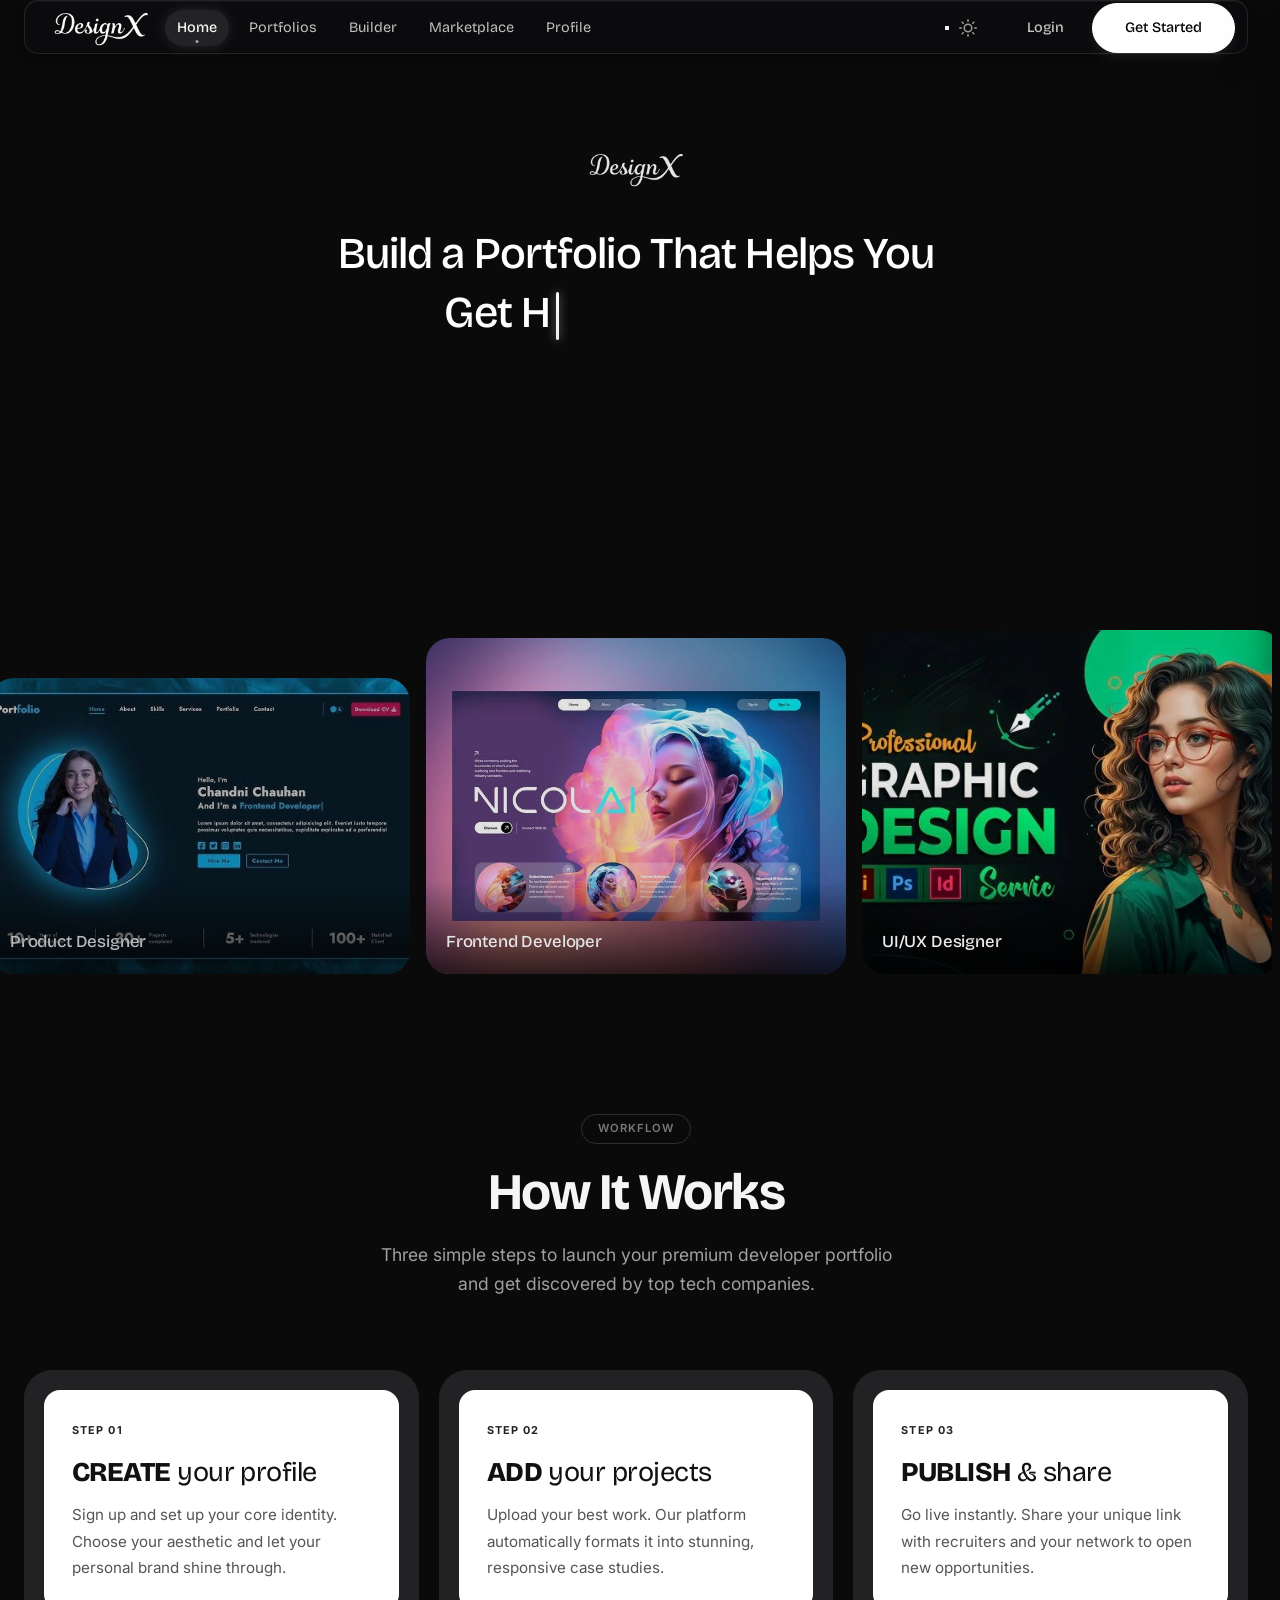
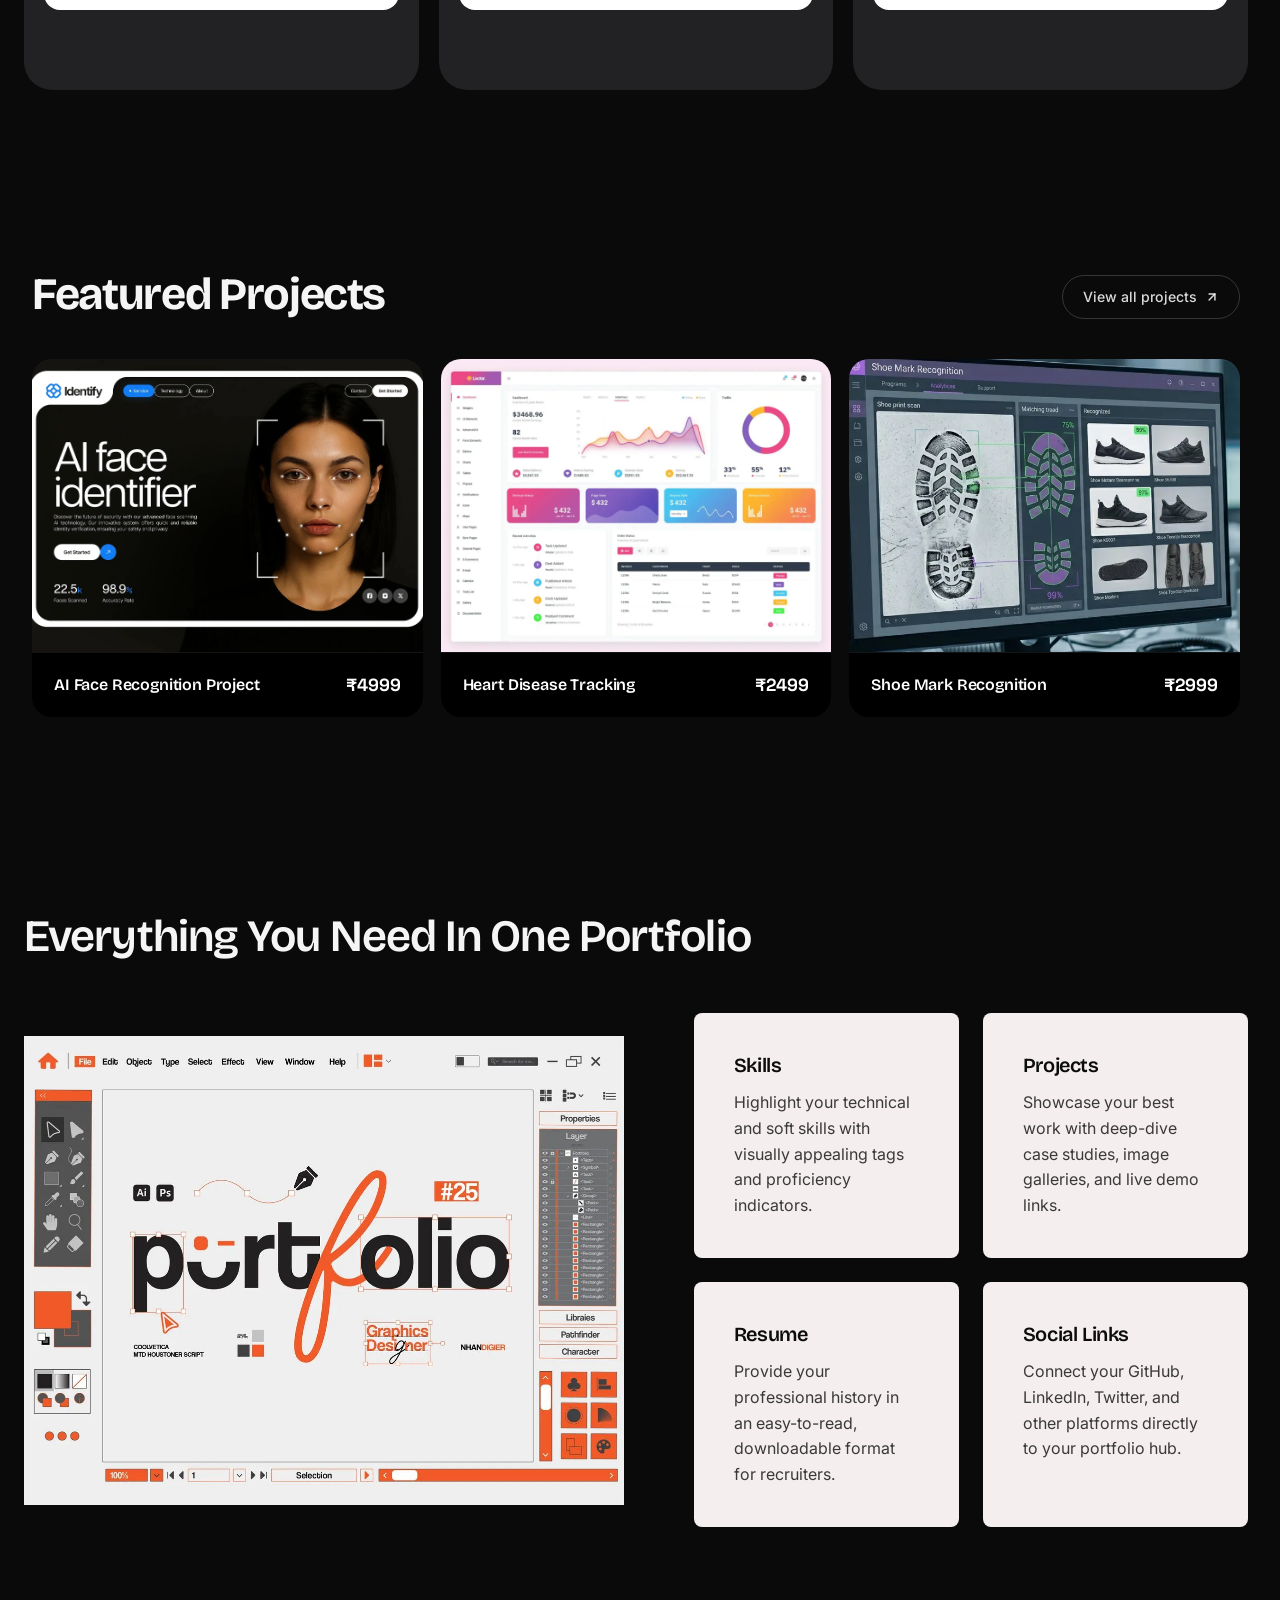
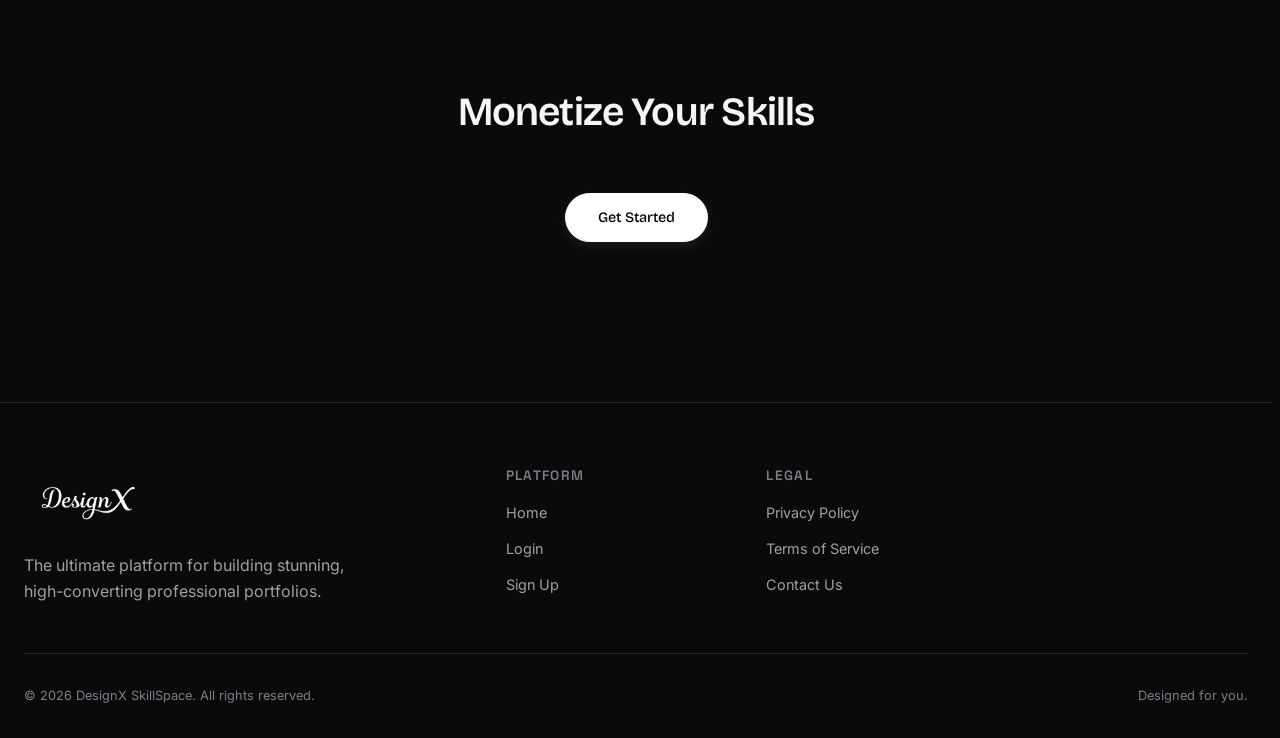
==== commit 917bd8a5: "Final changes done" ====
--- a/index.html
+++ b/index.html
@@ -27,7 +27,6 @@
     <link rel="preconnect" href="https://fonts.googleapis.com">
     <link rel="preconnect" href="https://fonts.gstatic.com" crossorigin>
 
-    <link rel="stylesheet" href="https://fonts.googleapis.com/css2?family=Inter:wght@300;400;500;600;700&display=swap">    <link rel="preload" as="image" href="assets/infi1.webp" fetchpriority="high">
     <link rel="stylesheet" href="https://fonts.googleapis.com/css2?family=Bricolage+Grotesque:opsz,wght@12..96,200..800&family=Inter:wght@300;400;500;600;700&display=swap">
 
     <!-- <link rel="stylesheet" href="css/variables.css"> -->
@@ -158,13 +157,12 @@
                         fetchpriority="high" + decoding="sync" matches the <link rel="preload"> in <head>.
                     -->
                     <div class="marquee-card">
-                        <img src="assets/infi1.webp"
-                             width="420" height="360"
-                             fetchpriority="high"
-                             decoding="sync"
+                        <img src="assets/infi1.webp" width="400" height="300"
+                             class="marquee-img"
+                             fetchpriority="high" decoding="sync"
                              alt="Frontend Developer portfolio example">
                         <div class="marquee-overlay">
-                            <h3 class="marquee-title">Frontend Developer</h3>
+                            <div class="marquee-title">Frontend Developer</div>
                         </div>
                     </div>
 
@@ -175,7 +173,7 @@
                              loading="lazy" decoding="async"
                              alt="UI/UX Designer portfolio example">
                         <div class="marquee-overlay">
-                            <h3 class="marquee-title">UI/UX Designer</h3>
+                            <div class="marquee-title">UI/UX Designer</div>
                         </div>
                     </div>
 
@@ -185,7 +183,7 @@
                              loading="lazy" decoding="async"
                              alt="Student portfolio example">
                         <div class="marquee-overlay">
-                            <h3 class="marquee-title">Student Portfolio</h3>
+                            <div class="marquee-title">Student Portfolio</div>
                         </div>
                     </div>
 
@@ -195,7 +193,7 @@
                              loading="lazy" decoding="async"
                              alt="Creative developer portfolio example">
                         <div class="marquee-overlay">
-                            <h3 class="marquee-title">Creative Developer</h3>
+                            <div class="marquee-title">Creative Developer</div>
                         </div>
                     </div>
 
@@ -205,7 +203,7 @@
                              loading="lazy" decoding="async"
                              alt="Software engineer portfolio example">
                         <div class="marquee-overlay">
-                            <h3 class="marquee-title">Software Engineer</h3>
+                            <div class="marquee-title">Software Engineer</div>
                         </div>
                     </div>
 
@@ -215,7 +213,7 @@
                              loading="lazy" decoding="async"
                              alt="Product designer portfolio example">
                         <div class="marquee-overlay">
-                            <h3 class="marquee-title">Product Designer</h3>
+                            <div class="marquee-title">Product Designer</div>
                         </div>
                     </div>
 
@@ -281,30 +279,24 @@
                 <div class="fp-grid">
                     <a href="marketplace.html" class="fp-card">
                         <div class="fp-img-wrap">
-                            <img src="assets/project1.webp"
-                                 alt="Face Recognition Dashboard"
-                                 class="fp-img"
-                                 width="560" height="420"
-                                 loading="lazy" decoding="async">
+                            <img src="assets/project1.webp" width="500" height="288" loading="lazy" alt="Face Recognition Dashboard UI mockup"
+                                class="fp-img">
                             <span class="fp-cat">AI · Vision</span>
                         </div>
                         <div class="fp-footer">
-                            <h3 class="fp-title">Face Recognition Dashboard</h3>
-                            <span class="fp-price">₹49</span>
+                            <h3 class="fp-title">AI Face Recognition Project</h3>
+                            <span class="fp-price">₹4999</span>
                         </div>
                     </a>
                     <a href="marketplace.html" class="fp-card">
                         <div class="fp-img-wrap">
-                            <img src="assets/project2.webp"
-                                 alt="Health Monitoring System"
-                                 class="fp-img"
-                                 width="560" height="420"
-                                 loading="lazy" decoding="async">
+                            <img src="assets/project2.webp" width="500" height="288" loading="lazy" alt="Health Monitoring System UI mockup"
+                                class="fp-img">
                             <span class="fp-cat">ML · Health</span>
                         </div>
                         <div class="fp-footer">
-                            <h3 class="fp-title">Health Monitoring System</h3>
-                            <span class="fp-price">₹39</span>
+                            <h3 class="fp-title">Heart Disease Tracking</h3>
+                            <span class="fp-price">₹2499</span>
                         </div>
                     </a>
                     <a href="marketplace.html" class="fp-card">
@@ -318,7 +310,7 @@
                         </div>
                         <div class="fp-footer">
                             <h3 class="fp-title">Shoe Mark Recognition</h3>
-                            <span class="fp-price">₹59</span>
+                            <span class="fp-price">₹2999</span>
                         </div>
                     </a>
                 </div>
@@ -339,11 +331,8 @@
                             Replace 800/600 with your actual image dimensions.
                             Explicit w/h prevents CLS while lazy loads.
                         -->
-                        <img src="assets/right2.webp"
-                             class="preview-main"
-                             width="800" height="600"
-                             loading="lazy" decoding="async"
-                             alt="Portfolio preview screenshot">
+                        <img src="assets/right2.webp" width="600" height="400" loading="lazy" alt="Premium Platform Features UI Illustration"
+                            class="premium-img">
                     </div>
                     <div class="features-side">
                         <div class="grid grid-2" style="gap:24px;">
@@ -389,24 +378,14 @@
                     <div class="footer-brand">
                         <a href="index.html" class="logo">
                             <!-- Footer logos: lazy is fine, they're well below fold -->
-                            <img src="logo_black.webp"
-                                 alt="DesignX"
-                                 width="200" height="70"
-                                 style="height:70px;width:auto;"
-                                 class="nav-logo-img light-logo"
-                                 loading="lazy" decoding="async">
-                            <img src="logo_white.webp"
-                                 alt="DesignX"
-                                 width="200" height="70"
-                                 style="height:70px;width:auto;"
-                                 class="nav-logo-img dark-logo"
-                                 loading="lazy" decoding="async">
+                            <img src="logo_black.webp" alt="Logo" width="200" height="70" loading="lazy" style="height: 70px;" class="nav-logo-img light-logo">
+                            <img src="logo_white.webp" alt="Logo" width="200" height="70" loading="lazy" style="height: 70px;" class="nav-logo-img dark-logo">
                         </a>
                         <p class="footer-desc">The ultimate platform for building stunning,
                             high-converting professional portfolios.</p>
                     </div>
                     <div>
-                        <h4 class="footer-title">Platform</h4>
+                        <h3 class="footer-title">Platform</h3>
                         <ul class="footer-links">
                             <li><a href="index.html"  class="footer-link">Home</a></li>
                             <li><a href="login.html"  class="footer-link">Login</a></li>
@@ -414,7 +393,7 @@
                         </ul>
                     </div>
                     <div>
-                        <h4 class="footer-title">Legal</h4>
+                        <h3 class="footer-title">Legal</h3>
                         <ul class="footer-links">
                             <li><a href="#" class="footer-link">Privacy Policy</a></li>
                             <li><a href="#" class="footer-link">Terms of Service</a></li>
--- a/css/variables.css
+++ b/css/variables.css
@@ -23,7 +23,7 @@
 
     --text-primary: #ffffff;
     --text-secondary: #a1a1a6;
-    --text-muted: #6e6e73;
+    --text-muted: #7d7d83;
 
     --primary: #ffffff;
     --primary-rgb: 255, 255, 255;
@@ -76,7 +76,7 @@
 
     --text-primary: #000000;
     --text-secondary: #6e6e73;
-    --text-muted: #a1a1a6;
+    --text-muted: #71717a;
 
     --primary: #000000;
     --primary-rgb: 0, 0, 0;
--- a/css/core.css
+++ b/css/core.css
@@ -27,6 +27,12 @@
     overflow-x: hidden;
     transition: background-color var(--transition-normal), color var(--transition-normal);
     line-height: 1.6;
+    animation: smoothLoadFade 0.5s ease forwards;
+}
+
+@keyframes smoothLoadFade {
+    from { opacity: 0; visibility: hidden; }
+    to { opacity: 1; visibility: visible; }
 }
 
 /* --- Premium Custom Scrollbar --- */
--- a/css/layout.css
+++ b/css/layout.css
@@ -168,7 +168,7 @@
 }
 
 /* Notification Badge */
-.notification-dot {
+/* .notification-dot {
     position: absolute;
     top: 6px;
     right: 6px;
@@ -177,7 +177,7 @@
     background: var(--danger);
     border-radius: 50%;
     box-shadow: 0 0 8px var(--danger);
-}
+} */
 
 /* --- Floating Bottom Action Dock Menu --- */
 .floating-dock-container {
@@ -718,7 +718,8 @@
     }
 
     .nav-menu {
-        display: none !important; /* hide full nav links on mobile */
+        display: none !important;
+        /* hide full nav links on mobile */
     }
 
     .nav-actions {
--- a/css/pages/home.css
+++ b/css/pages/home.css
@@ -1,4 +1,3 @@
-
 /* 
    ==========================================================================
    FUTURISTIC PORTFOLIO MARKETPLACE - DESIGN SYSTEM & VARIABLES
@@ -8,11 +7,11 @@
 
 :root {
     /* --- Modern Typography Scale (Google Fonts Loaded in HTML) --- */
---font-sans: 'Inter', sans-serif;
-    
+    --font-sans: 'Inter', sans-serif;
+
     /* Updated: Ab aapke saare bade headings me Bricolage Grotesque dikhega */
     --font-display: 'Bricolage Grotesque', sans-serif;
-    
+
     --font-mono: 'Space Grotesk', monospace;
     --font-serif: 'Merriweather', Georgia, serif;
 
@@ -103,6 +102,7 @@
     --glass-bg: rgba(255, 255, 255, 0.8);
     --glass-border: rgba(0, 0, 0, 0.08);
 }
+
 /*
    ==========================================================================
    FUTURISTIC PORTFOLIO MARKETPLACE - HOME PAGE STYLES
@@ -163,7 +163,12 @@
 }
 
 /* --- Typography System --- */
-h1, h2, h3, h4, h5, h6 {
+h1,
+h2,
+h3,
+h4,
+h5,
+h6 {
     font-family: var(--font-display);
     font-weight: 600;
     line-height: 1.25;
@@ -189,7 +194,8 @@
 }
 
 /* --- Custom Futuristic Cursor --- */
-.custom-cursor, .custom-cursor-dot {
+.custom-cursor,
+.custom-cursor-dot {
     display: none !important;
 }
 
@@ -280,11 +286,10 @@
 
 /* --- Reusable Skeleton Loader System --- */
 .skeleton {
-    background: linear-gradient(90deg, 
-        rgba(255, 255, 255, 0.03) 25%, 
-        rgba(255, 255, 255, 0.08) 50%, 
-        rgba(255, 255, 255, 0.03) 75%
-    );
+    background: linear-gradient(90deg,
+            rgba(255, 255, 255, 0.03) 25%,
+            rgba(255, 255, 255, 0.08) 50%,
+            rgba(255, 255, 255, 0.03) 75%);
     background-size: 200% 100%;
     animation: skeleton-shimmer 1.6s infinite linear;
     border-radius: 4px;
@@ -293,11 +298,10 @@
 }
 
 [data-theme="light"] .skeleton {
-    background: linear-gradient(90deg, 
-        rgba(0, 0, 0, 0.03) 25%, 
-        rgba(0, 0, 0, 0.06) 50%, 
-        rgba(0, 0, 0, 0.03) 75%
-    );
+    background: linear-gradient(90deg,
+            rgba(0, 0, 0, 0.03) 25%,
+            rgba(0, 0, 0, 0.06) 50%,
+            rgba(0, 0, 0, 0.03) 75%);
     background-size: 200% 100%;
 }
 
@@ -305,6 +309,7 @@
     0% {
         background-position: 200% 0;
     }
+
     100% {
         background-position: -200% 0;
     }
@@ -330,11 +335,24 @@
 }
 
 /* --- Global Browser Pointer Restore Safeguard --- */
-*, *::before, *::after {
+*,
+*::before,
+*::after {
     cursor: cursor !important;
 }
 
-a, button, select, input, textarea, [role="button"], .clickable, .btn, .dock-item, .sidebar-link, .nav-btn, .theme-toggle-btn {
+a,
+button,
+select,
+input,
+textarea,
+[role="button"],
+.clickable,
+.btn,
+.dock-item,
+.sidebar-link,
+.nav-btn,
+.theme-toggle-btn {
     cursor: pointer !important;
 }
 
@@ -342,12 +360,15 @@
 [data-theme="dark"] .light-logo {
     display: none !important;
 }
+
 [data-theme="dark"] .dark-logo {
     display: block !important;
 }
+
 [data-theme="light"] .light-logo {
     display: block !important;
 }
+
 [data-theme="light"] .dark-logo {
     display: none !important;
 }
@@ -393,7 +414,7 @@
     backdrop-filter: blur(20px) saturate(160%) !important;
     -webkit-backdrop-filter: blur(40px) saturate(160%) !important;
     border-color: rgba(255, 255, 255, 0.08) !important;
-    top: 12px !important;
+    top: 6px !important;
 }
 
 [data-theme="light"] .navbar.scrolled {
@@ -1078,9 +1099,11 @@
     flex-shrink: 0;
     border-radius: 24px;
     overflow: hidden;
-    background: #111;
+    background: var(--bg-card);
+    transform: translateZ(0);
     width: 420px;
-    height: 180px; /* ← minimum height BEFORE js runs, prevents CLS */
+    height: 180px;
+    /* ← minimum height BEFORE js runs, prevents CLS */
     transform-origin: bottom center;
     will-change: transform, opacity;
     backface-visibility: hidden;
@@ -1095,9 +1118,10 @@
     display: flex;
     align-items: flex-end;
     gap: 16px;
-    will-change: transform;
+    transform: translateZ(0);
     background: transparent;
-    opacity: 0; /* hidden until JS sets initial position */
+    opacity: 0;
+    /* hidden until JS sets initial position */
     transition: opacity 0.3s ease;
 }
 
@@ -1237,7 +1261,7 @@
 }
 
 .hiw-card--green {
-    background:  #222123;
+    background: #222123;
 }
 
 .hiw-card--orange {
@@ -1266,11 +1290,11 @@
 }
 
 .hiw-card--purple .hiw-step {
-    color:  #222123
+    color: #222123
 }
 
 .hiw-card--green .hiw-step {
-    color:  #222123
+    color: #222123
 }
 
 .hiw-card--orange .hiw-step {
@@ -1742,7 +1766,7 @@
 [data-theme="light"] .final-cta {
     position: relative;
 
-    /* background-image: url("assets/mon.jpg"); */
+    /* background-image: url("assets/mon.webp"); */
     background-color: #fcfcfc;
     background-size: contain;
     background-position: center;
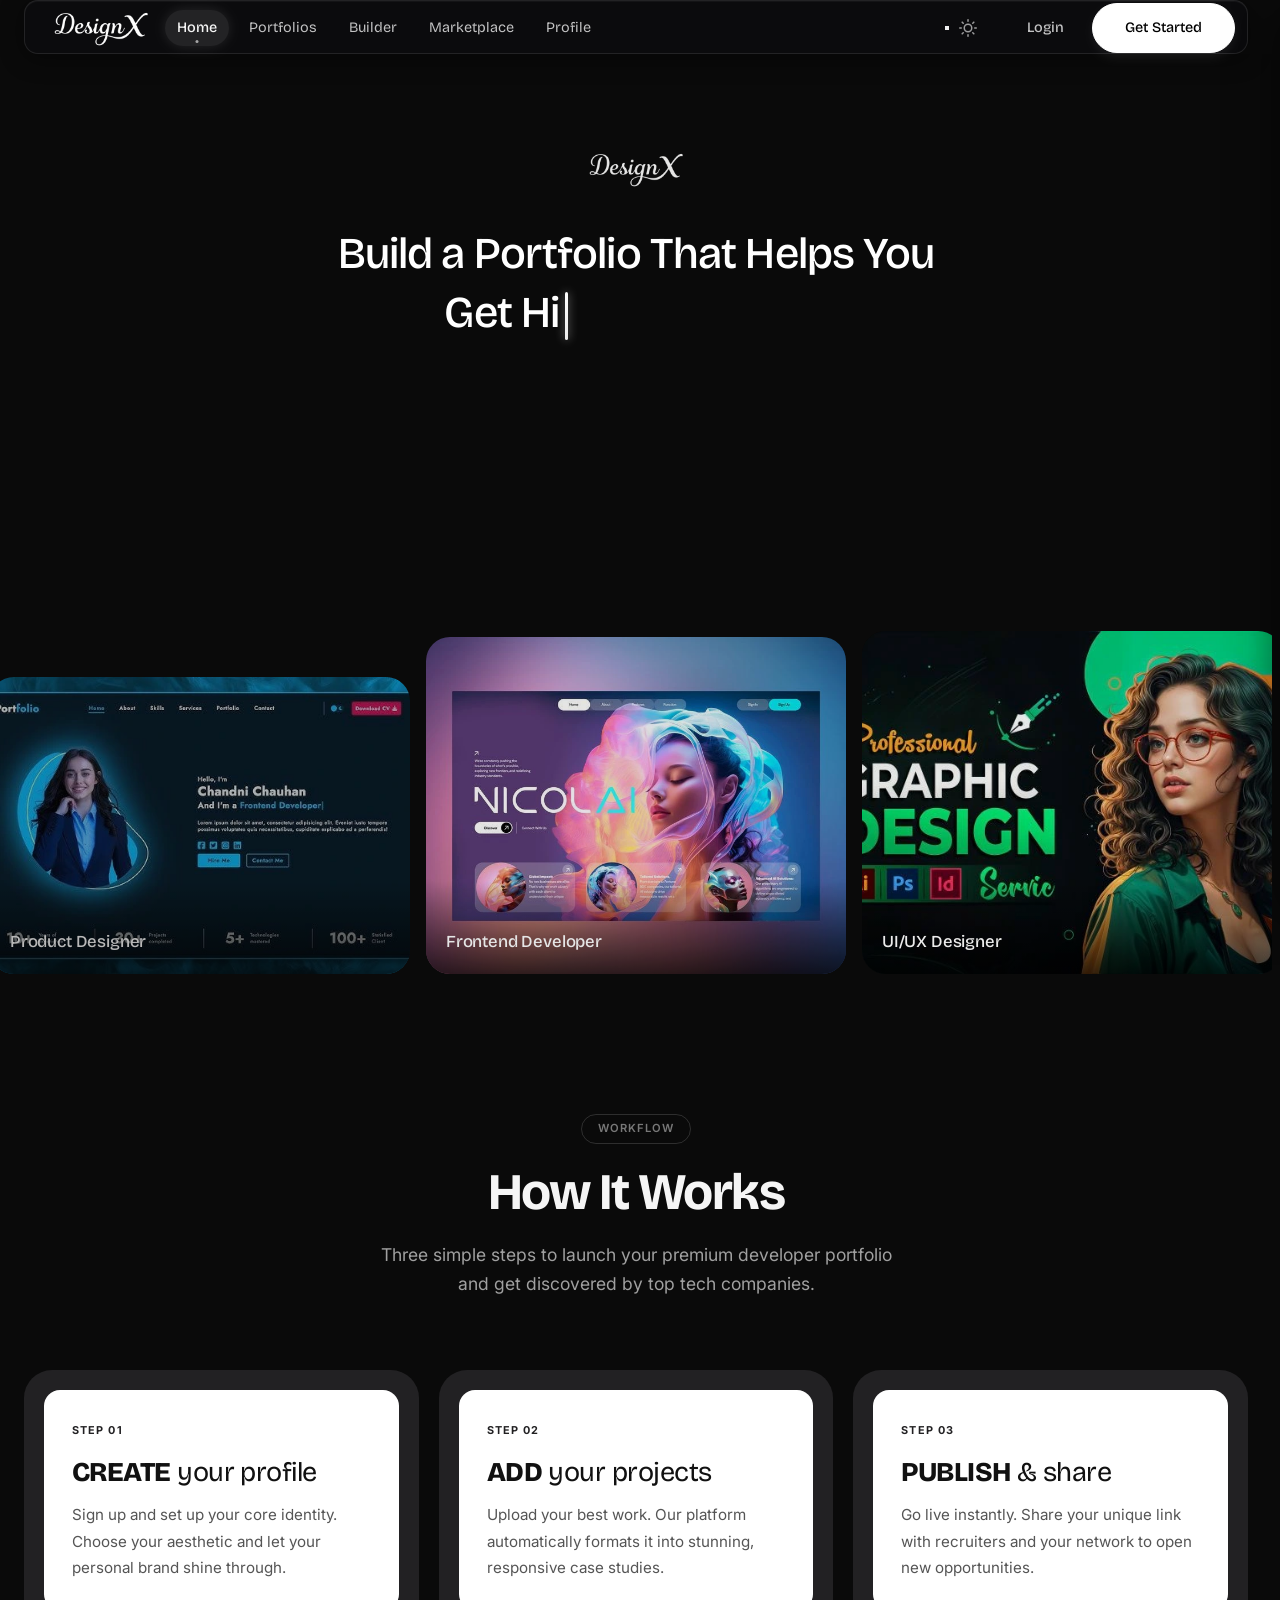
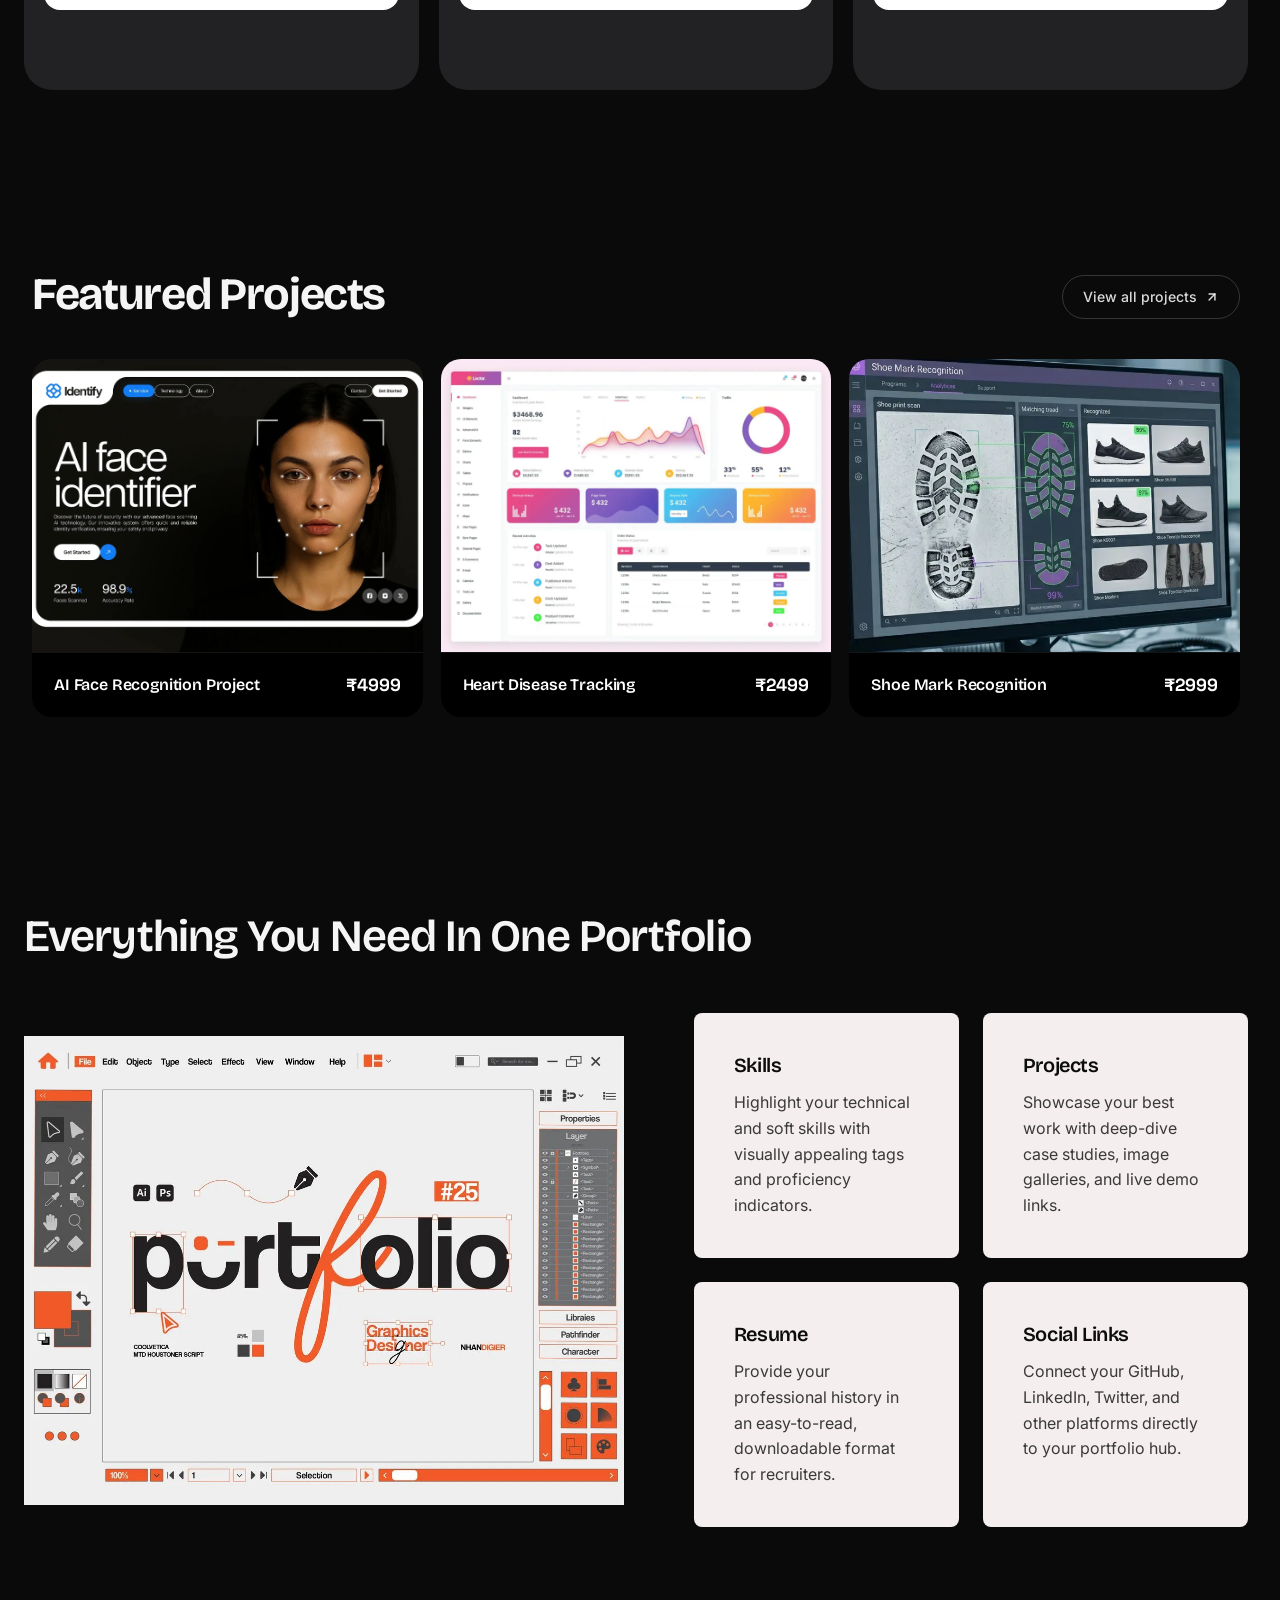
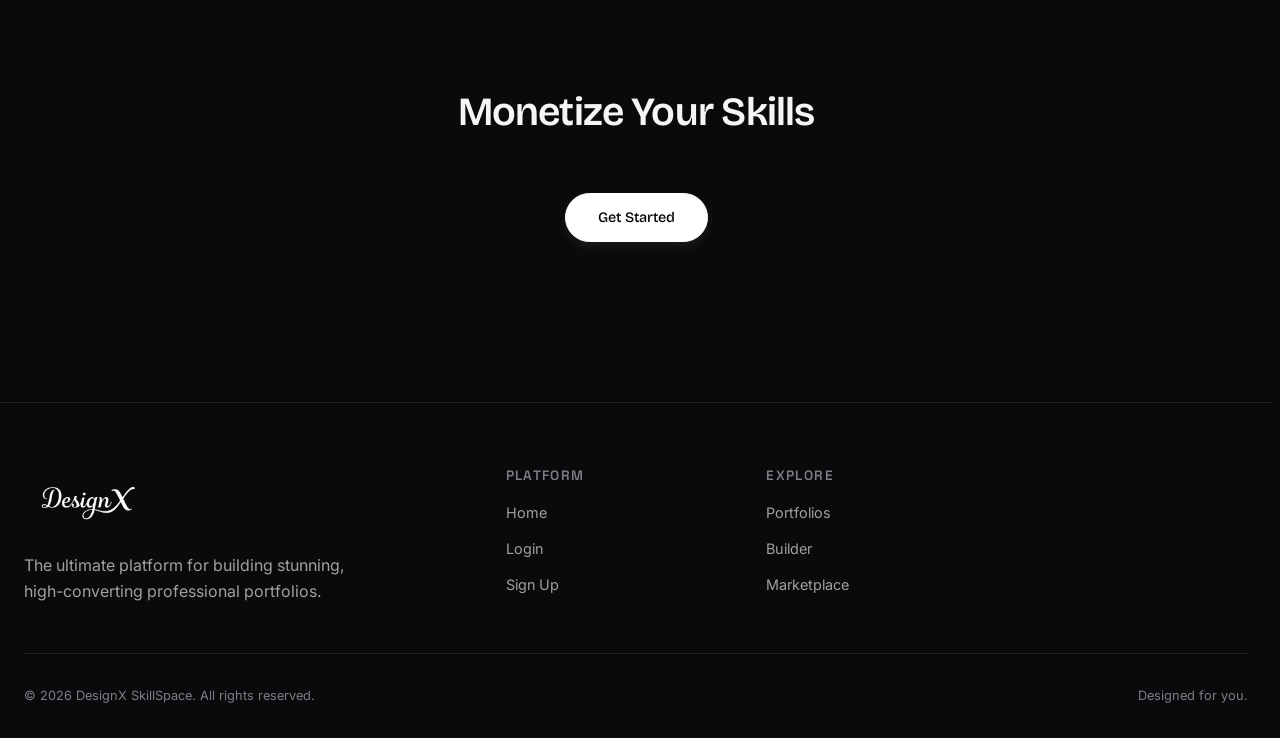
==== commit 6b6e2f7d: "touch up done" ====
--- a/index.html
+++ b/index.html
@@ -7,14 +7,15 @@
     <title>Designex</title>
     <meta name="description"
         content="A next-generation immersive marketplace where developers, designers, and 3D creators showcase and trade futuristic UI components, mockups, and templates.">
-    
-    <link rel="icon" href="data:image/svg+xml,<svg xmlns=%22http://www.w3.org/2000/svg%22 viewBox=%220 0 100 100%22><circle cx=%2250%22 cy=%2250%22 r=%2240%22 fill=%22%2300f2fe%22/></svg>">
+
+    <link rel="icon"
+        href="data:image/svg+xml,<svg xmlns=%22http://www.w3.org/2000/svg%22 viewBox=%220 0 100 100%22><circle cx=%2250%22 cy=%2250%22 r=%2240%22 fill=%22%2300f2fe%22/></svg>">
 
     <script>
         (function () {
             const t = localStorage.getItem('fpm_theme') || 'dark';
             document.documentElement.setAttribute('data-theme', t);
-            
+
             // Clean up the FOUC style once the DOM is safely constructed
             document.addEventListener('DOMContentLoaded', function () {
                 const f = document.getElementById('fouc-preload');
@@ -22,12 +23,19 @@
             });
         })();
     </script>
-    <style id="fouc-preload">*, *::before, *::after { transition: none !important; }</style>
+    <style id="fouc-preload">
+        *,
+        *::before,
+        *::after {
+            transition: none !important;
+        }
+    </style>
 
     <link rel="preconnect" href="https://fonts.googleapis.com">
     <link rel="preconnect" href="https://fonts.gstatic.com" crossorigin>
 
-    <link rel="stylesheet" href="https://fonts.googleapis.com/css2?family=Bricolage+Grotesque:opsz,wght@12..96,200..800&family=Inter:wght@300;400;500;600;700&display=swap">
+    <link rel="stylesheet"
+        href="https://fonts.googleapis.com/css2?family=Bricolage+Grotesque:opsz,wght@12..96,200..800&family=Inter:wght@300;400;500;600;700&display=swap">
 
     <!-- <link rel="stylesheet" href="css/variables.css"> -->
     <!-- <link rel="stylesheet" href="css/core.css"> -->
@@ -36,13 +44,14 @@
     <link rel="stylesheet" href="css/pages/home.css">
 
     <!-- <link rel="preload" as="style" href="css/particles.css" onload="this.onload=null;this.rel='stylesheet'"> -->
-    
+
     <link rel="stylesheet" href="css/mobile-responsive.css">
 
     <noscript>
         <!-- <link rel="stylesheet" href="css/particles.css"> -->
     </noscript>
 </head>
+
 <body>
 
     <div class="scroll-progress-container" id="scroll-tracker">
@@ -62,49 +71,38 @@
                     style="height:70px;width:auto" overrides the display size without CLS.
                     fetchpriority="high" + decoding="sync" → browser paints logo on first frame.
                 -->
-                <img src="logo_black.webp"
-                     alt="DesignX Logo"
-                     width="200" height="70"
-                     style="height:70px;width:auto;"
-                     class="nav-logo-img light-logo"
-                     fetchpriority="high"
-                     decoding="sync">
-                <img src="logo_white.webp"
-                     alt="DesignX Logo"
-                     width="200" height="70"
-                     style="height:70px;width:auto;"
-                     class="nav-logo-img dark-logo"
-                     fetchpriority="high"
-                     decoding="sync">
+                <img src="logo_black.webp" alt="DesignX Logo" width="200" height="70" style="height:70px;width:auto;"
+                    class="nav-logo-img light-logo" fetchpriority="high" decoding="sync">
+                <img src="logo_white.webp" alt="DesignX Logo" width="200" height="70" style="height:70px;width:auto;"
+                    class="nav-logo-img dark-logo" fetchpriority="high" decoding="sync">
             </a>
 
             <ul class="nav-menu">
-                <li><a href="index.html"      class="nav-link active">Home</a></li>
-                <li><a href="showcase.html"   class="nav-link">Portfolios</a></li>
-                <li><a href="portfolio.html"  class="nav-link">Builder</a></li>
-                <li><a href="marketplace.html"class="nav-link">Marketplace</a></li>
-                <li><a href="profile.html"    class="nav-link">Profile</a></li>
+                <li><a href="index.html" class="nav-link active">Home</a></li>
+                <li><a href="showcase.html" class="nav-link">Portfolios</a></li>
+                <li><a href="portfolio.html" class="nav-link">Builder</a></li>
+                <li><a href="marketplace.html" class="nav-link">Marketplace</a></li>
+                <li><a href="profile.html" class="nav-link">Profile</a></li>
             </ul>
 
             <div class="nav-actions">
                 <button class="nav-btn theme-toggle-btn" title="Toggle System Theme" aria-label="Toggle theme">
-                    <svg width="18" height="18" viewBox="0 0 24 24" fill="none"
-                         stroke="currentColor" stroke-width="2"
-                         stroke-linecap="round" stroke-linejoin="round" aria-hidden="true">
-                        <circle cx="12" cy="12" r="5"/>
-                        <line x1="12" y1="1"  x2="12" y2="3"/>
-                        <line x1="12" y1="21" x2="12" y2="23"/>
-                        <line x1="4.22"  y1="4.22"  x2="5.64"  y2="5.64"/>
-                        <line x1="18.36" y1="18.36" x2="19.78" y2="19.78"/>
-                        <line x1="1"  y1="12" x2="3"  y2="12"/>
-                        <line x1="21" y1="12" x2="23" y2="12"/>
-                        <line x1="4.22"  y1="19.78" x2="5.64"  y2="18.36"/>
-                        <line x1="18.36" y1="5.64"  x2="19.78" y2="4.22"/>
+                    <svg width="18" height="18" viewBox="0 0 24 24" fill="none" stroke="currentColor" stroke-width="2"
+                        stroke-linecap="round" stroke-linejoin="round" aria-hidden="true">
+                        <circle cx="12" cy="12" r="5" />
+                        <line x1="12" y1="1" x2="12" y2="3" />
+                        <line x1="12" y1="21" x2="12" y2="23" />
+                        <line x1="4.22" y1="4.22" x2="5.64" y2="5.64" />
+                        <line x1="18.36" y1="18.36" x2="19.78" y2="19.78" />
+                        <line x1="1" y1="12" x2="3" y2="12" />
+                        <line x1="21" y1="12" x2="23" y2="12" />
+                        <line x1="4.22" y1="19.78" x2="5.64" y2="18.36" />
+                        <line x1="18.36" y1="5.64" x2="19.78" y2="4.22" />
                     </svg>
                 </button>
-                <a href="login.html"   class="nav-link"       style="margin-left:12px;font-weight:500;">Login</a>
-                <a href="signup.html"  class="btn btn-hero-solid clickable"
-                   style="padding:10px 20px;font-size:.9rem;">Get Started</a>
+                <a href="login.html" class="nav-link" style="margin-left:12px;font-weight:500;">Login</a>
+                <a href="signup.html" class="btn btn-hero-solid clickable"
+                    style="padding:10px 20px;font-size:.9rem;">Get Started</a>
             </div>
         </div>
     </nav>
@@ -117,22 +115,10 @@
 
             <div class="container hero-centered">
                 <div class="hero-logo-badge">
-                    <img src="logo_black.webp"
-                         alt=""
-                         width="200" height="70"
-                         style="height:70px;width:auto;"
-                         class="hero-logo-img light-logo"
-                         fetchpriority="high"
-                         decoding="sync"
-                         aria-hidden="true">
-                    <img src="logo_white.webp"
-                         alt=""
-                         width="200" height="70"
-                         style="height:70px;width:auto;"
-                         class="hero-logo-img dark-logo"
-                         fetchpriority="high"
-                         decoding="sync"
-                         aria-hidden="true">
+                    <img src="logo_black.webp" alt="" width="200" height="70" style="height:70px;width:auto;"
+                        class="hero-logo-img light-logo" fetchpriority="high" decoding="sync" aria-hidden="true">
+                    <img src="logo_white.webp" alt="" width="200" height="70" style="height:70px;width:auto;"
+                        class="hero-logo-img dark-logo" fetchpriority="high" decoding="sync" aria-hidden="true">
                 </div>
 
                 <h1 class="hero-heading antigravity-hero" id="typewriter-hero">
@@ -140,7 +126,7 @@
                 </h1>
 
                 <div class="hero-actions fade-in-up-delay-3">
-                    <a href="signup.html"   class="btn btn-hero-solid clickable">Get Started</a>
+                    <a href="signup.html" class="btn btn-hero-solid clickable">Get Started</a>
                     <a href="showcase.html" class="btn btn-hero-outline clickable">View Demo</a>
                 </div>
             </div>
@@ -157,10 +143,8 @@
                         fetchpriority="high" + decoding="sync" matches the <link rel="preload"> in <head>.
                     -->
                     <div class="marquee-card">
-                        <img src="assets/infi1.webp" width="400" height="300"
-                             class="marquee-img"
-                             fetchpriority="high" decoding="sync"
-                             alt="Frontend Developer portfolio example">
+                        <img src="assets/infi1.webp" width="400" height="300" class="marquee-img" fetchpriority="high"
+                            decoding="sync" alt="Frontend Developer portfolio example">
                         <div class="marquee-overlay">
                             <div class="marquee-title">Frontend Developer</div>
                         </div>
@@ -168,50 +152,40 @@
 
                     <!-- Cards 2-6: lazy loaded, below-fold at page load -->
                     <div class="marquee-card">
-                        <img src="assets/infi2.webp"
-                             width="420" height="360"
-                             loading="lazy" decoding="async"
-                             alt="UI/UX Designer portfolio example">
+                        <img src="assets/infi2.webp" width="420" height="360" loading="lazy" decoding="async"
+                            alt="UI/UX Designer portfolio example">
                         <div class="marquee-overlay">
                             <div class="marquee-title">UI/UX Designer</div>
                         </div>
                     </div>
 
                     <div class="marquee-card">
-                        <img src="assets/infi3.webp"
-                             width="420" height="360"
-                             loading="lazy" decoding="async"
-                             alt="Student portfolio example">
+                        <img src="assets/infi3.webp" width="420" height="360" loading="lazy" decoding="async"
+                            alt="Student portfolio example">
                         <div class="marquee-overlay">
                             <div class="marquee-title">Student Portfolio</div>
                         </div>
                     </div>
 
                     <div class="marquee-card">
-                        <img src="assets/infi4.webp"
-                             width="420" height="360"
-                             loading="lazy" decoding="async"
-                             alt="Creative developer portfolio example">
+                        <img src="assets/infi4.webp" width="420" height="360" loading="lazy" decoding="async"
+                            alt="Creative developer portfolio example">
                         <div class="marquee-overlay">
                             <div class="marquee-title">Creative Developer</div>
                         </div>
                     </div>
 
                     <div class="marquee-card">
-                        <img src="assets/infi5.webp"
-                             width="420" height="360"
-                             loading="lazy" decoding="async"
-                             alt="Software engineer portfolio example">
+                        <img src="assets/infi5.webp" width="420" height="360" loading="lazy" decoding="async"
+                            alt="Software engineer portfolio example">
                         <div class="marquee-overlay">
                             <div class="marquee-title">Software Engineer</div>
                         </div>
                     </div>
 
                     <div class="marquee-card">
-                        <img src="assets/infi6.webp"
-                             width="420" height="360"
-                             loading="lazy" decoding="async"
-                             alt="Product designer portfolio example">
+                        <img src="assets/infi6.webp" width="420" height="360" loading="lazy" decoding="async"
+                            alt="Product designer portfolio example">
                         <div class="marquee-overlay">
                             <div class="marquee-title">Product Designer</div>
                         </div>
@@ -268,19 +242,18 @@
                     <h2 class="fp-heading">Featured Projects</h2>
                     <a href="marketplace.html" class="fp-view-all">
                         View all projects
-                        <svg width="14" height="14" viewBox="0 0 24 24" fill="none"
-                             stroke="currentColor" stroke-width="2.5"
-                             stroke-linecap="round" stroke-linejoin="round" aria-hidden="true">
-                            <line x1="7" y1="17" x2="17" y2="7"/>
-                            <polyline points="7 7 17 7 17 17"/>
+                        <svg width="14" height="14" viewBox="0 0 24 24" fill="none" stroke="currentColor"
+                            stroke-width="2.5" stroke-linecap="round" stroke-linejoin="round" aria-hidden="true">
+                            <line x1="7" y1="17" x2="17" y2="7" />
+                            <polyline points="7 7 17 7 17 17" />
                         </svg>
                     </a>
                 </div>
                 <div class="fp-grid">
                     <a href="marketplace.html" class="fp-card">
                         <div class="fp-img-wrap">
-                            <img src="assets/project1.webp" width="500" height="288" loading="lazy" alt="Face Recognition Dashboard UI mockup"
-                                class="fp-img">
+                            <img src="assets/project1.webp" width="500" height="288" loading="lazy"
+                                alt="Face Recognition Dashboard UI mockup" class="fp-img">
                             <span class="fp-cat">AI · Vision</span>
                         </div>
                         <div class="fp-footer">
@@ -290,8 +263,8 @@
                     </a>
                     <a href="marketplace.html" class="fp-card">
                         <div class="fp-img-wrap">
-                            <img src="assets/project2.webp" width="500" height="288" loading="lazy" alt="Health Monitoring System UI mockup"
-                                class="fp-img">
+                            <img src="assets/project2.webp" width="500" height="288" loading="lazy"
+                                alt="Health Monitoring System UI mockup" class="fp-img">
                             <span class="fp-cat">ML · Health</span>
                         </div>
                         <div class="fp-footer">
@@ -301,11 +274,8 @@
                     </a>
                     <a href="marketplace.html" class="fp-card">
                         <div class="fp-img-wrap">
-                            <img src="assets/project3.webp"
-                                 alt="Shoe Mark Recognition"
-                                 class="fp-img"
-                                 width="560" height="420"
-                                 loading="lazy" decoding="async">
+                            <img src="assets/project3.webp" alt="Shoe Mark Recognition" class="fp-img" width="560"
+                                height="420" loading="lazy" decoding="async">
                             <span class="fp-cat">Computer Vision</span>
                         </div>
                         <div class="fp-footer">
@@ -331,8 +301,8 @@
                             Replace 800/600 with your actual image dimensions.
                             Explicit w/h prevents CLS while lazy loads.
                         -->
-                        <img src="assets/right2.webp" width="600" height="400" loading="lazy" alt="Premium Platform Features UI Illustration"
-                            class="premium-img">
+                        <img src="assets/right2.webp" width="600" height="400" loading="lazy"
+                            alt="Premium Platform Features UI Illustration" class="premium-img">
                     </div>
                     <div class="features-side">
                         <div class="grid grid-2" style="gap:24px;">
@@ -367,7 +337,7 @@
             <div class="container hero-centered">
                 <h2 style="font-size:2.5rem;margin-bottom:24px;">Monetize Your Skills</h2>
                 <a href="marketplace.html" class="btn btn-hero-solid clickable"
-                   style="padding:16px 32px;font-size:1.1rem;">Get Started</a>
+                    style="padding:16px 32px;font-size:1.1rem;">Get Started</a>
             </div>
         </section>
 
@@ -378,8 +348,10 @@
                     <div class="footer-brand">
                         <a href="index.html" class="logo">
                             <!-- Footer logos: lazy is fine, they're well below fold -->
-                            <img src="logo_black.webp" alt="Logo" width="200" height="70" loading="lazy" style="height: 70px;" class="nav-logo-img light-logo">
-                            <img src="logo_white.webp" alt="Logo" width="200" height="70" loading="lazy" style="height: 70px;" class="nav-logo-img dark-logo">
+                            <img src="logo_black.webp" alt="Logo" width="200" height="70" loading="lazy"
+                                style="height: 70px;" class="nav-logo-img light-logo">
+                            <img src="logo_white.webp" alt="Logo" width="200" height="70" loading="lazy"
+                                style="height: 70px;" class="nav-logo-img dark-logo">
                         </a>
                         <p class="footer-desc">The ultimate platform for building stunning,
                             high-converting professional portfolios.</p>
@@ -387,17 +359,17 @@
                     <div>
                         <h3 class="footer-title">Platform</h3>
                         <ul class="footer-links">
-                            <li><a href="index.html"  class="footer-link">Home</a></li>
-                            <li><a href="login.html"  class="footer-link">Login</a></li>
+                            <li><a href="index.html" class="footer-link">Home</a></li>
+                            <li><a href="login.html" class="footer-link">Login</a></li>
                             <li><a href="signup.html" class="footer-link">Sign Up</a></li>
                         </ul>
                     </div>
                     <div>
-                        <h3 class="footer-title">Legal</h3>
+                        <h3 class="footer-title">Explore</h3>
                         <ul class="footer-links">
-                            <li><a href="#" class="footer-link">Privacy Policy</a></li>
-                            <li><a href="#" class="footer-link">Terms of Service</a></li>
-                            <li><a href="#" class="footer-link">Contact Us</a></li>
+                            <li><a href="showcase.html" class="footer-link">Portfolios</a></li>
+                            <li><a href="portfolio.html" class="footer-link">Builder</a></li>
+                            <li><a href="marketplace.html" class="footer-link">Marketplace</a></li>
                         </ul>
                     </div>
                 </div>
@@ -415,4 +387,5 @@
     <script type="module" src="js/index.js"></script>
 
 </body>
+
 </html>
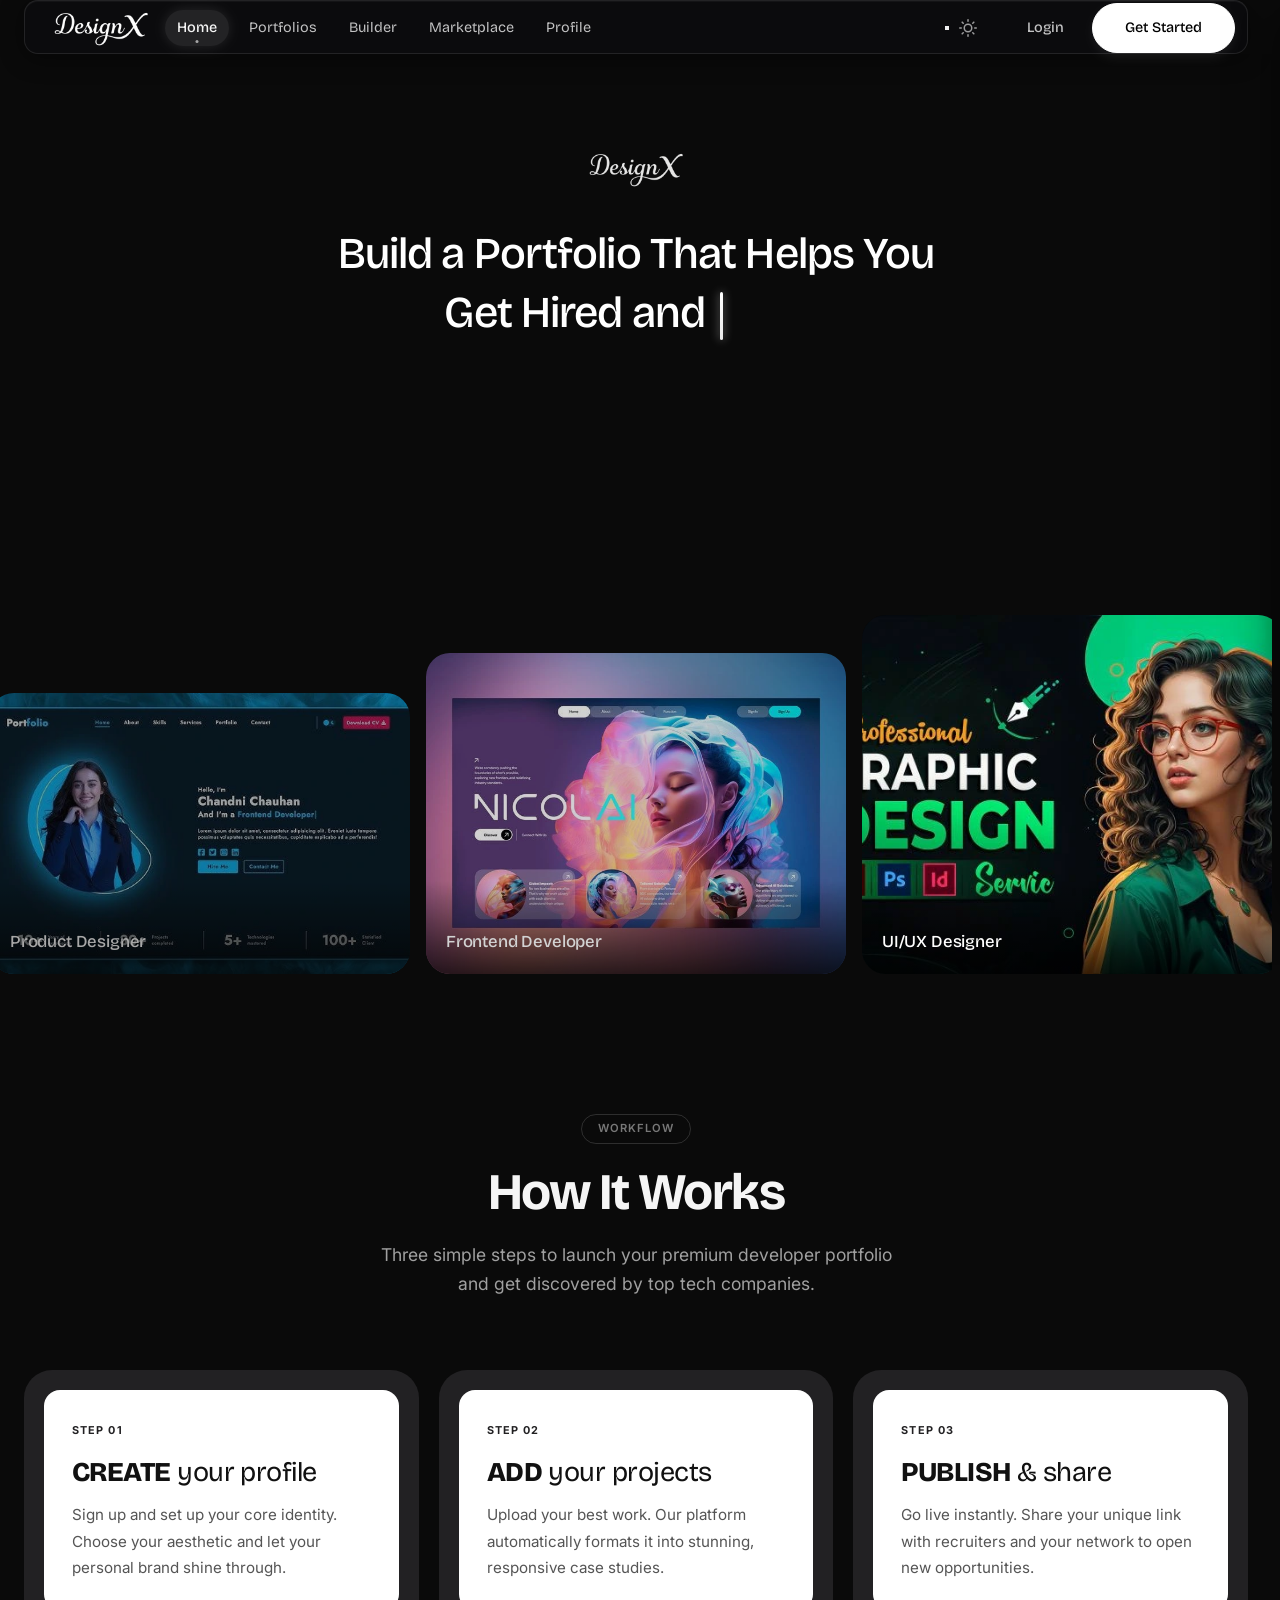
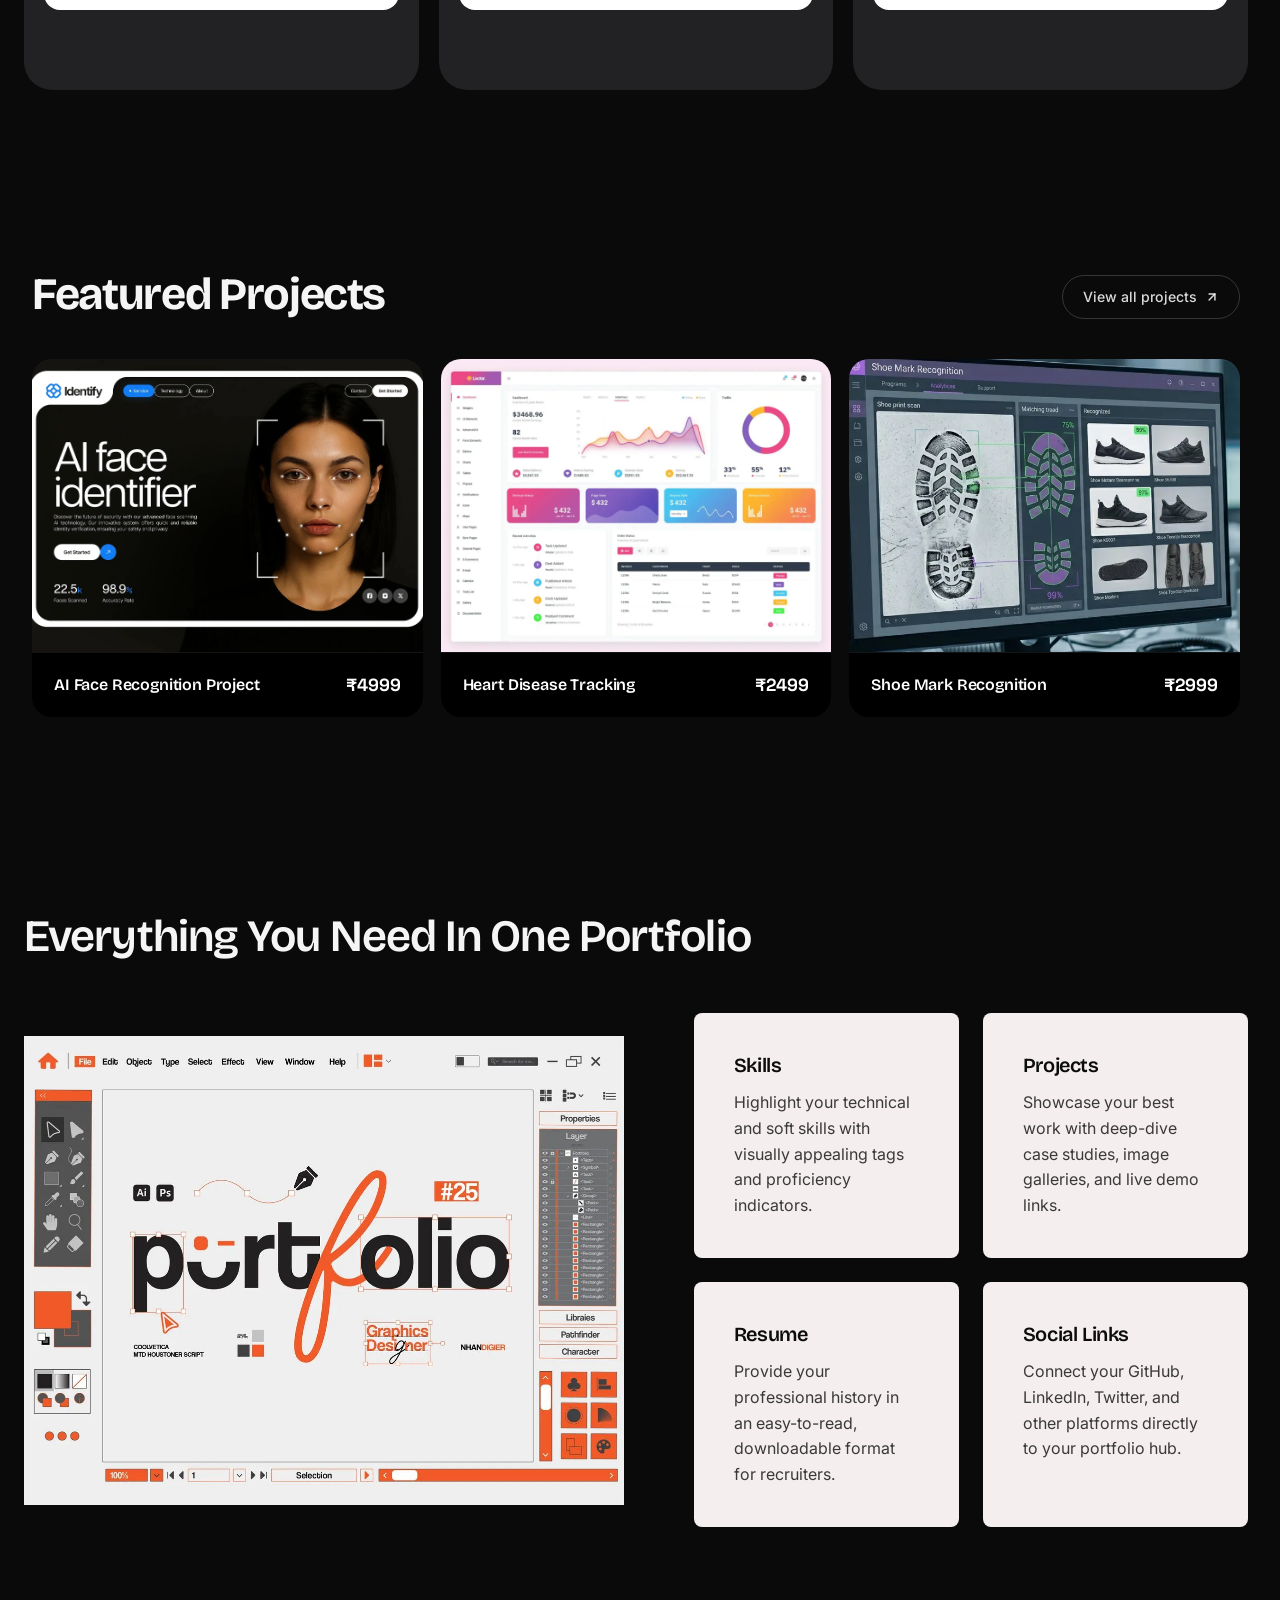
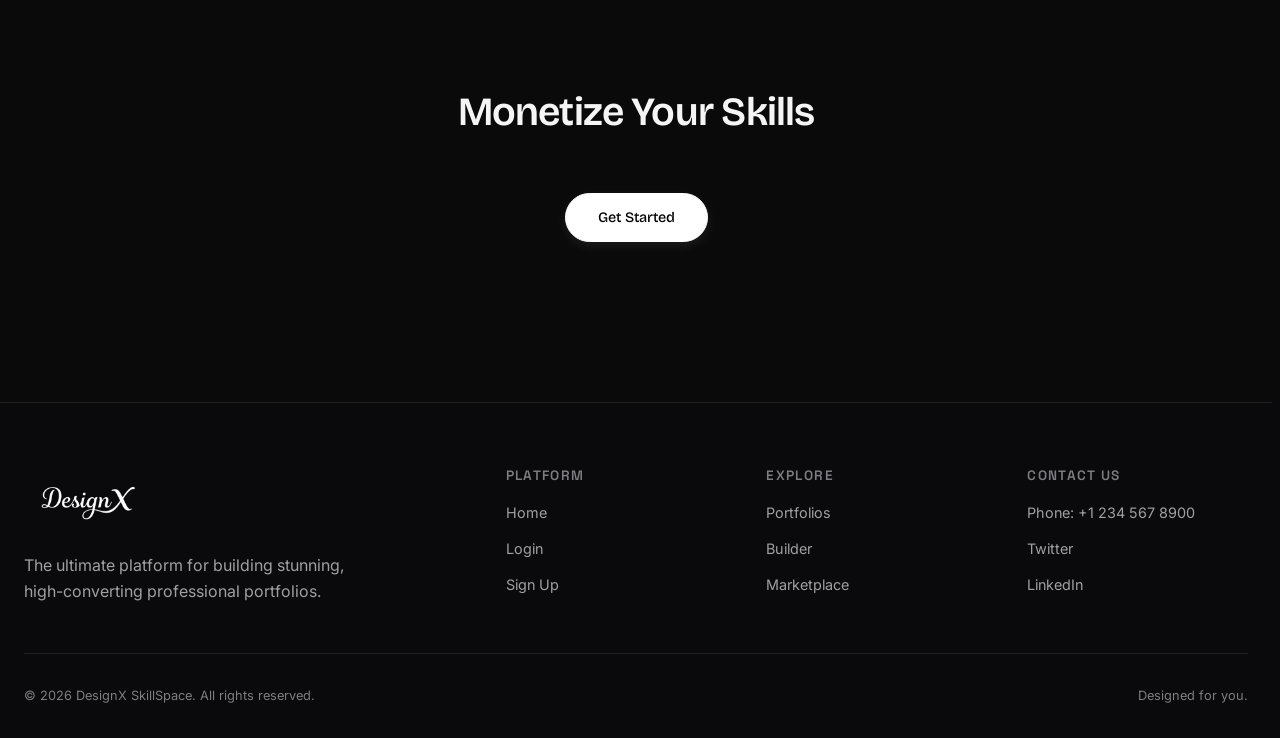
==== commit 9b97a810: "footer" ====
--- a/index.html
+++ b/index.html
@@ -372,6 +372,14 @@
                             <li><a href="marketplace.html" class="footer-link">Marketplace</a></li>
                         </ul>
                     </div>
+                    <div>
+                        <h3 class="footer-title">Contact Us</h3>
+                        <ul class="footer-links">
+                            <li><span class="footer-link">Phone: +1 234 567 8900</span></li>
+                            <li><a href="https://twitter.com/DesignX" class="footer-link">Twitter</a></li>
+                            <li><a href="https://linkedin.com/company/DesignX" class="footer-link">LinkedIn</a></li>
+                        </ul>
+                    </div>
                 </div>
                 <div class="footer-bottom">
                     <span>© 2026 DesignX SkillSpace. All rights reserved.</span>
